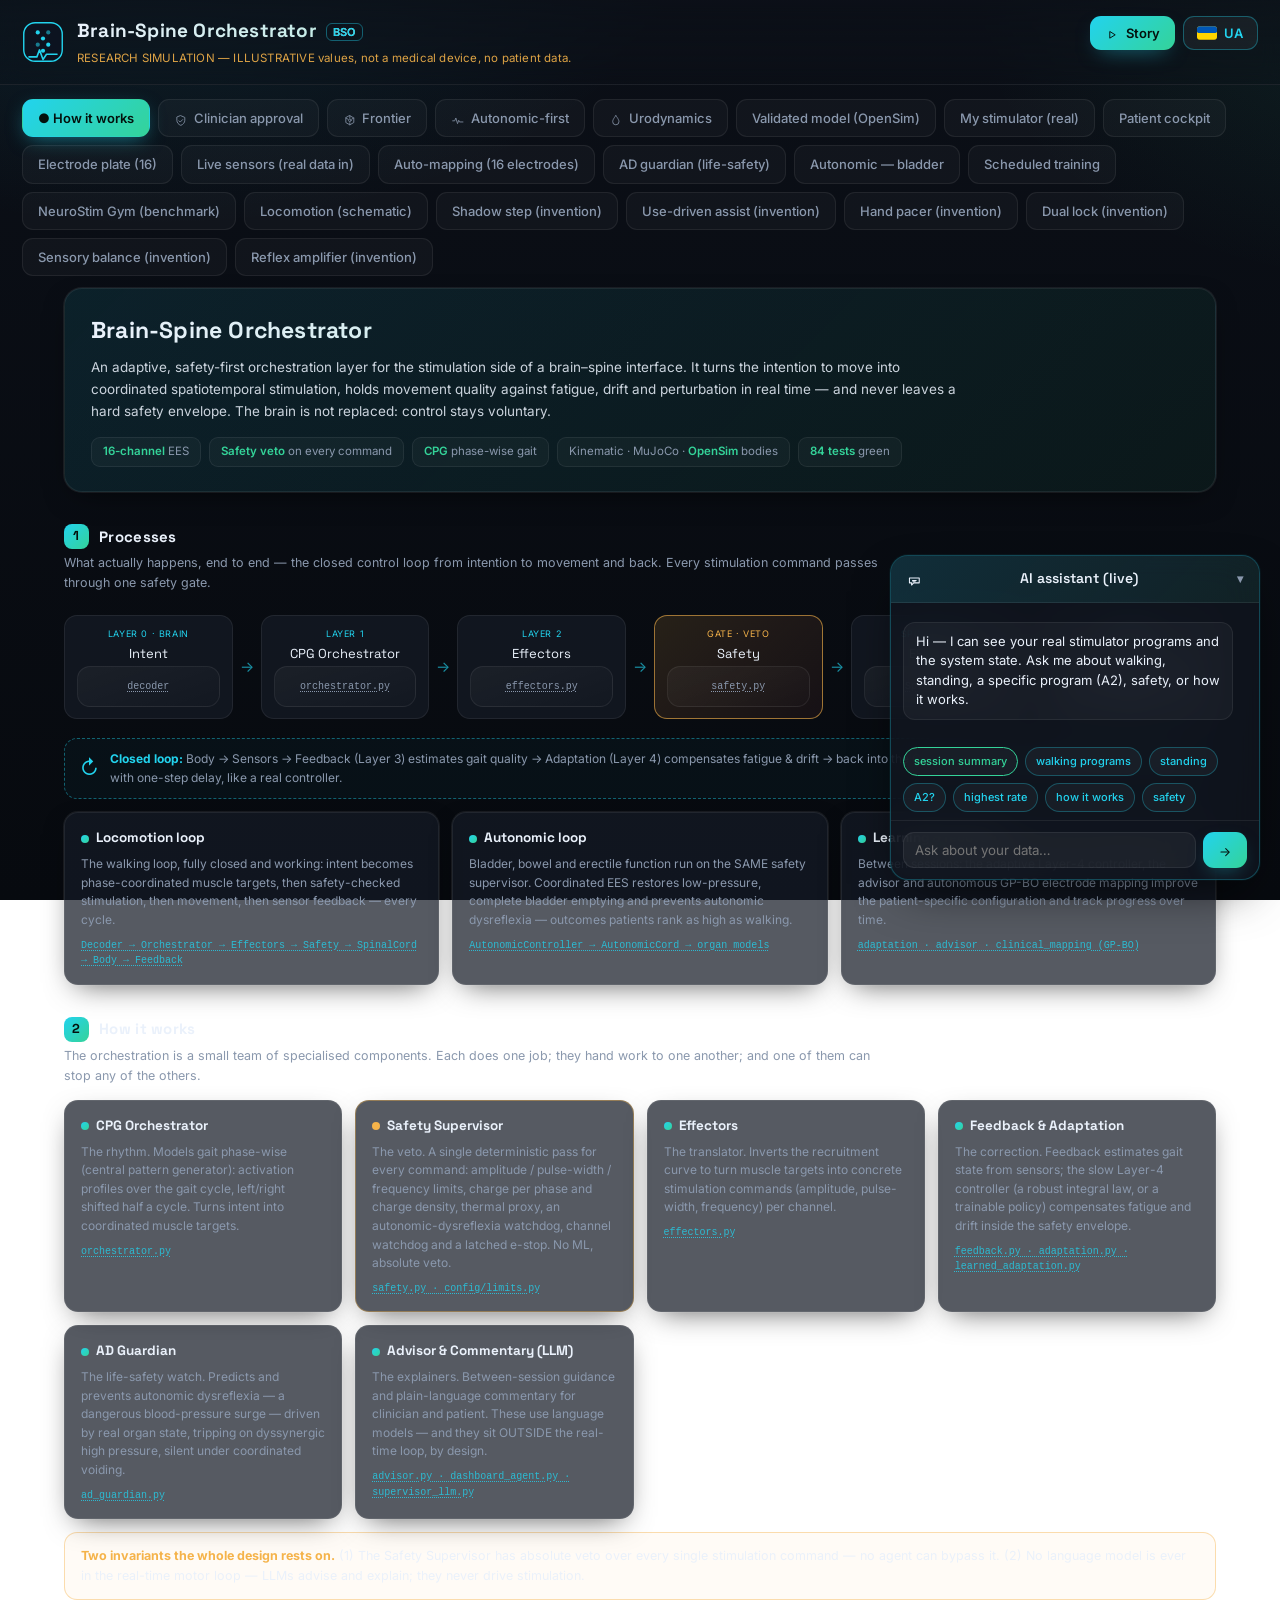
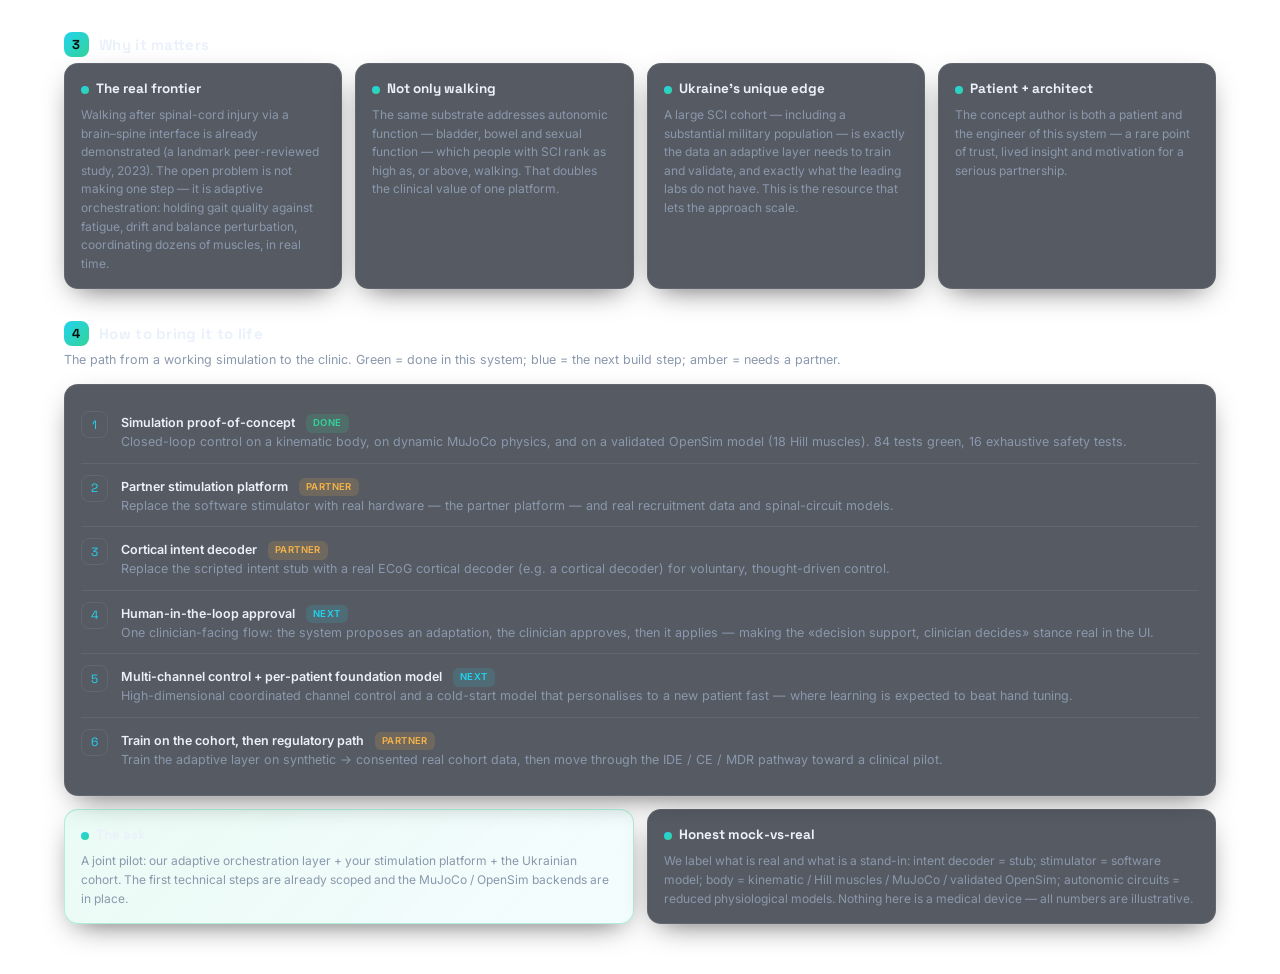
==== web/index.html @ 2fab8807 "Brain-Spine Orchestrator — adaptive stimulation-side orchestration layer (research simulator) Safety" ====
<!DOCTYPE html>
<html lang="uk">
<head>
<meta charset="utf-8">
<meta name="viewport" content="width=device-width, initial-scale=1">
<title>Brain-Spine Orchestrator</title>
<link rel="icon" type="image/svg+xml" href="data:image/svg+xml,%3Csvg%20xmlns%3D%22http%3A//www.w3.org/2000/svg%22%20viewBox%3D%220%200%2048%2048%22%3E%3Crect%20x%3D%222%22%20y%3D%222%22%20width%3D%2244%22%20height%3D%2244%22%20rx%3D%2213%22%20fill%3D%22%230c1320%22%20stroke%3D%22%2334d399%22%20stroke-width%3D%222%22/%3E%3Cg%20fill%3D%22%2334d399%22%3E%3Ccircle%20cx%3D%2218%22%20cy%3D%2213%22%20r%3D%222.6%22/%3E%3Ccircle%20cx%3D%2230%22%20cy%3D%2213%22%20r%3D%222.6%22/%3E%3Ccircle%20cx%3D%2224%22%20cy%3D%2220%22%20r%3D%222.6%22/%3E%3Ccircle%20cx%3D%2218%22%20cy%3D%2227%22%20r%3D%222.6%22/%3E%3Ccircle%20cx%3D%2230%22%20cy%3D%2227%22%20r%3D%222.6%22/%3E%3Ccircle%20cx%3D%2224%22%20cy%3D%2234%22%20r%3D%222.6%22/%3E%3C/g%3E%3Cpath%20d%3D%22M8%2041H17L20%2033L24%2044L28%2038H40%22%20stroke%3D%22%2334d399%22%20stroke-width%3D%222.2%22%20fill%3D%22none%22%20stroke-linejoin%3D%22round%22%20stroke-linecap%3D%22round%22/%3E%3C/svg%3E">
<script src="/vendor/three.min.js"></script>
<link rel="preconnect" href="https://fonts.googleapis.com">
<link rel="preconnect" href="https://fonts.gstatic.com" crossorigin>
<link href="https://fonts.googleapis.com/css2?family=Inter:wght@400;500;600;700&family=Space+Grotesk:wght@500;600;700&display=swap" rel="stylesheet">
<style>
  :root {
    --bg:#070a0f; --bg2:#0b0f17; --panel:rgba(22,27,38,.72); --panel-solid:#141925;
    --ink:#eaf1fb; --mut:#8a98ad; --line:rgba(255,255,255,.07);
    --acc:#34d399; --acc2:#22d3ee; --blue:#56b6ff; --red:#ff6b6b; --amber:#f5b34a; --violet:#b78cff;
    --grad:linear-gradient(135deg,#22d3ee,#34d399);
    --grad-b:linear-gradient(135deg,#56b6ff,#22d3ee);
    --glow:0 0 0 1px var(--line),0 10px 30px -12px rgba(0,0,0,.7);
  }
  * { box-sizing:border-box; }
  html,body { overflow-x:hidden; max-width:100%; }
  .wrap > *, .panel, .metrics, .pgrid { min-width:0; }  /* let grid columns shrink */
  .m, .pcard, .pgroup { min-width:0; }
  .m b, .m span, .legend, .pcard .pp, .pcard .pl, #planOut, #mapStatus { overflow-wrap:anywhere; }
  canvas { max-width:100%; }
  img,svg,video { max-width:100%; }
  body { margin:0; color:var(--ink); -webkit-font-smoothing:antialiased;
    font:14px/1.55 'Inter',-apple-system,Segoe UI,Roboto,sans-serif;
    background:
      radial-gradient(900px 500px at 12% -8%, rgba(34,211,238,.10), transparent 60%),
      radial-gradient(800px 520px at 110% 0%, rgba(52,211,153,.09), transparent 55%),
      linear-gradient(180deg,var(--bg2),var(--bg)); background-attachment:fixed; }
  h1 { font-family:'Space Grotesk',sans-serif; font-size:19px; margin:0; letter-spacing:.2px;
    background:linear-gradient(90deg,#eaf1fb,#9fe6d2); -webkit-background-clip:text;
    background-clip:text; -webkit-text-fill-color:transparent; }
  header { padding:16px 22px; display:flex; justify-content:space-between; align-items:flex-start;
    border-bottom:1px solid var(--line); backdrop-filter:blur(10px);
    background:linear-gradient(180deg,rgba(12,16,24,.7),rgba(12,16,24,.25)); position:sticky; top:0; z-index:40; }
  .banner { color:var(--amber); font-size:11.5px; margin-top:5px; letter-spacing:.2px; opacity:.9; }
  .tabs { display:flex; gap:8px; padding:14px 22px 0; flex-wrap:wrap; }
  .tab { padding:8px 15px; border-radius:11px; background:rgba(255,255,255,.03); color:var(--mut);
    cursor:pointer; border:1px solid var(--line); font-weight:500; font-size:13px;
    transition:all .18s ease; }
  .tab:hover { color:var(--ink); border-color:rgba(34,211,238,.35); transform:translateY(-1px); }
  .tab.active { color:#04110d; background:var(--grad); border-color:transparent; font-weight:600;
    box-shadow:0 6px 20px -6px rgba(34,211,238,.55); }
  .ic { width:1.05em; height:1.05em; display:inline-block; vertical-align:-.16em; flex:none; }
  .tab .ic { margin-right:6px; vertical-align:-.18em; opacity:.92; }
  button .ic, .fr-card .ic, .ap-card .ic { vertical-align:-.18em; }
  .wrap { display:grid; grid-template-columns:320px 1fr; gap:18px; padding:18px 22px; align-items:start; }
  .panel { background:var(--panel); border:1px solid var(--line); border-radius:16px; padding:18px;
    box-shadow:var(--glow); backdrop-filter:blur(14px); }
  label { display:block; margin:12px 0 5px; color:var(--mut); font-size:12px; font-weight:500; }
  input[type=range]{ width:100%; height:5px; border-radius:5px; -webkit-appearance:none; appearance:none;
    background:linear-gradient(90deg,var(--acc2),var(--acc)); outline:none; }
  input[type=range]::-webkit-slider-thumb{ -webkit-appearance:none; width:16px; height:16px;
    border-radius:50%; background:#fff; box-shadow:0 0 0 4px rgba(34,211,238,.25); cursor:pointer; }
  .row { display:flex; align-items:center; gap:8px; }
  .row label { margin:7px 0; }
  button { background:var(--grad); color:#04110d; border:none; padding:11px 16px; border-radius:11px;
    font-weight:600; cursor:pointer; width:100%; margin-top:14px; font-family:inherit; font-size:13.5px;
    transition:all .18s ease; box-shadow:0 8px 22px -10px rgba(34,211,238,.6); }
  button:hover { transform:translateY(-1px); box-shadow:0 12px 26px -10px rgba(34,211,238,.8); }
  button:active { transform:translateY(0); }
  button:disabled { opacity:.5; cursor:wait; transform:none; }
  select, input[type=checkbox]{ accent-color:var(--acc); }
  select { background:rgba(255,255,255,.04); color:var(--ink); border:1px solid var(--line);
    border-radius:10px; padding:9px; width:100%; font-family:inherit; }
  canvas { background:linear-gradient(180deg,#080b11,#0a0e15); border-radius:12px; display:block;
    width:100%; border:1px solid var(--line); }
  .metrics { display:grid; grid-template-columns:1fr 1fr; gap:10px; margin-top:14px; }
  .m { background:linear-gradient(160deg,rgba(255,255,255,.045),rgba(255,255,255,.01));
    border:1px solid var(--line); border-radius:13px; padding:12px; transition:transform .18s ease; }
  .m:hover { transform:translateY(-2px); border-color:rgba(34,211,238,.3); }
  .m b { display:block; font-size:22px; font-family:'Space Grotesk',sans-serif; font-weight:600;
    background:var(--grad-b); -webkit-background-clip:text; background-clip:text;
    -webkit-text-fill-color:transparent; line-height:1.2; }
  .m span { color:var(--mut); font-size:11px; }
  .hide { display:none; }
  .legend { font-size:12px; color:var(--mut); margin-top:8px; line-height:1.5; }
  /* program map */
  .pgrid { display:grid; grid-template-columns:repeat(3,1fr); gap:14px; }
  .pgroup h3 { margin:0 0 10px; font-family:'Space Grotesk',sans-serif; font-size:14px;
    background:var(--grad-b); -webkit-background-clip:text; background-clip:text;
    -webkit-text-fill-color:transparent; }
  .pcard { background:linear-gradient(160deg,rgba(255,255,255,.05),rgba(255,255,255,.015));
    border:1px solid var(--line); border-radius:12px; padding:10px 12px; margin-bottom:9px;
    border-left:3px solid var(--mut); transition:transform .15s ease; }
  .pcard:hover { transform:translateX(3px); }
  .pcard .pl { font-weight:600; font-size:13px; }
  .pcard .pp { color:var(--mut); font-size:11.5px; margin-top:3px; }
  .pcard .ps { color:#6e7e92; font-size:11px; margin-top:2px; }
  /* AI assistant dock */
  #asst { position:fixed; right:20px; bottom:20px; width:370px; max-width:92vw; z-index:50;
    background:rgba(16,21,31,.82); border:1px solid rgba(34,211,238,.28); border-radius:18px;
    box-shadow:0 20px 50px -16px rgba(0,0,0,.75),0 0 0 1px rgba(34,211,238,.06);
    backdrop-filter:blur(18px); display:flex; flex-direction:column; overflow:hidden; }
  #asstHead { padding:12px 16px; font-weight:600; cursor:pointer; display:flex;
    justify-content:space-between; align-items:center; border-bottom:1px solid var(--line);
    background:linear-gradient(135deg,rgba(34,211,238,.14),rgba(52,211,153,.07));
    font-family:'Space Grotesk',sans-serif; }
  #asstBody { display:flex; flex-direction:column; max-height:62vh; }
  #asstMsgs { padding:12px; overflow-y:auto; flex:1; font-size:13px; min-height:130px; }
  .amsg { margin:7px 0; padding:9px 12px; border-radius:12px; white-space:pre-wrap; line-height:1.5;
    animation:pop .2s ease; }
  @keyframes pop { from{opacity:0; transform:translateY(4px);} to{opacity:1; transform:none;} }
  .amsg.u { background:linear-gradient(135deg,rgba(86,182,255,.22),rgba(34,211,238,.12));
    border:1px solid rgba(86,182,255,.3); margin-left:24px; }
  .amsg.a { background:rgba(255,255,255,.04); border:1px solid var(--line); margin-right:14px; }
  .achips { display:flex; flex-wrap:wrap; gap:7px; padding:8px 12px; }
  .chip { background:rgba(255,255,255,.04); border:1px solid rgba(34,211,238,.3); color:var(--acc2);
    font-size:11px; padding:5px 10px; border-radius:16px; cursor:pointer; width:auto; margin:0;
    font-weight:500; transition:all .15s ease; }
  .chip:hover { background:rgba(34,211,238,.14); transform:translateY(-1px); }
  #asstInput { display:flex; gap:7px; padding:11px 12px; border-top:1px solid var(--line); }
  #asstQ { flex:1; background:rgba(255,255,255,.05); color:var(--ink); border:1px solid var(--line);
    border-radius:11px; padding:9px 11px; font-family:inherit; outline:none; }
  #asstQ:focus { border-color:rgba(34,211,238,.5); }
  #asstSend { width:auto; margin:0; padding:9px 15px; }
  #langBtn { width:auto; margin:0; }
  .collapsed #asstBody { display:none; }
  /* patient cockpit (remote mock) */
  #ckDevice { max-width:340px; margin:0 auto; background:linear-gradient(180deg,#0c1118,#0a0e15);
    border:1px solid var(--line); border-radius:26px; padding:16px; box-shadow:var(--glow); }
  .ckbar { display:flex; justify-content:space-between; font-size:12px; color:var(--mut); padding:0 4px 10px; }
  .cknow { background:linear-gradient(160deg,rgba(34,211,238,.14),rgba(52,211,153,.06));
    border:1px solid rgba(34,211,238,.3); border-radius:14px; padding:14px; text-align:center; }
  .cknow .g { font-family:'Space Grotesk',sans-serif; font-size:24px; font-weight:600;
    background:var(--grad-b); -webkit-background-clip:text; background-clip:text; -webkit-text-fill-color:transparent; }
  .ckbanks { display:flex; gap:6px; margin:12px 0 8px; }
  .ckbank { flex:1; text-align:center; padding:7px; border-radius:9px; cursor:pointer; font-weight:600;
    background:rgba(255,255,255,.04); border:1px solid var(--line); color:var(--mut); }
  .ckbank.on { background:var(--grad); color:#04110d; border-color:transparent; }
  .ckprog { display:flex; justify-content:space-between; align-items:center; padding:9px 11px; margin:5px 0;
    border-radius:10px; background:rgba(255,255,255,.03); border:1px solid var(--line); cursor:pointer; }
  .ckprog.on { border-color:rgba(34,211,238,.55); background:rgba(34,211,238,.10); }
  .ckprog small { color:var(--mut); }
  .ckamp { display:flex; align-items:center; gap:12px; justify-content:center; margin-top:8px; }
  .ckamp button { width:46px; height:46px; border-radius:50%; font-size:22px; margin:0; padding:0; }
  .ckoff { filter:grayscale(.8) brightness(.6); }
  #storyBar { display:flex; }
  #storyBar.hide { display:none; }   /* id+class beats inline-less flex; keeps it hidden until opened */
  p { line-height:1.6; }
  /* ---- responsive: tablet ---- */
  @media (max-width:980px){
    .wrap { grid-template-columns:1fr; gap:14px; padding:14px; }
    .tabs { flex-wrap:nowrap; overflow-x:auto; -webkit-overflow-scrolling:touch;
      padding:12px 14px 0; scrollbar-width:none; }
    .tabs::-webkit-scrollbar{ display:none; }
    .tab { white-space:nowrap; flex:0 0 auto; }
    #asst { width:340px; }
  }
  /* ---- responsive: phone ---- */
  @media (max-width:620px){
    header { padding:12px 14px; flex-wrap:wrap; gap:8px; }
    h1 { font-size:16px; }
    .banner { font-size:10.5px; }
    .pgrid { grid-template-columns:1fr; }
    .metrics { grid-template-columns:1fr 1fr; }
    .panel { padding:14px; border-radius:14px; }
    #asst { left:10px; right:10px; bottom:10px; width:auto; max-width:none; }
    #asstBody { max-height:48vh; }
    #asstMsgs { min-height:90px; }
    canvas, #plate3d, #osim3d { max-width:100% !important; }
    #langBtn { padding:6px 10px; font-size:12px; }
  }
  @media (max-width:620px){ #asst.start-collapsed #asstBody{ display:none; } }
</style>
</head>
<body>
<header style="display:flex;justify-content:space-between;align-items:flex-start">
  <div style="display:flex;gap:13px;align-items:center">
    <svg width="42" height="42" viewBox="0 0 48 48" fill="none" aria-label="BSO logo">
      <defs>
        <linearGradient id="lg" x1="0" y1="0" x2="48" y2="48">
          <stop offset="0" stop-color="#22d3ee"/><stop offset="1" stop-color="#34d399"/>
        </linearGradient>
      </defs>
      <rect x="2" y="2" width="44" height="44" rx="13" fill="#0c1320" stroke="url(#lg)" stroke-width="1.6"/>
      <!-- spine of contacts -->
      <circle cx="18" cy="13" r="2.4" fill="url(#lg)"/><circle cx="30" cy="13" r="2.4" fill="url(#lg)" opacity=".55"/>
      <circle cx="24" cy="20" r="2.4" fill="url(#lg)"/>
      <circle cx="18" cy="27" r="2.4" fill="url(#lg)" opacity=".55"/><circle cx="30" cy="27" r="2.4" fill="url(#lg)"/>
      <circle cx="24" cy="34" r="2.4" fill="url(#lg)"/>
      <!-- signal pulse -->
      <path d="M8 41 H17 L20 33 L24 44 L28 38 H40" stroke="url(#lg)" stroke-width="1.8"
        fill="none" stroke-linejoin="round" stroke-linecap="round"/>
    </svg>
    <div>
      <h1>Brain-Spine Orchestrator <span style="font-family:Inter;font-weight:600;font-size:11px;
        color:var(--acc2);border:1px solid rgba(34,211,238,.4);border-radius:6px;padding:1px 6px;
        -webkit-text-fill-color:var(--acc2);vertical-align:middle;margin-left:4px">BSO</span></h1>
      <div class="banner">RESEARCH SIMULATION — ILLUSTRATIVE values, not a medical device, no patient data.</div>
    </div>
  </div>
  <div style="display:flex;gap:8px">
    <button id="storyBtn" style="background:var(--grad);color:#04110d;padding:8px 15px;
      font-size:13px;width:auto;margin:0;display:inline-flex;align-items:center;justify-content:center;gap:7px"><span class="ic" data-ic="play"></span><span data-en="Story" data-ua="Історія">Story</span></button>
    <button id="langBtn" style="background:rgba(255,255,255,.05);color:var(--acc2);
      border:1px solid rgba(34,211,238,.35);padding:8px 13px;font-size:13px;box-shadow:none;width:auto;margin:0;display:inline-flex;align-items:center;justify-content:center;gap:7px;letter-spacing:.04em"><span id="langFlag" style="display:inline-flex"></span><span id="langCode">UA</span></button>
  </div>
</header>
<!-- STORY MODE bar -->
<div id="storyBar" class="hide" style="position:sticky;top:64px;z-index:39;margin:0 20px;
  background:rgba(16,21,31,.92);border:1px solid rgba(34,211,238,.4);border-radius:14px;
  padding:12px 16px;backdrop-filter:blur(12px);align-items:center;gap:14px;
  box-shadow:0 12px 30px -12px rgba(0,0,0,.7)">
  <div id="storyStep" style="font-family:'Space Grotesk';font-weight:600;color:var(--acc2);
    white-space:nowrap">1 / 6</div>
  <div id="storyText" style="flex:1;font-size:13.5px;line-height:1.5"></div>
  <button id="storyPrev" style="width:auto;margin:0;padding:7px 12px;background:rgba(255,255,255,.06);color:var(--ink);box-shadow:none">‹</button>
  <button id="storyNext" style="width:auto;margin:0;padding:7px 14px">Next ›</button>
  <button id="storyExit" style="width:auto;margin:0;padding:7px 12px;background:rgba(255,255,255,.06);color:var(--mut);box-shadow:none">✕</button>
</div>
<div class="tabs">
  <div class="tab active" data-tab="flow" data-en="● How it works" data-ua="● Як це працює">● How it works</div>
  <div class="tab" data-tab="approve"><span class="ic" data-ic="approval"></span><span data-en="Clinician approval" data-ua="Схвалення лікарем">Clinician approval</span></div>
  <div class="tab" data-tab="frontier"><span class="ic" data-ic="frontier"></span><span data-en="Frontier" data-ua="Фронтир">Frontier</span></div>
  <div class="tab" data-tab="autoclin"><span class="ic" data-ic="autonomic"></span><span data-en="Autonomic-first" data-ua="Автономіка-перший">Autonomic-first</span></div>
  <div class="tab" data-tab="urodyn"><span class="ic" data-ic="bladder"></span><span data-en="Urodynamics" data-ua="Уродинаміка">Urodynamics</span></div>
  <div class="tab" data-tab="osim">Validated model (OpenSim)</div>
  <div class="tab" data-tab="programs">My stimulator (real)</div>
  <div class="tab" data-tab="cockpit">Patient cockpit</div>
  <div class="tab" data-tab="plate">Electrode plate (16)</div>
  <div class="tab" data-tab="sensors">Live sensors (real data in)</div>
  <div class="tab" data-tab="map">Auto-mapping (16 electrodes)</div>
  <div class="tab" data-tab="guard">AD guardian (life-safety)</div>
  <div class="tab" data-tab="auto">Autonomic — bladder</div>
  <div class="tab" data-tab="autotrain">Scheduled training</div>
  <div class="tab" data-tab="gym">NeuroStim Gym (benchmark)</div>
  <div class="tab" data-tab="loco">Locomotion (schematic)</div>
  <div class="tab" data-tab="shadow"><span data-en="Shadow step (invention)" data-ua="Тіньовий крок (винахід)">Shadow step (invention)</span></div>
  <div class="tab" data-tab="usedriven"><span data-en="Use-driven assist (invention)" data-ua="Доза-від-зусилля (винахід)">Use-driven assist (invention)</span></div>
  <div class="tab" data-tab="handpacer"><span data-en="Hand pacer (invention)" data-ua="Hand-pacer (винахід)">Hand pacer (invention)</span></div>
  <div class="tab" data-tab="duallock"><span data-en="Dual lock (invention)" data-ua="Подвійний замок (винахід)">Dual lock (invention)</span></div>
  <div class="tab" data-tab="balance"><span data-en="Sensory balance (invention)" data-ua="Сенсорний баланс (винахід)">Sensory balance (invention)</span></div>
  <div class="tab" data-tab="reflex"><span data-en="Reflex amplifier (invention)" data-ua="Рефлекс-підсилювач (винахід)">Reflex amplifier (invention)</span></div>
</div>

<!-- HOW IT WORKS / ПРОЦЕСИ -->
<style>
#flow{padding:12px 24px 50px;max-width:1200px;margin:0 auto;animation:flIn .4s ease}
@keyframes flIn{from{opacity:0;transform:translateY(6px)}to{opacity:1;transform:none}}
#flow h2{font-family:'Space Grotesk',sans-serif;font-size:15px;letter-spacing:.3px;margin:32px 0 4px;color:var(--ink);display:flex;align-items:center;gap:10px}
#flow h2 .n{width:25px;height:25px;border-radius:8px;background:var(--grad);color:#04110d;font-size:13px;font-weight:700;display:grid;place-items:center;flex:none}
#flow .sub{color:var(--mut);font-size:12.5px;margin:0 0 14px;max-width:820px}
.fl-hero{background:linear-gradient(135deg,rgba(34,211,238,.10),rgba(52,211,153,.06));border:1px solid var(--line);border-radius:18px;padding:24px 26px;box-shadow:var(--glow)}
.fl-hero h1{font-family:'Space Grotesk',sans-serif;font-size:23px;margin:0 0 9px;background:linear-gradient(90deg,#eaf1fb,#9fe6d2);-webkit-background-clip:text;background-clip:text;-webkit-text-fill-color:transparent}
.fl-hero p{color:var(--ink);opacity:.86;font-size:13.5px;line-height:1.6;margin:0;max-width:880px}
.fl-badges{display:flex;flex-wrap:wrap;gap:8px;margin-top:15px}
.fl-badge{font-size:11.5px;padding:5px 11px;border-radius:9px;border:1px solid var(--line);background:rgba(255,255,255,.03);color:var(--mut)}
.fl-badge b{color:var(--acc);font-weight:600}
.fl-pipe{display:flex;flex-wrap:wrap;align-items:center;gap:7px;margin:6px 0 2px}
.fl-node{flex:1 1 128px;min-width:118px;background:var(--panel);border:1px solid var(--line);border-radius:13px;padding:11px 12px;text-align:center}
.fl-node .k{font-size:9px;letter-spacing:.6px;text-transform:uppercase;color:var(--acc2)}
.fl-node .t{font-family:'Space Grotesk',sans-serif;font-size:13px;color:var(--ink);margin:3px 0 2px}
.fl-node .m{font-size:10px;color:var(--mut);font-family:ui-monospace,monospace;word-break:break-all}
.fl-node.safety{border-color:rgba(245,179,74,.6);background:linear-gradient(135deg,rgba(245,179,74,.13),rgba(255,107,107,.06))}
.fl-node.safety .k{color:var(--amber)}
.fl-ar{flex:0 0 auto;color:var(--acc2);font-size:15px;opacity:.65}
.fl-loop{margin-top:11px;border:1px dashed rgba(34,211,238,.42);border-radius:13px;padding:11px 15px;display:flex;align-items:center;gap:11px;color:var(--mut);font-size:12px;line-height:1.55;background:rgba(34,211,238,.03)}
.fl-loop .ro{font-size:20px;color:var(--acc2);flex:none}
.fl-loop b{color:var(--acc2)}
.fl-grid{display:grid;grid-template-columns:repeat(auto-fit,minmax(252px,1fr));gap:13px;margin-top:6px}
.fl-card{background:var(--panel);border:1px solid var(--line);border-radius:14px;padding:15px 16px;box-shadow:var(--glow)}
.fl-card h3{font-family:'Space Grotesk',sans-serif;font-size:13.5px;margin:0 0 6px;color:var(--ink);display:flex;align-items:center;gap:7px}
.fl-card h3 .d{width:8px;height:8px;border-radius:50%;background:var(--grad);flex:none}
.fl-card p{color:var(--mut);font-size:12px;line-height:1.55;margin:0}
.fl-card .mod{font-family:ui-monospace,monospace;font-size:10px;color:var(--acc2);margin-top:8px;display:block;opacity:.8;word-break:break-word}
.fl-invariant{margin-top:13px;border:1px solid rgba(245,179,74,.42);border-radius:13px;padding:13px 16px;background:rgba(245,179,74,.05);color:var(--ink);font-size:12.5px;line-height:1.6}
.fl-invariant b{color:var(--amber)}
.fl-step{display:flex;gap:13px;align-items:flex-start;padding:11px 0;border-top:1px solid var(--line)}
.fl-step:first-child{border-top:none}
.fl-step .s{flex:none;width:27px;height:27px;border-radius:8px;border:1px solid var(--line);display:grid;place-items:center;font-family:'Space Grotesk',sans-serif;font-size:12px;color:var(--acc2)}
.fl-step .b{color:var(--mut);font-size:12.5px;line-height:1.5;padding-top:3px}
.fl-step .b b{color:var(--ink);font-weight:600}
.fl-tag{display:inline-block;font-size:9.5px;font-weight:600;padding:2px 7px;border-radius:6px;margin-left:7px;vertical-align:1px;letter-spacing:.4px}
.fl-tag.have{background:rgba(52,211,153,.15);color:var(--acc)}
.fl-tag.next{background:rgba(34,211,238,.14);color:var(--acc2)}
.fl-tag.need{background:rgba(245,179,74,.15);color:var(--amber)}
</style>
<section id="flow">
  <div class="fl-hero">
    <h1>Brain-Spine Orchestrator</h1>
    <p data-en="An adaptive, safety-first orchestration layer for the stimulation side of a brain–spine interface. It turns the intention to move into coordinated spatiotemporal stimulation, holds movement quality against fatigue, drift and perturbation in real time — and never leaves a hard safety envelope. The brain is not replaced: control stays voluntary."
       data-ua="Адаптивний, безпеко-орієнтований оркестраційний шар для стимуляційної сторони нейроінтерфейсу «мозок–спинний мозок». Перетворює намір руху на скоординовану просторово-часову стимуляцію, тримає якість руху проти втоми, дрейфу й збурень у реальному часі — і ніколи не виходить за жорсткі межі безпеки. Мозок не замінюється: контроль лишається волевим.">An adaptive, safety-first orchestration layer for the stimulation side of a brain–spine interface. It turns the intention to move into coordinated spatiotemporal stimulation, holds movement quality against fatigue, drift and perturbation in real time — and never leaves a hard safety envelope. The brain is not replaced: control stays voluntary.</p>
    <div class="fl-badges">
      <span class="fl-badge" data-en="<b>16-channel</b> EES" data-ua="<b>16-канальна</b> EES"><b>16-channel</b> EES</span>
      <span class="fl-badge" data-en="<b>Safety veto</b> on every command" data-ua="<b>Вето безпеки</b> на кожну команду"><b>Safety veto</b> on every command</span>
      <span class="fl-badge" data-en="<b>CPG</b> phase-wise gait" data-ua="<b>CPG</b> — фазова хода"><b>CPG</b> phase-wise gait</span>
      <span class="fl-badge" data-en="Kinematic · MuJoCo · <b>OpenSim</b> bodies" data-ua="Тіла: кінематика · MuJoCo · <b>OpenSim</b>">Kinematic · MuJoCo · <b>OpenSim</b> bodies</span>
      <span class="fl-badge" data-en="<b>84 tests</b> green" data-ua="<b>84 тести</b> зелені"><b>84 tests</b> green</span>
    </div>
  </div>

  <!-- 1. PROCESSES -->
  <h2><span class="n">1</span><span data-en="Processes" data-ua="Процеси">Processes</span></h2>
  <p class="sub" data-en="What actually happens, end to end — the closed control loop from intention to movement and back. Every stimulation command passes through one safety gate."
     data-ua="Що насправді відбувається, від початку до кінця — замкнутий контур керування від наміру до руху й назад. Кожна команда стимуляції проходить через одні ворота безпеки.">What actually happens, end to end — the closed control loop from intention to movement and back. Every stimulation command passes through one safety gate.</p>
  <div class="fl-pipe">
    <div class="fl-node"><div class="k" data-en="Layer 0 · brain" data-ua="Шар 0 · мозок">Layer 0 · brain</div><div class="t" data-en="Intent" data-ua="Намір">Intent</div><div class="m">decoder</div></div>
    <span class="fl-ar">→</span>
    <div class="fl-node"><div class="k" data-en="Layer 1" data-ua="Шар 1">Layer 1</div><div class="t" data-en="CPG Orchestrator" data-ua="CPG-оркестратор">CPG Orchestrator</div><div class="m">orchestrator.py</div></div>
    <span class="fl-ar">→</span>
    <div class="fl-node"><div class="k" data-en="Layer 2" data-ua="Шар 2">Layer 2</div><div class="t" data-en="Effectors" data-ua="Ефектори">Effectors</div><div class="m">effectors.py</div></div>
    <span class="fl-ar">→</span>
    <div class="fl-node safety"><div class="k" data-en="Gate · veto" data-ua="Ворота · вето">Gate · veto</div><div class="t" data-en="Safety" data-ua="Безпека">Safety</div><div class="m">safety.py</div></div>
    <span class="fl-ar">→</span>
    <div class="fl-node"><div class="k" data-en="Spinal cord" data-ua="Спинний мозок">Spinal cord</div><div class="t" data-en="EES stim" data-ua="EES-стим">EES stim</div><div class="m">SpinalCord</div></div>
    <span class="fl-ar">→</span>
    <div class="fl-node"><div class="k" data-en="Plant" data-ua="Об’єкт">Plant</div><div class="t" data-en="Body" data-ua="Тіло">Body</div><div class="m">kinematic·MuJoCo·OpenSim</div></div>
  </div>
  <div class="fl-loop"><span class="ro">↻</span>
    <span data-en="<b>Closed loop:</b> Body → Sensors → Feedback (Layer 3) estimates gait quality → Adaptation (Layer 4) compensates fatigue &amp; drift → back into the Orchestrator on the next tick. Feedback returns with one-step delay, like a real controller."
          data-ua="<b>Замкнутий контур:</b> Тіло → Сенсори → Зворотний зв’язок (Шар 3) оцінює якість ходи → Адаптація (Шар 4) компенсує втому й дрейф → назад в Оркестратор наступного тіку. Зворотний звʼязок приходить із затримкою в один крок, як у реального контролера."><b>Closed loop:</b> Body → Sensors → Feedback (Layer 3) estimates gait quality → Adaptation (Layer 4) compensates fatigue &amp; drift → back into the Orchestrator on the next tick. Feedback returns with one-step delay, like a real controller.</span>
  </div>
  <div class="fl-grid" style="margin-top:13px">
    <div class="fl-card"><h3><span class="d"></span><span data-en="Locomotion loop" data-ua="Контур локомоції">Locomotion loop</span></h3>
      <p data-en="The walking loop, fully closed and working: intent becomes phase-coordinated muscle targets, then safety-checked stimulation, then movement, then sensor feedback — every cycle." data-ua="Контур ходи — повністю замкнутий і робочий: намір стає фазово-скоординованими цілями мʼязів, далі — перевірена безпекою стимуляція, далі рух, далі сенсорний зворотний звʼязок — щоцикл.">The walking loop, fully closed and working: intent becomes phase-coordinated muscle targets, then safety-checked stimulation, then movement, then sensor feedback — every cycle.</p>
      <span class="mod">Decoder → Orchestrator → Effectors → Safety → SpinalCord → Body → Feedback</span></div>
    <div class="fl-card"><h3><span class="d"></span><span data-en="Autonomic loop" data-ua="Автономний контур">Autonomic loop</span></h3>
      <p data-en="Bladder, bowel and erectile function run on the SAME safety supervisor. Coordinated EES restores low-pressure, complete bladder emptying and prevents autonomic dysreflexia — outcomes patients rank as high as walking." data-ua="Сечовий міхур, кишківник і еректильна функція працюють на ТОМУ Ж safety-супервізорі. Скоординована EES відновлює спорожнення міхура за низького тиску й запобігає автономній дисрефлексії — результати, які пацієнти цінують не нижче за ходьбу.">Bladder, bowel and erectile function run on the SAME safety supervisor. Coordinated EES restores low-pressure, complete bladder emptying and prevents autonomic dysreflexia — outcomes patients rank as high as walking.</p>
      <span class="mod">AutonomicController → AutonomicCord → organ models</span></div>
    <div class="fl-card"><h3><span class="d"></span><span data-en="Learning &amp; recovery" data-ua="Навчання й відновлення">Learning &amp; recovery</span></h3>
      <p data-en="Between sessions: the adaptive Layer-4 controller, the advisor and autonomous GP-BO electrode mapping improve the patient-specific configuration and track progress over time." data-ua="Між сесіями: адаптивний контролер Шару 4, радник (advisor) і автономне GP-BO мапування електродів покращують індивідуальну конфігурацію й відстежують прогрес у часі.">Between sessions: the adaptive Layer-4 controller, the advisor and autonomous GP-BO electrode mapping improve the patient-specific configuration and track progress over time.</p>
      <span class="mod">adaptation · advisor · clinical_mapping (GP-BO)</span></div>
  </div>

  <div id="unifiedProof" data-src="src/bso/unified.py" style="margin-top:13px;border:1px solid rgba(52,211,153,.4);background:rgba(52,211,153,.06);border-radius:13px;padding:13px 16px;font-size:12.5px;color:var(--mut)">
    <span data-en="Verifying unified substrate…" data-ua="Перевіряю єдиний субстрат…">Verifying unified substrate…</span>
  </div>

  <!-- 2. HOW IT WORKS -->
  <h2><span class="n">2</span><span data-en="How it works" data-ua="Як це працює">How it works</span></h2>
  <p class="sub" data-en="The orchestration is a small team of specialised components. Each does one job; they hand work to one another; and one of them can stop any of the others."
     data-ua="Оркестрація — це невелика команда спеціалізованих компонентів. Кожен робить одну справу; вони передають роботу одне одному; і один з них може зупинити будь-кого з решти.">The orchestration is a small team of specialised components. Each does one job; they hand work to one another; and one of them can stop any of the others.</p>
  <div class="fl-grid">
    <div class="fl-card"><h3><span class="d"></span><span data-en="CPG Orchestrator" data-ua="CPG-оркестратор">CPG Orchestrator</span></h3>
      <p data-en="The rhythm. Models gait phase-wise (central pattern generator): activation profiles over the gait cycle, left/right shifted half a cycle. Turns intent into coordinated muscle targets." data-ua="Ритм. Моделює ходу фазово (генератор патернів, CPG): профілі активації над циклом ходи, ліво/право зсунуті на пів-цикла. Перетворює намір на скоординовані цілі мʼязів.">The rhythm. Models gait phase-wise (central pattern generator): activation profiles over the gait cycle, left/right shifted half a cycle. Turns intent into coordinated muscle targets.</p>
      <span class="mod">orchestrator.py</span></div>
    <div class="fl-card" style="border-color:rgba(245,179,74,.4)"><h3><span class="d" style="background:var(--amber)"></span><span data-en="Safety Supervisor" data-ua="Супервізор безпеки">Safety Supervisor</span></h3>
      <p data-en="The veto. A single deterministic pass for every command: amplitude / pulse-width / frequency limits, charge per phase and charge density, thermal proxy, an autonomic-dysreflexia watchdog, channel watchdog and a latched e-stop. No ML, absolute veto." data-ua="Вето. Єдиний детермінований прохід для кожної команди: межі амплітуди / ширини імпульсу / частоти, заряд на фазу і щільність заряду, тепловий проксі, вартовий автономної дисрефлексії, вартовий каналу і аварійна зупинка (e-stop) із засувкою. Без машинного навчання, абсолютне вето.">The veto. A single deterministic pass for every command: amplitude / pulse-width / frequency limits, charge per phase and charge density, thermal proxy, an autonomic-dysreflexia watchdog, channel watchdog and a latched e-stop. No ML, absolute veto.</p>
      <span class="mod">safety.py · config/limits.py</span></div>
    <div class="fl-card"><h3><span class="d"></span><span data-en="Effectors" data-ua="Ефектори">Effectors</span></h3>
      <p data-en="The translator. Inverts the recruitment curve to turn muscle targets into concrete stimulation commands (amplitude, pulse-width, frequency) per channel." data-ua="Перекладач. Інвертує криву рекрутингу, щоб перетворити цілі мʼязів на конкретні команди стимуляції (амплітуда, ширина імпульсу, частота) на кожен канал.">The translator. Inverts the recruitment curve to turn muscle targets into concrete stimulation commands (amplitude, pulse-width, frequency) per channel.</p>
      <span class="mod">effectors.py</span></div>
    <div class="fl-card"><h3><span class="d"></span><span data-en="Feedback &amp; Adaptation" data-ua="Зворотний зв’язок і адаптація">Feedback &amp; Adaptation</span></h3>
      <p data-en="The correction. Feedback estimates gait state from sensors; the slow Layer-4 controller (a robust integral law, or a trainable policy) compensates fatigue and drift inside the safety envelope." data-ua="Корекція. Зворотний зв’язок оцінює стан ходи із сенсорів; повільний контролер Шару 4 (надійний інтегральний закон або научувана політика) компенсує втому й дрейф у межах безпеки.">The correction. Feedback estimates gait state from sensors; the slow Layer-4 controller (a robust integral law, or a trainable policy) compensates fatigue and drift inside the safety envelope.</p>
      <span class="mod">feedback.py · adaptation.py · learned_adaptation.py</span></div>
    <div class="fl-card"><h3><span class="d"></span><span data-en="AD Guardian" data-ua="Вартовий АД">AD Guardian</span></h3>
      <p data-en="The life-safety watch. Predicts and prevents autonomic dysreflexia — a dangerous blood-pressure surge — driven by real organ state, tripping on dyssynergic high pressure, silent under coordinated voiding." data-ua="Сторож життєвої безпеки. Передбачає й запобігає автономній дисрефлексії — небезпечному стрибку тиску — на основі реального стану органів: спрацьовує на дисинергічному високому тиску, мовчить за скоординованого спорожнення.">The life-safety watch. Predicts and prevents autonomic dysreflexia — a dangerous blood-pressure surge — driven by real organ state, tripping on dyssynergic high pressure, silent under coordinated voiding.</p>
      <span class="mod">ad_guardian.py</span></div>
    <div class="fl-card"><h3><span class="d"></span><span data-en="Advisor &amp; Commentary (LLM)" data-ua="Радник і пояснення (LLM)">Advisor &amp; Commentary (LLM)</span></h3>
      <p data-en="The explainers. Between-session guidance and plain-language commentary for clinician and patient. These use language models — and they sit OUTSIDE the real-time loop, by design." data-ua="Пояснювачі. Поради між сесіями і коментар простою мовою для клініциста й пацієнта. Вони використовують мовні моделі — і стоять ПОЗА контуром реального часу, за задумом.">The explainers. Between-session guidance and plain-language commentary for clinician and patient. These use language models — and they sit OUTSIDE the real-time loop, by design.</p>
      <span class="mod">advisor.py · dashboard_agent.py · supervisor_llm.py</span></div>
  </div>
  <div class="fl-invariant" data-en="<b>Two invariants the whole design rests on.</b>  (1) The Safety Supervisor has absolute veto over every single stimulation command — no agent can bypass it.  (2) No language model is ever in the real-time motor loop — LLMs advise and explain; they never drive stimulation."
       data-ua="<b>Два інваріанти, на яких тримається вся конструкція.</b>  (1) Супервізор безпеки має абсолютне право вето на КОЖНУ команду стимуляції — жоден агент не може його обійти.  (2) Жодна мовна модель ніколи не стоїть у контурі реального часу — LLM радять і пояснюють; вони ніколи не керують стимуляцією."><b>Two invariants the whole design rests on.</b>  (1) The Safety Supervisor has absolute veto over every single stimulation command — no agent can bypass it.  (2) No language model is ever in the real-time motor loop — LLMs advise and explain; they never drive stimulation.</div>

  <!-- 3. WHY -->
  <h2><span class="n">3</span><span data-en="Why it matters" data-ua="Для чого це потрібно">Why it matters</span></h2>
  <div class="fl-grid">
    <div class="fl-card"><h3><span class="d"></span><span data-en="The real frontier" data-ua="Справжній фронтир">The real frontier</span></h3>
      <p data-en="Walking after spinal-cord injury via a brain–spine interface is already demonstrated (a landmark peer-reviewed study, 2023). The open problem is not making one step — it is adaptive orchestration: holding gait quality against fatigue, drift and balance perturbation, coordinating dozens of muscles, in real time." data-ua="Ходьба після травми спинного мозку через нейроінтерфейс уже доведена (знакове рецензоване дослідження, 2023). Відкрита проблема — не «зробити крок», а адаптивна оркестрація: тримати якість ходи проти втоми, дрейфу й збурень балансу, координуючи десятки мʼязів, у реальному часі.">Walking after spinal-cord injury via a brain–spine interface is already demonstrated (a landmark peer-reviewed study, 2023). The open problem is not making one step — it is adaptive orchestration: holding gait quality against fatigue, drift and balance perturbation, coordinating dozens of muscles, in real time.</p></div>
    <div class="fl-card"><h3><span class="d"></span><span data-en="Not only walking" data-ua="Не лише ходьба">Not only walking</span></h3>
      <p data-en="The same substrate addresses autonomic function — bladder, bowel and sexual function — which people with SCI rank as high as, or above, walking. That doubles the clinical value of one platform." data-ua="Той самий субстрат охоплює автономні функції — сечовий міхур, кишківник, статеву функцію — які люди зі спінальною травмою цінують не нижче за ходьбу, а часто вище. Це подвоює клінічну цінність однієї платформи.">The same substrate addresses autonomic function — bladder, bowel and sexual function — which people with SCI rank as high as, or above, walking. That doubles the clinical value of one platform.</p></div>
    <div class="fl-card"><h3><span class="d"></span><span data-en="Ukraine's unique edge" data-ua="Унікальна перевага України">Ukraine's unique edge</span></h3>
      <p data-en="A large SCI cohort — including a substantial military population — is exactly the data an adaptive layer needs to train and validate, and exactly what the leading labs do not have. This is the resource that lets the approach scale." data-ua="Велика когорта зі спінальними травмами — зокрема значна військова популяція — це саме ті дані, яких адаптивний шар потребує для навчання й валідації, і саме те, чого немає у провідних лабораторій. Це ресурс, що дає підходу масштаб.">A large SCI cohort — including a substantial military population — is exactly the data an adaptive layer needs to train and validate, and exactly what the leading labs do not have. This is the resource that lets the approach scale.</p></div>
    <div class="fl-card"><h3><span class="d"></span><span data-en="Patient + architect" data-ua="Пацієнт + архітектор">Patient + architect</span></h3>
      <p data-en="The concept author is both a patient and the engineer of this system — a rare point of trust, lived insight and motivation for a serious partnership." data-ua="Автор концепції — водночас пацієнт і інженер цієї системи — рідкісна точка довіри, пережитого розуміння й мотивації для серйозного партнерства.">The concept author is both a patient and the engineer of this system — a rare point of trust, lived insight and motivation for a serious partnership.</p></div>
  </div>

  <!-- 4. HOW TO BRING IT TO LIFE -->
  <h2><span class="n">4</span><span data-en="How to bring it to life" data-ua="Як втілити в життя">How to bring it to life</span></h2>
  <p class="sub" data-en="The path from a working simulation to the clinic. Green = done in this system; blue = the next build step; amber = needs a partner."
     data-ua="Шлях від робочої симуляції до клініки. Зелене — вже зроблено в цій системі; синє — наступний крок розробки; бурштинове — потребує партнера.">The path from a working simulation to the clinic. Green = done in this system; blue = the next build step; amber = needs a partner.</p>
  <div class="fl-card">
    <div class="fl-step"><div class="s">1</div><div class="b"><b data-en="Simulation proof-of-concept" data-ua="Доказ концепції (симуляція)">Simulation proof-of-concept</b> <span class="fl-tag have" data-en="DONE" data-ua="ЗРОБЛЕНО">DONE</span><br><span data-en="Closed-loop control on a kinematic body, on dynamic MuJoCo physics, and on a validated OpenSim model (18 Hill muscles). 84 tests green, 16 exhaustive safety tests." data-ua="Замкнутий контур на кінематичному тілі, на динамічній фізиці MuJoCo і на валідованій моделі OpenSim (18 мʼязів Хілла). 84 тести зелені, 16 вичерпних safety-тестів.">Closed-loop control on a kinematic body, on dynamic MuJoCo physics, and on a validated OpenSim model (18 Hill muscles). 84 tests green, 16 exhaustive safety tests.</span></div></div>
    <div class="fl-step"><div class="s">2</div><div class="b"><b data-en="Partner stimulation platform" data-ua="Стимуляційна платформа партнера">Partner stimulation platform</b> <span class="fl-tag need" data-en="PARTNER" data-ua="ПАРТНЕР">PARTNER</span><br><span data-en="Replace the software stimulator with real hardware — the partner platform — and real recruitment data and spinal-circuit models." data-ua="Замінити програмний стимулятор реальним залізом — платформою партнера — і реальними даними рекрутингу та моделями спінальних контурів.">Replace the software stimulator with real hardware — the partner platform — and real recruitment data and spinal-circuit models.</span></div></div>
    <div class="fl-step"><div class="s">3</div><div class="b"><b data-en="Cortical intent decoder" data-ua="Кортикальний декодер наміру">Cortical intent decoder</b> <span class="fl-tag need" data-en="PARTNER" data-ua="ПАРТНЕР">PARTNER</span><br><span data-en="Replace the scripted intent stub with a real ECoG cortical decoder (e.g. a cortical decoder) for voluntary, thought-driven control." data-ua="Замінити скриптовану заглушку наміру реальним кортикальним ECoG-декодером (напр. кортикальний декодер) для волевого, керованого думкою контролю.">Replace the scripted intent stub with a real ECoG cortical decoder (e.g. a cortical decoder) for voluntary, thought-driven control.</span></div></div>
    <div class="fl-step"><div class="s">4</div><div class="b"><b data-en="Human-in-the-loop approval" data-ua="Підтвердження людиною (лікарем)">Human-in-the-loop approval</b> <span class="fl-tag next" data-en="NEXT" data-ua="ДАЛІ">NEXT</span><br><span data-en="One clinician-facing flow: the system proposes an adaptation, the clinician approves, then it applies — making the «decision support, clinician decides» stance real in the UI." data-ua="Один клініцистський потік: система пропонує адаптацію, клініцист підтверджує, тоді вона застосовується — щоб позиція «підтримка рішень, вирішує клініцист» стала реальною в інтерфейсі.">One clinician-facing flow: the system proposes an adaptation, the clinician approves, then it applies — making the «decision support, clinician decides» stance real in the UI.</span></div></div>
    <div class="fl-step"><div class="s">5</div><div class="b"><b data-en="Multi-channel control + per-patient foundation model" data-ua="Багатоканальне керування + foundation-модель під пацієнта">Multi-channel control + per-patient foundation model</b> <span class="fl-tag next" data-en="NEXT" data-ua="ДАЛІ">NEXT</span><br><span data-en="High-dimensional coordinated channel control and a cold-start model that personalises to a new patient fast — where learning is expected to beat hand tuning." data-ua="Високовимірне скоординоване керування каналами і модель «холодного старту», що швидко персоналізується під нового пацієнта — там, де навчання має випереджати ручне налаштування.">High-dimensional coordinated channel control and a cold-start model that personalises to a new patient fast — where learning is expected to beat hand tuning.</span></div></div>
    <div class="fl-step"><div class="s">6</div><div class="b"><b data-en="Train on the cohort, then regulatory path" data-ua="Навчання на когорті, тоді регуляторний шлях">Train on the cohort, then regulatory path</b> <span class="fl-tag need" data-en="PARTNER" data-ua="ПАРТНЕР">PARTNER</span><br><span data-en="Train the adaptive layer on synthetic → consented real cohort data, then move through the IDE / CE / MDR pathway toward a clinical pilot." data-ua="Навчити адаптивний шар на синтетичних → погоджених реальних даних когорти, тоді пройти шлях IDE / CE / MDR до клінічного пілота.">Train the adaptive layer on synthetic → consented real cohort data, then move through the IDE / CE / MDR pathway toward a clinical pilot.</span></div></div>
  </div>
  <div class="fl-grid" style="margin-top:13px">
    <div class="fl-card" style="background:linear-gradient(135deg,rgba(52,211,153,.10),rgba(34,211,238,.05));border-color:rgba(52,211,153,.35)">
      <h3><span class="d"></span><span data-en="The ask" data-ua="Що пропонуємо">The ask</span></h3>
      <p data-en="A joint pilot: our adaptive orchestration layer + your stimulation platform + the Ukrainian cohort. The first technical steps are already scoped and the MuJoCo / OpenSim backends are in place." data-ua="Спільний пілот: наш адаптивний оркестраційний шар + ваша стимуляційна платформа + українська когорта. Перші технічні кроки вже окреслені, бекенди MuJoCo / OpenSim на місці.">A joint pilot: our adaptive orchestration layer + your stimulation platform + the Ukrainian cohort. The first technical steps are already scoped and the MuJoCo / OpenSim backends are in place.</p></div>
    <div class="fl-card"><h3><span class="d"></span><span data-en="Honest mock-vs-real" data-ua="Чесно: реальне проти заглушки">Honest mock-vs-real</span></h3>
      <p data-en="We label what is real and what is a stand-in: intent decoder = stub; stimulator = software model; body = kinematic / Hill muscles / MuJoCo / validated OpenSim; autonomic circuits = reduced physiological models. Nothing here is a medical device — all numbers are illustrative." data-ua="Ми чесно позначаємо, що реальне, а що — заглушка: декодер наміру = стаб; стимулятор = програмна модель; тіло = кінематика / мʼязи Хілла / MuJoCo / валідований OpenSim; автономні контури = спрощені фізіологічні моделі. Це не медичний виріб — усі числа ілюстративні.">We label what is real and what is a stand-in: intent decoder = stub; stimulator = software model; body = kinematic / Hill muscles / MuJoCo / validated OpenSim; autonomic circuits = reduced physiological models. Nothing here is a medical device — all numbers are illustrative.</p></div>
  </div>
</section>

<!-- CLINICIAN APPROVAL / СХВАЛЕННЯ ЛІКАРЕМ -->
<style>
#approve{max-width:1000px;margin:0 auto;padding:14px 24px 46px;animation:flIn .4s ease}
#approve h2{font-family:'Space Grotesk',sans-serif;font-size:17px;margin:6px 0 4px;color:var(--ink)}
#approve .sub{color:var(--mut);font-size:12.5px;margin:0 0 16px;max-width:760px;line-height:1.55}
.ap-card{background:var(--panel);border:1px solid var(--line);border-radius:16px;padding:20px 22px;box-shadow:var(--glow)}
.ap-kind{display:inline-block;font-size:10px;font-weight:600;letter-spacing:.5px;text-transform:uppercase;padding:3px 9px;border-radius:7px;background:rgba(34,211,238,.13);color:var(--acc2)}
.ap-target{font-family:'Space Grotesk',sans-serif;font-size:16px;color:var(--ink);margin:10px 0 3px}
.ap-summary{font-size:14px;color:var(--acc);font-weight:600;margin-bottom:14px}
.ap-params{display:flex;flex-wrap:wrap;gap:8px;margin:12px 0}
.ap-p{background:rgba(255,255,255,.03);border:1px solid var(--line);border-radius:10px;padding:8px 12px;font-size:12px}
.ap-p .pl{color:var(--mut);font-size:10px;text-transform:uppercase;letter-spacing:.4px}
.ap-p .pv{font-family:ui-monospace,monospace;color:var(--ink)}
.ap-p .pv .old{color:var(--mut);text-decoration:line-through;margin-right:6px}
.ap-p .pv .new{color:var(--acc2);font-weight:600}
.ap-safe{display:inline-flex;align-items:center;gap:7px;border:1px solid rgba(52,211,153,.4);background:rgba(52,211,153,.08);color:var(--acc);border-radius:10px;padding:7px 13px;font-size:12px;margin:6px 0}
.ap-rat{color:var(--mut);font-size:12.5px;line-height:1.55;margin:12px 0 4px;border-left:3px solid var(--line);padding-left:13px}
.ap-acts{display:flex;gap:10px;flex-wrap:wrap;margin-top:18px}
.ap-acts button{width:auto;margin:0;padding:11px 20px}
.ap-btn-rej{background:rgba(255,107,107,.14)!important;color:var(--red)!important;box-shadow:none!important}
.ap-btn-mod{background:rgba(255,255,255,.06)!important;color:var(--ink)!important;box-shadow:none!important}
.ap-note{width:100%;margin-top:12px;background:#0a0f17;border:1px solid var(--line);border-radius:10px;padding:10px 12px;color:var(--ink);font:13px Inter,sans-serif;resize:vertical;min-height:42px}
.ap-empty{text-align:center;color:var(--mut);padding:34px 20px;font-size:13.5px}
.ap-empty .big{font-size:30px;color:var(--acc);margin-bottom:8px}
.ap-log{margin-top:22px}
.ap-log h3{font-family:'Space Grotesk',sans-serif;font-size:12px;color:var(--mut);letter-spacing:.4px;text-transform:uppercase;margin:0 0 8px}
.ap-log table{width:100%;border-collapse:collapse;font-size:12px}
.ap-log th{text-align:left;color:var(--mut);font-weight:500;font-size:10.5px;text-transform:uppercase;letter-spacing:.4px;padding:6px 8px;border-bottom:1px solid var(--line)}
.ap-log td{padding:8px;border-bottom:1px solid var(--line);color:var(--ink)}
.ap-dec{font-weight:600;font-size:11px;padding:2px 8px;border-radius:6px}
.ap-dec.approve{background:rgba(52,211,153,.15);color:var(--acc)}
.ap-dec.reject{background:rgba(255,107,107,.15);color:var(--red)}
.ap-dec.modify{background:rgba(245,179,74,.15);color:var(--amber)}
</style>
<section id="approve" class="hide">
  <h2><span data-en="Clinician approval" data-ua="Схвалення лікарем">Clinician approval</span></h2>
  <p class="sub" data-en="The system never changes stimulation on its own. It PROPOSES a change, proves it is inside the safety envelope, and waits for the clinician to approve, reject or modify it. Every decision is logged — a complete audit trail. This is the «decision support, the clinician decides» principle, made real."
     data-ua="Система ніколи не змінює стимуляцію сама. Вона ПРОПОНУЄ зміну, доводить, що та в межах безпеки, і чекає, поки лікар підтвердить, відхилить або змінить. Кожне рішення записується — повний журнал. Це принцип «підтримка рішень, вирішує лікар», втілений насправді.">The system never changes stimulation on its own. It PROPOSES a change, proves it is inside the safety envelope, and waits for the clinician to approve, reject or modify it. Every decision is logged — a complete audit trail. This is the «decision support, the clinician decides» principle, made real.</p>
  <div id="approveBox"></div>
</section>

<!-- FRONTIER MODULES / ФРОНТИР -->
<style>
#frontier{max-width:1140px;margin:0 auto;padding:14px 24px 48px;animation:flIn .4s ease}
#frontier h2{font-family:'Space Grotesk',sans-serif;font-size:17px;margin:6px 0 4px;color:var(--ink)}
#frontier .sub{color:var(--mut);font-size:12.5px;margin:0 0 16px;max-width:780px;line-height:1.55}
.fr-card{background:var(--panel);border:1px solid var(--line);border-radius:15px;padding:17px 18px;box-shadow:var(--glow)}
.fr-card h3{font-family:'Space Grotesk',sans-serif;font-size:14px;margin:0 0 3px;color:var(--ink);display:flex;align-items:center;gap:8px}
.fr-tag{font-size:9px;font-weight:700;letter-spacing:.5px;padding:2px 8px;border-radius:6px;margin-left:auto}
.fr-tag.live{background:rgba(52,211,153,.15);color:var(--acc)}
.fr-tag.ready{background:rgba(34,211,238,.14);color:var(--acc2)}
.fr-big{font-family:'Space Grotesk',sans-serif;font-size:25px;font-weight:700;margin:8px 0 2px;background:linear-gradient(90deg,#eaf1fb,#9fe6d2);-webkit-background-clip:text;background-clip:text;-webkit-text-fill-color:transparent}
.fr-card p{color:var(--mut);font-size:12px;line-height:1.5;margin:4px 0 0}
.fr-card .mod{font-family:ui-monospace,monospace;font-size:10px;color:var(--acc2);opacity:.8;margin-top:8px;display:block}
</style>
<section id="frontier" class="hide">
  <h2><span data-en="Frontier modules" data-ua="Фронтир-модулі">Frontier modules</span></h2>
  <p class="sub" data-en="What we add next, drawn from a live scan of the 2026 world frontier (digital brain–spine bridges, autonomic stimulation, closed-loop plasticity). Each capability below is live and tested in this build — honestly labelled by maturity."
     data-ua="Що ми додаємо далі — за живим сканом світового фронтиру 2026 (цифрові мости «мозок–спинний мозок», автономна стимуляція, замкнута пластичність). Кожна можливість нижче — жива й протестована в цій збірці, чесно позначена за зрілістю.">What we add next, drawn from a live scan of the 2026 world frontier (digital brain–spine bridges, autonomic stimulation, closed-loop plasticity). Each capability below is live and tested in this build — honestly labelled by maturity.</p>
  <div class="fl-grid" id="frontierGrid">
    <div class="fr-card"><p style="color:var(--mut)"><span data-en="Loading frontier modules…" data-ua="Завантаження модулів…">Loading frontier modules…</span></p></div>
  </div>
</section>

<!-- AUTONOMIC-FIRST CLINICAL MODULE -->
<style>
#autoclin{max-width:1140px;margin:0 auto;padding:14px 24px 48px;animation:flIn .4s ease}
#autoclin h2{font-family:'Space Grotesk',sans-serif;font-size:17px;margin:6px 0 4px;color:var(--ink)}
#autoclin .sub{color:var(--mut);font-size:12.5px;margin:0 0 14px;max-width:820px;line-height:1.55}
.ac-safety{border:1px solid rgba(255,92,92,.4);background:rgba(255,92,92,.07);border-radius:14px;padding:14px 18px;margin-bottom:16px;display:flex;align-items:center;gap:16px;flex-wrap:wrap}
.ac-safety .big{font-family:'Space Grotesk',sans-serif;font-size:24px;font-weight:700;color:var(--acc)}
.ac-safety .lbl{color:var(--ink);font-size:13px}.ac-safety .sub2{color:var(--mut);font-size:11.5px}
.ac-row{display:flex;gap:10px;margin:10px 0 4px;flex-wrap:wrap}
.ac-col{flex:1;min-width:120px;border:1px solid var(--line);border-radius:10px;padding:9px 11px;background:rgba(255,255,255,.02)}
.ac-col.base{opacity:.85}.ac-col.man{border-color:rgba(52,211,153,.4);background:rgba(52,211,153,.06)}
.ac-col .h{font-size:10px;letter-spacing:.4px;text-transform:uppercase;color:var(--mut);margin-bottom:5px}
.ac-col.man .h{color:var(--acc)}
.ac-col .kv{font-size:12px;color:var(--ink);display:flex;justify-content:space-between;gap:8px;padding:2px 0}
.ac-col .kv span:last-child{font-family:ui-monospace,monospace;color:var(--acc2)}
.ac-proto{font-size:11px;color:var(--mut);margin-top:8px}.ac-proto b{color:var(--acc2)}
</style>
<section id="autoclin" class="hide">
  <h2><span data-en="Autonomic-first" data-ua="Автономіка-перший">Autonomic-first</span></h2>
  <p class="sub" data-en="Bladder, bowel, sexual function and blood-pressure control — ranked by people with SCI as high as, or above, walking, and already clinically validated (a peer-reviewed implanted-stimulation study, 2025). One clinician workflow per function: baseline → coordinated-EES protocol → expected outcome → scheduled training. Decision-support — the clinician decides; numbers are illustrative."
     data-ua="Сечовий міхур, кишківник, статева функція та контроль тиску — люди зі спінальною травмою цінують це не нижче за ходьбу, а часто вище; напрям клінічно валідований (рецензоване дослідження, 2025). Один клінічний воркфлоу на функцію: початковий стан → протокол координованої EES → очікуваний результат → планове тренування. Підтримка рішень — вирішує лікар; числа ілюстративні.">Bladder, bowel, sexual function and blood-pressure control — ranked by people with SCI as high as, or above, walking, and already clinically validated (a peer-reviewed implanted-stimulation study, 2025). One clinician workflow per function: baseline → coordinated-EES protocol → expected outcome → scheduled training. Decision-support — the clinician decides; numbers are illustrative.</p>
  <div id="adSafetyBanner"></div>
  <div class="fl-grid" id="autoclinGrid"><div class="fr-card"><p style="color:var(--mut)"><span data-en="Loading clinical program…" data-ua="Завантаження клінічної програми…">Loading clinical program…</span></p></div></div>
</section>

<!-- URODYNAMICS (bladder deep-dive) -->
<style>
#urodyn{max-width:1140px;margin:0 auto;padding:14px 24px 48px;animation:flIn .4s ease}
#urodyn h2{font-family:'Space Grotesk',sans-serif;font-size:17px;margin:6px 0 4px;color:var(--ink)}
#urodyn .sub{color:var(--mut);font-size:12.5px;margin:0 0 16px;max-width:820px;line-height:1.55}
.ud-grid{display:grid;grid-template-columns:1.2fr 1fr;gap:16px;align-items:start}
@media(max-width:820px){.ud-grid{grid-template-columns:1fr}}
.ud-card{background:var(--panel);border:1px solid var(--line);border-radius:14px;padding:16px;box-shadow:var(--glow)}
.ud-card h3{font-family:'Space Grotesk',sans-serif;font-size:13px;margin:0 0 10px;color:var(--ink)}
#cmgCanvas{width:100%;height:auto;display:block}
.ud-leg{display:flex;gap:16px;margin-top:8px;font-size:11.5px;color:var(--mut);flex-wrap:wrap}
.ud-leg i{width:14px;height:3px;border-radius:2px;display:inline-block;vertical-align:middle;margin-right:5px}
table.ud{width:100%;border-collapse:collapse;font-size:12px}
table.ud th{text-align:left;color:var(--mut);font-weight:500;font-size:10px;text-transform:uppercase;letter-spacing:.4px;padding:6px 6px;border-bottom:1px solid var(--line)}
table.ud td{padding:6px 6px;border-bottom:1px solid var(--line);color:var(--ink)}
table.ud td:nth-child(3){color:var(--acc);font-family:ui-monospace,monospace}
table.ud td:nth-child(2){color:var(--mut);font-family:ui-monospace,monospace}
.ud-btn{width:auto;margin:16px 0 0;padding:10px 18px}
.ud-report{margin-top:16px;background:var(--panel);border:1px solid var(--line);border-radius:14px;padding:20px 24px;box-shadow:var(--glow);display:none}
.ud-report h1{font-size:18px}.ud-report h2{font-size:14px;margin-top:16px}
.ud-report table{width:100%;border-collapse:collapse;font-size:12px;margin:8px 0}
.ud-report th,.ud-report td{border:1px solid var(--line);padding:5px 8px;text-align:left}
.ud-report blockquote{border-left:3px solid var(--amber);padding:6px 12px;color:var(--mut);background:rgba(245,179,74,.05);margin:8px 0}
.ud-report li{color:var(--mut);font-size:12.5px}
</style>
<section id="urodyn" class="hide">
  <h2><span class="ic" data-ic="bladder"></span> <span data-en="Urodynamics — cystometric study" data-ua="Уродинаміка — цистометричне дослідження">Urodynamics — cystometric study</span></h2>
  <p class="sub" data-en="Clinician-grade cystometrogram: detrusor pressure, flow and the full urodynamic panel — neurogenic baseline (DSD) vs coordinated EES. The single safety line is the upper-tract criterion <40 cmH₂O (upper-tract protection). Generate the partner-facing clinical report below."
     data-ua="Цистометрограма клінічного рівня: тиск детрузора, потік і повна уродинамічна панель — нейрогенний початковий стан (DSD) проти координованої EES. Ключова лінія безпеки — критерій верхніх шляхів <40 cmH₂O (захист нирок). Згенеруй клінічний звіт під партнера нижче.">Clinician-grade cystometrogram: detrusor pressure, flow and the full urodynamic panel — neurogenic baseline (DSD) vs coordinated EES. The single safety line is the upper-tract criterion &lt;40 cmH₂O. Generate the partner-facing clinical report below.</p>
  <div class="ud-grid">
    <div class="ud-card"><h3 data-en="Cystometrogram — detrusor pressure" data-ua="Цистометрограма — тиск детрузора">Cystometrogram — detrusor pressure</h3>
      <canvas id="cmgCanvas" width="660" height="340"></canvas>
      <div class="ud-leg"><span><i style="background:#FF5C5C"></i><span data-en="baseline (DSD)" data-ua="початковий (DSD)">baseline (DSD)</span></span><span><i style="background:var(--acc)"></i><span data-en="coordinated EES" data-ua="координована EES">coordinated EES</span></span><span><i style="background:var(--amber)"></i><span data-en="&lt;40 cmH₂O criterion" data-ua="критерій &lt;40 cmH₂O">&lt;40 cmH₂O criterion</span></span></div>
    </div>
    <div class="ud-card"><h3 data-en="Urodynamic panel" data-ua="Уродинамічна панель">Urodynamic panel</h3>
      <table class="ud" id="udTable"></table>
    </div>
  </div>
  <button class="btn ud-btn" id="udReportBtn"><span class="ic" data-ic="report"></span> <span data-en="Generate clinical report" data-ua="Згенерувати клінічний звіт">Generate clinical report</span></button>
  <div class="ud-report" id="udReport"></div>
</section>

<!-- LOCOMOTION (schematic) -->
<div class="wrap hide" id="loco">
  <div class="panel">
    <p style="color:var(--mut);font-size:12px"
       data-en="Schematic (stick-figure) view of the CPG logic — fast and simplified. For real anatomy see the «Validated model (OpenSim)» tab."
       data-ua="Схематичний (паличковий) перегляд логіки CPG — швидкий і спрощений. Для реальної анатомії дивись вкладку «Validated model (OpenSim)».">Schematic (stick-figure) view of the CPG logic — fast and simplified. For real anatomy see the «Validated model (OpenSim)» tab.</p>
    <label>Body model</label>
    <select id="body"><option value="kinematic">Kinematic (fast)</option>
      <option value="mujoco">MuJoCo physics</option></select>
    <label>Walking speed: <span id="speedV">0.5</span></label>
    <input type="range" id="speed" min="0.1" max="0.9" step="0.1" value="0.5">
    <label>Channel coupling (current spread): <span id="coupV">0.0</span></label>
    <input type="range" id="coupling" min="0" max="0.4" step="0.05" value="0">
    <div class="row"><input type="checkbox" id="fatigue"><label>Muscle fatigue + drift</label></div>
    <div class="row"><input type="checkbox" id="adapt"><label>Layer-4 adaptation</label></div>
    <button id="runLoco">Run simulation</button>
    <div class="metrics" id="locoMetrics"></div>
  </div>
  <div class="panel">
    <canvas id="gait" width="560" height="360"></canvas>
    <div class="legend"
      data-en='Sagittal human figure — <span style="color:var(--blue)">left</span> / <span style="color:var(--red)">right</span>. Bars: ground reaction force.'
      data-ua='Сагітальна фігура людини — <span style="color:var(--blue)">ліва</span> / <span style="color:var(--red)">права</span>. Стовпці: опорна реакція.'>Sagittal human figure — <span style="color:var(--blue)">left</span> /
      <span style="color:var(--red)">right</span>. Bars: ground reaction force.</div>
    <canvas id="grf" width="560" height="120" style="margin-top:10px"></canvas>
  </div>
</div>

<!-- SHADOW STEP (INVENTION) -->
<div class="wrap hide" id="shadow">
  <div class="panel">
    <h2 style="font-family:'Space Grotesk',sans-serif;font-size:17px;margin:2px 0 6px;color:var(--ink)"
        data-en="Shadow step — feed-forward dorsiflexion" data-ua="Тіньовий крок — випереджальна дорсифлексія">Shadow step — feed-forward dorsiflexion</h2>
    <p style="color:var(--mut);font-size:12.5px;line-height:1.55"
       data-en="An IZAR invention, built and tested on the twin. Instead of correcting foot-drop AFTER a sensor sees it (reactive), the controller reads the CPG phase clock, lifts the foot BEFORE swing by the electromechanical delay, and eases the dorsiflexion tail once the foot has cleared. It routes the command around the lesion in TIME and redistributes effort rather than just adding stimulation."
       data-ua="Винахід ІЗАР, збудований і перевірений на двійнику. Замість виправляти провал стопи ПІСЛЯ того, як його побачив датчик (реактивно), контролер читає фазовий годинник CPG, піднімає стопу ДО переносу на електромеханічну затримку, а пізній «хвіст» дорсифлексії прибирає, коли стопа вже піднялась. Він обходить ушкодження в ЧАСІ й перерозподіляє зусилля, а не просто додає стимуляцію.">An IZAR invention, built and tested on the twin.</p>
    <div class="row"><button id="runShadow">Run comparison</button></div>
    <div id="shadowMetrics" style="margin-top:8px"></div>
    <p style="color:var(--mut);font-size:11px;margin-top:10px"
       data-en="Two twins: an instant body (no delay → nothing to anticipate) and a Hill-muscle body whose own activation dynamics create a physiological delay — the one the shadow step is built to beat. All numbers ILLUSTRATIVE. Code: src/bso/feedback.py · scenarios/predictive_step.py."
       data-ua="Два двійники: миттєве тіло (нема затримки → нема чого випереджати) і Hill-мʼязове тіло, чия власна активаційна динаміка створює фізіологічну затримку — саме її обходить тіньовий крок. Усі числа ІЛЮСТРАТИВНІ.">Two twins: instant vs Hill-muscle. ILLUSTRATIVE.</p>
    <div style="margin-top:8px;padding:8px 11px;border:1px solid rgba(52,211,153,.35);background:rgba(52,211,153,.06);border-radius:9px;font-size:11.5px;color:var(--mut)"
         data-en="Validated on the OpenSim model (18 Hill muscles, real bone): the same shadow-step activations lift the foot higher on real anatomy too — mean toe clearance 4.56 → 4.82 cm. The mechanism holds beyond the simplified twin."
         data-ua="Перевірено на моделі OpenSim (18 мʼязів Хілла, справжня кістка): ті самі активації тіньового кроку піднімають стопу вище й на реальній анатомії — середній кліренс носка 4.56 → 4.82 см. Механізм тримається не лише на спрощеному двійнику.">Validated on the OpenSim model.</div>
    <div style="margin-top:6px;font-size:11px;color:var(--mut)"><span data-en="Source:" data-ua="Джерело:">Source:</span>
      <span class="srclink" data-src="src/bso/feedback.py">feedback.py</span> ·
      <span class="srclink" data-src="src/bso/runtime.py">runtime.py</span> ·
      <span class="srclink" data-src="scenarios/predictive_step.py">predictive_step.py</span> ·
      <span class="srclink" data-src="scenarios/predictive_opensim.py">predictive_opensim.py</span> ·
      <span class="srclink" data-src="tests/test_predictive_step.py">test_predictive_step.py</span></div>
  </div>
</div>

<!-- USE-DRIVEN ASSIST (INVENTION) -->
<div class="wrap hide" id="usedriven">
  <div class="panel">
    <h2 style="font-family:'Space Grotesk',sans-serif;font-size:17px;margin:2px 0 6px;color:var(--ink)"
        data-en="Use-driven assist — help less, recover more" data-ua="Доза-від-зусилля — менше допомоги, більше відновлення">Use-driven assist</h2>
    <p style="color:var(--mut);font-size:12.5px;line-height:1.55"
       data-en="An IZAR invention. The goal is not movement with stimulation ON — it is lasting recovery: voluntary function with stimulation OFF. Nerves recover on a use-it-or-lose-it rule, so the assist level is a knob: if the machine does everything, the patient's circuits never engage and recovery collapses; with no help the limb barely moves. The best is partial — and better still, assist that fades as recovery grows (assist-as-needed)."
       data-ua="Винахід ІЗАР. Ціль — не рух зі стимуляцією ON, а стійке відновлення: волева функція зі стимуляцією OFF. Нерви відновлюються за принципом «використовуй або втратиш», тож рівень допомоги — це регулятор: якщо машина робить усе, контури пацієнта не вмикаються й відновлення падає; без допомоги кінцівка ледь рухається. Найкраще — часткова допомога, а ще краще — та, що згасає в міру відновлення (assist-as-needed).">An IZAR invention.</p>
    <div class="row"><button id="runUsed">Run comparison</button></div>
    <div id="usedMetrics" style="margin-top:8px"></div>
    <div style="margin-top:6px;font-size:11px;color:var(--mut)"><span data-en="Source:" data-ua="Джерело:">Source:</span>
      <span class="srclink" data-src="src/bso/plasticity.py">plasticity.py</span> ·
      <span class="srclink" data-src="scenarios/use_driven_assist.py">use_driven_assist.py</span> ·
      <span class="srclink" data-src="tests/test_use_driven_assist.py">test_use_driven_assist.py</span></div>
  </div>
  <div class="panel">
    <canvas id="usedTrace" width="560" height="380"></canvas>
    <div class="legend"
      data-en='Lasting recovery R (stim OFF) vs fixed assist level. <span style="color:var(--acc)">●</span> best fixed · dashed = the adaptive (fading) protocol. Full assist (right) collapses recovery.'
      data-ua='Стійке відновлення R (стимуляція OFF) vs фіксований рівень допомоги. <span style="color:var(--acc)">●</span> найкращий фіксований · пунктир = згасаючий протокол. Повна допомога (праворуч) руйнує відновлення.'>recovery vs assist</div>
  </div>
</div>

<!-- HAND PACER (INVENTION) -->
<div class="wrap hide" id="handpacer">
  <div class="panel">
    <h2 style="font-family:'Space Grotesk',sans-serif;font-size:17px;margin:2px 0 6px;color:var(--ink)"
        data-en="Hand pacer — the arms carry the rhythm" data-ua="Hand-pacer — руки несуть ритм">Hand pacer</h2>
    <p style="color:var(--mut);font-size:12.5px;line-height:1.55"
       data-en="An IZAR invention. After SCI the leg-intent decoder is unreliable; the arms are spared and give a clean rhythm. We phase-lock the gait clock to the arm rhythm. Here the leg decoder is stuck at 60 steps/min while the patient speeds up to 84: the hand pacer follows, the free-running clock does not."
       data-ua="Винахід ІЗАР. Після травми декодер ніг ненадійний; руки збережені й дають чистий ритм. Ми синхронізуємо годинник ходи з ритмом рук. Тут декодер ніг застряг на 60 кроків/хв, а пацієнт пришвидшується до 84: hand-pacer іде за ним, вільний годинник — ні.">An IZAR invention.</p>
    <div class="row"><button id="runHp">Run comparison</button></div>
    <div id="hpMetrics" style="margin-top:8px"></div>
    <div style="margin-top:6px;font-size:11px;color:var(--mut)"><span data-en="Source:" data-ua="Джерело:">Source:</span>
      <span class="srclink" data-src="src/bso/orchestrator.py">orchestrator.py</span> ·
      <span class="srclink" data-src="src/bso/runtime.py">runtime.py</span> ·
      <span class="srclink" data-src="scenarios/hand_pacer.py">hand_pacer.py</span> ·
      <span class="srclink" data-src="tests/test_hand_pacer.py">test_hand_pacer.py</span></div>
  </div>
  <div class="panel">
    <canvas id="hpTrace" width="560" height="380"></canvas>
    <div class="legend"
      data-en='Achieved cadence over time — <span style="color:var(--mut)">free-running</span> vs <span style="color:var(--acc)">hand-paced</span>. At the dashed line the patient speeds up to 84; only the hand pacer follows.'
      data-ua='Досягнутий каданс у часі — <span style="color:var(--mut)">вільний</span> vs <span style="color:var(--acc)">hand-paced</span>. На пунктирі пацієнт пришвидшується до 84; іде лише hand-pacer.'>cadence over time</div>
  </div>
</div>

<!-- DUAL LOCK (INVENTION) -->
<div class="wrap hide" id="duallock">
  <div class="panel">
    <h2 style="font-family:'Space Grotesk',sans-serif;font-size:17px;margin:2px 0 6px;color:var(--ink)"
        data-en="Dual lock — same force, less charge" data-ua="Подвійний замок — та сама сила, менше заряду">Dual lock</h2>
    <p style="color:var(--mut);font-size:12.5px;line-height:1.55"
       data-en="An IZAR invention. One EES channel must both prime the network and execute the move, over-driving and bleeding current onto the antagonist. We split the roles: subthreshold EES priming + a selective peripheral pulse with no spillover. Same net force for less charge — and the worse the current spread, the more it saves."
       data-ua="Винахід ІЗАР. Один канал EES мусить і збудити мережу, і виконати рух, женучи амплітуду й переливаючи струм на антагоніст. Ми розділяємо ролі: підпороговий EES-праймінг + селективний периферійний імпульс без переливу. Та сама сила за менший заряд — і що гірший перелив, то більше економія.">An IZAR invention.</p>
    <div class="row"><button id="runDl">Run comparison</button></div>
    <div id="dlMetrics" style="margin-top:8px"></div>
    <div style="margin-top:6px;font-size:11px;color:var(--mut)"><span data-en="Source:" data-ua="Джерело:">Source:</span>
      <span class="srclink" data-src="src/bso/dual_lock.py">dual_lock.py</span> ·
      <span class="srclink" data-src="src/bso/config/muscles.py">muscles.py</span> ·
      <span class="srclink" data-src="scenarios/dual_lock.py">dual_lock.py (scenario)</span> ·
      <span class="srclink" data-src="tests/test_dual_lock.py">test_dual_lock.py</span></div>
  </div>
  <div class="panel">
    <canvas id="dlTrace" width="560" height="380"></canvas>
    <div class="legend"
      data-en='Charge to reach the same net force vs current spread — <span style="color:var(--mut)">single EES</span> climbs, <span style="color:var(--acc)">dual lock</span> stays flat with zero spillover.'
      data-ua='Заряд для тієї ж сили vs струмовий перелив — <span style="color:var(--mut)">один EES</span> росте, <span style="color:var(--acc)">подвійний замок</span> рівний і без переливу.'>charge vs coupling</div>
  </div>
</div>

<!-- SENSORY BALANCE (INVENTION) -->
<div class="wrap hide" id="balance">
  <div class="panel">
    <h2 style="font-family:'Space Grotesk',sans-serif;font-size:17px;margin:2px 0 6px;color:var(--ink)"
        data-en="Sensory balance — why sensation keeps you standing" data-ua="Сенсорний баланс — чому відчуття тримає на ногах">Sensory balance</h2>
    <p style="color:var(--mut);font-size:12.5px;line-height:1.55"
       data-en="An IZAR invention. Standing is an inverted pendulum. To hold it you must sense not just the tilt POSITION but the RATE of sway (proprioception) to catch the fall early. Restoring that sensory channel turns falling into standing. Loss of it is sensory ataxia (Romberg)."
       data-ua="Винахід ІЗАР. Стояння — це обернений маятник. Щоб втримати, треба відчувати не лише ПОЗИЦІЮ нахилу, а ШВИДКІСТЬ хитання (пропріоцепцію), щоб зловити падіння завчасно. Повернути цей сенсорний канал = перетворити падіння на стояння. Втрата = сенсорна атаксія (Ромберг).">An IZAR invention.</p>
    <div class="row"><button id="runBal">Run comparison</button></div>
    <div id="balMetrics" style="margin-top:8px"></div>
    <div style="margin-top:6px;font-size:11px;color:var(--mut)"><span data-en="Source:" data-ua="Джерело:">Source:</span>
      <span class="srclink" data-src="src/bso/balance_sensory.py">balance_sensory.py</span> ·
      <span class="srclink" data-src="scenarios/balance_sensory.py">balance_sensory.py (scenario)</span> ·
      <span class="srclink" data-src="tests/test_balance_sensory.py">test_balance_sensory.py</span></div>
  </div>
  <div class="panel">
    <canvas id="balTrace" width="560" height="380"></canvas>
    <div class="legend"
      data-en='Trunk tilt over time under equal pushes — <span style="color:#B54745">no sensation</span> topples, <span style="color:var(--mut)">position-only</span> oscillates and falls, <span style="color:var(--acc)">proprioception</span> stays upright.'
      data-ua='Нахил тулуба у часі під однаковими поштовхами — <span style="color:#B54745">без відчуття</span> перекидається, <span style="color:var(--mut)">лише позиція</span> хитається й падає, <span style="color:var(--acc)">пропріоцепція</span> стоїть.'>tilt over time</div>
  </div>
</div>

<!-- REFLEX AMPLIFIER (INVENTION) -->
<div class="wrap hide" id="reflex">
  <div class="panel">
    <h2 style="font-family:'Space Grotesk',sans-serif;font-size:17px;margin:2px 0 6px;color:var(--ink)"
        data-en="Reflex amplifier — let the living loop stand" data-ua="Рефлекс-підсилювач — нехай жива петля стоїть">Reflex amplifier</h2>
    <p style="color:var(--mut);font-size:12.5px;line-height:1.55"
       data-en="An IZAR invention. Below the lesion the reflex arc is alive. Rather than draw support with current, EES raises the GAIN of the load→extension loop so a small intent yields full support. But the loop has delay: too much gain gives clonus. There is a window — enough to bear weight, below clonus."
       data-ua="Винахід ІЗАР. Нижче травми рефлекторна дуга жива. Замість малювати опору струмом, EES піднімає ПІДСИЛЕННЯ петлі навантаження→розгинання, щоб малий намір давав повну опору. Але петля має затримку: забагато підсилення → клонус. Є вікно — досить, щоб тримати вагу, нижче клонусу.">An IZAR invention.</p>
    <div class="row"><button id="runRf">Run comparison</button></div>
    <div id="rfMetrics" style="margin-top:8px"></div>
    <div style="margin-top:6px;font-size:11px;color:var(--mut)"><span data-en="Source:" data-ua="Джерело:">Source:</span>
      <span class="srclink" data-src="src/bso/reflex_amp.py">reflex_amp.py</span> ·
      <span class="srclink" data-src="scenarios/reflex_amp.py">reflex_amp.py (scenario)</span> ·
      <span class="srclink" data-src="tests/test_reflex_amp.py">test_reflex_amp.py</span></div>
  </div>
  <div class="panel">
    <canvas id="rfTrace" width="560" height="380"></canvas>
    <div class="legend"
      data-en='Support vs reflex loop gain. Below the window: insufficient. <span style="color:var(--acc)">Green band</span>: weight-bearing from a small drive. Above: <span style="color:#B54745">clonus</span>.'
      data-ua='Опора vs підсилення петлі. Нижче вікна: недостатньо. <span style="color:var(--acc)">Зелена смуга</span>: тримає вагу малим наміром. Вище: <span style="color:#B54745">клонус</span>.'>support vs gain</div>
  </div>
  <div class="panel">
    <canvas id="shadowTrace" width="560" height="380"></canvas>
    <div class="legend"
      data-en='Left-ankle angle over two gait cycles on the Hill twin — <span style="color:var(--mut)">reactive</span> vs <span style="color:var(--acc)">predictive</span>. Below the dashed line = foot drag. Predictive lifts earlier and dips less.'
      data-ua='Кут лівого гомілковостопу за два цикли ходи на Hill-двійнику — <span style="color:var(--mut)">реактивний</span> проти <span style="color:var(--acc)">предиктивного</span>. Нижче пунктиру = волочіння стопи. Предиктивний піднімає раніше й провалюється менше.'>ankle angle: reactive vs predictive</div>
  </div>
</div>

<!-- AUTONOMIC -->
<div class="wrap hide" id="auto">
  <div class="panel">
    <p style="color:var(--mut)"
       data-en="Neurogenic bladder: dyssynergia (the SCI pathology) vs coordinated EES neuromodulation. Watch detrusor pressure and autonomic-dysreflexia risk."
       data-ua="Нейрогенний сечовий міхур: дисинергія (патологія SCI) проти координованої EES-нейромодуляції. Стеж за тиском детрузора і ризиком автономної дисрефлексії.">Neurogenic bladder: dyssynergia (the SCI pathology) vs coordinated EES neuromodulation. Watch detrusor pressure and autonomic-dysreflexia risk.</p>
    <div class="row"><input type="checkbox" id="modulation"><label>Coordinated EES (synergy)</label></div>
    <button id="runAuto">Run bladder simulation</button>
    <div class="metrics" id="autoMetrics"></div>
  </div>
  <div class="panel">
    <canvas id="bladder" width="1120" height="780"></canvas>
    <div class="legend"
       data-en="Volume (blue), detrusor pressure (red, danger >60 cmH₂O), AD risk (orange)."
       data-ua="Об'єм (синій), тиск детрузора (червоний, небезпека >60 cmH₂O), ризик АД (помаранчевий).">Volume (blue), detrusor pressure (red, danger >60 cmH₂O), AD risk (orange).</div>
  </div>
</div>

<!-- AUTO-MAPPING -->
<div class="wrap hide" id="map">
  <div class="panel">
    <p style="color:var(--mut)"
       data-en="The clinic maps 16 electrodes <b>by hand, for hours</b>. The agent probes each contact and builds a «contact → muscle» map <b>itself in ~30 s</b>, then picks the optimal contacts for each motor goal."
       data-ua="Клініка мапить 16 електродів <b>вручну годинами</b>. Агент пробує кожен контакт і будує мапу «контакт → м'яз» <b>сам за ~30 с</b>, тоді обирає оптимальні контакти під кожну рухову ціль.">The clinic maps 16 electrodes <b>by hand, for hours</b>. The agent probes each contact and builds a «contact → muscle» map <b>itself in ~30 s</b>, then picks the optimal contacts for each motor goal.</p>
    <button id="runMap">Run auto-mapping</button>
    <div id="mapStatus" class="legend"></div>
    <div class="metrics" id="mapMetrics"></div>
  </div>
  <div class="panel">
    <div style="display:flex; gap:12px; flex-wrap:wrap">
      <div><div class="legend" data-en="Ground truth (hidden)" data-ua="Істинна мапа (прихована)">Ground truth (hidden)</div>
        <canvas id="mapTrue" width="500" height="800" style="max-width:250px"></canvas></div>
      <div><div class="legend" data-en="Recovered automatically" data-ua="Відновлено автоматично">Recovered automatically</div>
        <canvas id="mapHat" width="500" height="800" style="max-width:250px"></canvas></div>
    </div>
    <div class="legend"
       data-en="Each circle = one of the 16 contacts (the 5-6-5 paddle array). Brighter = stronger recruitment. The agent recovers the map contact by contact."
       data-ua="Кожне коло = один із 16 контактів (паддл the 5-6-5 paddle array). Яскравіше = сильніший рекрутинг. Агент відновлює мапу контакт за контактом.">Each circle = one of the 16 contacts (the 5-6-5 paddle array). Brighter = stronger recruitment. The agent recovers the map contact by contact.</div>
  </div>
</div>

<!-- VALIDATED OPENSIM MODEL -->
<div class="wrap hide" id="osim">
  <div class="panel">
    <p style="color:var(--mut)"
       data-en="Not a stick figure — a <b>validated OpenSim musculoskeletal model</b> (gait10dof18musc, 18 Hill muscles). The legs move by <b>muscle forces</b> from our excitations (forward dynamics), with real segment anatomy."
       data-ua="Не паличка — <b>валідована м'язово-скелетна модель OpenSim</b> (gait10dof18musc, 18 м'язів Хілла). Ноги рухаються <b>силами м'язів</b> (forward dynamics), з реальною анатомією.">Not a stick figure — a <b>validated OpenSim musculoskeletal model</b> (gait10dof18musc, 18 Hill muscles). The legs move by <b>muscle forces</b> from our excitations (forward dynamics), with real segment anatomy.</p>
    <button id="runOsimMesh">Real skeleton (3D)</button>
    <button id="runMoco" style="background:#6b46c1;color:#fff">Moco muscle solution</button>
    <div id="osimStatus" class="legend"></div>
    <canvas id="mocoPlot" width="760" height="420" style="margin-top:10px;max-width:100%"></canvas>
    <div id="mocoCaption" class="legend"
      data-en="Muscle excitation = the on/off command the spinal stimulation sends each muscle through one step (0 = off, 1 = full). Calf muscles (soleus/gastroc) fire to bear weight; hip flexor (iliopsoas) fires to swing the leg. This is the optimal-control solution that keeps the body upright."
      data-ua="Збудження м'яза = команда «увімк/вимк», яку спинальна стимуляція подає кожному м'язу протягом одного кроку (0 = вимкнено, 1 = повністю). Литкові м'язи (soleus/gastroc) вмикаються, щоб тримати вагу; згинач стегна (iliopsoas) — щоб винести ногу. Це розв'язок оптимального керування, що тримає тіло вертикально."></div>
    <div class="metrics" id="osimMetrics"></div>
  </div>
  <div class="panel">
    <div id="osim3d" style="width:100%;height:440px;border-radius:8px;overflow:hidden;background:#05070a"></div>
    <div class="legend"
      data-en='3D: real anatomy (femur/tibia/calcn/toes), motion generated by 18 Hill muscles. <span style="color:var(--blue)">left</span> / <span style="color:var(--red)">right</span>. Camera rotates.'
      data-ua='3D: реальна анатомія (femur/tibia/calcn/toes), рух породжений 18 м’язами Хілла. <span style="color:var(--blue)">ліва</span> / <span style="color:var(--red)">права</span>. Камера обертається.'>3D: real anatomy (femur/tibia/calcn/toes), motion generated by 18 Hill muscles.
      <span style="color:var(--blue)">left</span> / <span style="color:var(--red)">right</span>. Camera rotates.</div>
  </div>
</div>

<!-- AD GUARDIAN -->
<div class="wrap hide" id="guard">
  <div class="panel">
    <p style="color:var(--mut)"
       data-en="UNIQUE (life-safety): <b>autonomic dysreflexia</b> — a sudden, deadly BP surge. The clinic treats it reactively. Our guardian <b>predicts</b> the attack by trend and <b>prevents</b> it early, 24/7."
       data-ua="УНІКАЛЬНЕ (життя-безпека): <b>автономна дисрефлексія</b> — раптовий смертельний стрибок тиску. У клініці її лікують реактивно. Наш вартовий <b>прогнозує</b> напад і <b>запобігає</b> завчасно, 24/7.">UNIQUE (life-safety): <b>autonomic dysreflexia</b> — a sudden, deadly BP surge. The clinic treats it reactively. Our guardian <b>predicts</b> the attack by trend and <b>prevents</b> it early, 24/7.</p>
    <button id="runGuard">Run AD guardian</button>
    <div id="guardStatus" class="legend"></div>
    <div class="metrics" id="guardMetrics"></div>
  </div>
  <div class="panel">
    <canvas id="guardPlot" width="1120" height="560"></canvas>
    <div class="legend"
      data-en='<span style="color:var(--red)">uncontrolled</span> / <span style="color:#d29922">reactive</span> / <span style="color:var(--acc)">predictive guardian</span>. Dashed = AD danger.'
      data-ua='<span style="color:var(--red)">без керування</span> / <span style="color:#d29922">реактивно</span> / <span style="color:var(--acc)">предиктивний вартовий</span>. Пунктир = небезпека АД.'><span style="color:var(--red)">uncontrolled</span> /
      <span style="color:#d29922">reactive</span> /
      <span style="color:var(--acc)">predictive guardian</span>. Dashed = AD danger.</div>
  </div>
</div>

<!-- NEUROSTIM GYM (open benchmark) -->
<div class="wrap hide" id="gym">
  <div class="panel">
    <p style="color:var(--mut)"
       data-en="<b>NeuroStim Gym</b> — an open, reproducible benchmark for SCI neurostimulation algorithms. The field has no standard testbed to <b>compare</b> autonomous mapping / closed-loop control before touching a patient. Tasks encode the real problems (contact selectivity, SAFE amplitude titration, closed-loop adaptation); metrics = <b>clinician time</b> (steps-to-target) and <b>safety violations</b>. A research-grade tool, not a toy."
       data-ua="<b>NeuroStim Gym</b> — відкритий відтворюваний бенчмарк для алгоритмів нейростимуляції SCI. У полі нема стандартного середовища, щоб <b>порівнювати</b> автономний мапінг / closed-loop до пацієнта. Задачі кодують реальні проблеми; метрики = <b>час лікаря</b> (кроки до цілі) і <b>порушення безпеки</b>. Дослідницький інструмент, не іграшка."><b>NeuroStim Gym</b> — an open, reproducible benchmark for SCI neurostimulation algorithms.</p>
    <button id="runGym">Run benchmark + digital twin</button>
    <div id="gymStatus" class="legend"></div>
    <div class="metrics" id="gymMetrics"></div>
    <div id="gymTwin" class="legend" style="margin-top:10px"></div>
  </div>
  <div class="panel">
    <div class="legend" style="color:var(--ink)"
      data-en="Mean steps-to-target (clinician time, lower = better) per agent across seeded in-silico patients."
      data-ua="Середні кроки до цілі (час лікаря, менше = краще) по агентах на seeded in-silico пацієнтах.">Mean steps-to-target (clinician time, lower = better) per agent.</div>
    <canvas id="gymSteps" width="1120" height="300"></canvas>
    <div class="legend" style="color:var(--ink);margin-top:14px"
      data-en="Mean SAFETY violations per agent (lower = safer)."
      data-ua="Середні ПОРУШЕННЯ БЕЗПЕКИ по агентах (менше = безпечніше).">Mean safety violations per agent (lower = safer).</div>
    <canvas id="gymViol" width="1120" height="240"></canvas>
  </div>
</div>

<!-- SCHEDULED AUTONOMIC TRAINING -->
<div class="wrap hide" id="autotrain">
  <div class="panel">
    <p style="color:var(--mut)"
       data-en="<b>Scheduled autonomic training.</b> Instead of blind catheterization every 4 h, the stimulator runs a timed protocol: every ~4 h it triggers a coordinated low-pressure void (S2 sacral), and over weeks it <b>trains the reflex</b> — capacity rises, residual falls, dysreflexia risk drops. Same idea for bowel (daily) and erectile (on demand). <span style='color:#d29922'>R&D hypothesis grounded in sacral neuromodulation (Brindley/InterStim) + activity-dependent plasticity.</span>"
       data-ua="<b>Планове автономне тренування.</b> Замість сліпої катетеризації кожні 4 год стимулятор веде розклад: кожні ~4 год вмикає координоване низькотискове спорожнення (S2), і за тижні <b>тренує рефлекс</b> — ємність росте, залишок падає, ризик дисрефлексії знижується. Так само кишківник (щодня) та ерекція (за запитом). <span style='color:#d29922'>R&D-гіпотеза на основі сакральної нейромодуляції (Brindley/InterStim) + activity-dependent plasticity.</span>"><b>Scheduled autonomic training.</b> Instead of blind catheterization every 4 h, the stimulator runs a timed protocol: every ~4 h it triggers a coordinated low-pressure void (S2 sacral), and over weeks it <b>trains the reflex</b> — capacity rises, residual falls, dysreflexia risk drops. Same idea for bowel (daily) and erectile (on demand). <span style="color:#d29922">R&D hypothesis grounded in sacral neuromodulation (Brindley/InterStim) + activity-dependent plasticity.</span></p>
    <label>Void interval (hours): <span id="atIntV">4</span></label>
    <input type="range" id="atInt" min="2" max="8" step="1" value="4">
    <button id="runAutotrain">Run scheduled training</button>
    <div id="atStatus" class="legend"></div>
    <div class="metrics" id="atMetrics"></div>
    <div id="atProtocols" class="legend" style="margin-top:10px"></div>
  </div>
  <div class="panel">
    <div class="legend" style="color:var(--ink)"
      data-en='24-hour bladder schedule — <span style="color:var(--blue)">volume</span> / <span style="color:var(--red)">pressure</span>; vertical marks = automatic coordinated voids.'
      data-ua='Добовий розклад міхура — <span style="color:var(--blue)">об’єм</span> / <span style="color:var(--red)">тиск</span>; вертикальні мітки = автоматичні координовані спорожнення.'>24-hour bladder schedule — <span style="color:var(--blue)">volume</span> /
      <span style="color:var(--red)">pressure</span>; vertical marks = automatic coordinated voids.</div>
    <canvas id="atDay" width="1120" height="320" style="max-width:100%"></canvas>
    <div class="legend" style="color:var(--ink);margin-top:14px"
      data-en='8-week training trend (R&D hypothesis): <span style="color:var(--acc)">post-void residual ↓</span> / <span style="color:var(--amber)">AD risk ↓</span> / capacity ↑.'
      data-ua='8-тижневий тренд тренування (R&D-гіпотеза): <span style="color:var(--acc)">залишок після спорожнення ↓</span> / <span style="color:var(--amber)">ризик АД ↓</span> / ємність ↑.'>8-week training trend (R&D hypothesis):
      <span style="color:var(--acc)">post-void residual ↓</span> /
      <span style="color:var(--amber)">AD risk ↓</span> / capacity ↑.</div>
    <canvas id="atTrain" width="1120" height="240" style="max-width:100%"></canvas>
  </div>
</div>

<!-- MY STIMULATOR (REAL PROGRAMS) -->
<div class="wrap hide" id="programs">
  <div class="panel">
    <p style="color:var(--mut)"
       data-en="<b>Your real stimulator programs</b> (the partner stimulator, tuned by the clinical partner). Columns: ↔ pulse width (µs), rate (Hz), amplitude (mA/V). <span style='color:#d29922'>confirm units with the clinical partner.</span>"
       data-ua="<b>Реальні програми твого стимулятора</b> (the partner stimulator, the clinical partner). Колонки: ↔ тривалість імпульсу (µs), частота (Hz), амплітуда (mA/V). <span style='color:#d29922'>одиниці підтвердити у the clinical partner.</span>"><b>Your real stimulator programs</b> (the partner stimulator, tuned by the clinical partner). Columns: ↔ pulse width (µs), rate (Hz), amplitude (mA/V). <span style="color:#d29922">confirm units with the clinical partner.</span></p>
    <button id="runProg">Load my programs</button>
    <button id="runProgMap" style="background:#2b6cb0;color:#fff">Auto-map my programs (GP-BO)</button>
    <div class="metrics" id="progMetrics"></div>
    <div class="legend" style="margin-top:12px"
      data-en='Card left-edge colour = functional goal: <span style="color:var(--acc)">walking</span>, <span style="color:var(--blue)">standing</span>, <span style="color:#d29922">seated (pull/push)</span>, <span style="color:#bc8cff">other</span>.'
      data-ua='Колір лівого краю картки = функціональна ціль: <span style="color:var(--acc)">ходьба</span>, <span style="color:var(--blue)">стояння</span>, <span style="color:#d29922">сидячи (тяга/поштовх)</span>, <span style="color:#bc8cff">інше</span>.'>Card left-edge colour = functional goal:
      <span style="color:var(--acc)">walking</span>,
      <span style="color:var(--blue)">standing</span>,
      <span style="color:#d29922">seated (pull/push)</span>,
      <span style="color:#bc8cff">other</span>.</div>
  </div>
  <div class="panel">
    <div id="progMapBox" class="hide">
      <div id="progMapTitle" class="legend" style="color:var(--ink)"></div>
      <canvas id="progMapCanvas" width="680" height="840" style="max-width:340px;margin:0 auto"></canvas>
      <div class="legend"
        data-en='16 stimulator contacts. Grey = not yet probed, blue = probed, <span style="color:var(--acc)">green</span> = best found, ● = true best. The agent (GP-BO) narrows the search — it doesn&#39;t try them all.'
        data-ua='16 контактів стимулятора. Сірий = ще не пробувався, синій = пробувався, <span style="color:var(--acc)">зелений</span> = знайдений найкращий, ● = справжній найкращий. Агент (GP-BO) звужує пошук — не пробує всі.'>16 stimulator contacts. Grey = not yet probed, blue = probed,
        <span style="color:var(--acc)">green</span> = best found, ● = true best.
        The agent (GP-BO) narrows the search — it doesn't try them all.</div>
      <canvas id="progMapCurve" width="680" height="240" style="margin-top:8px"></canvas>
      <div class="legend"
        data-en='<span style="color:var(--acc)">GP-BO</span> vs <span style="color:var(--mut)">random search</span> — best selectivity per probe.'
        data-ua='<span style="color:var(--acc)">GP-BO</span> проти <span style="color:var(--mut)">випадкового пошуку</span> — найкраща селективність за пробою.'><span style="color:var(--acc)">GP-BO</span> vs
        <span style="color:var(--mut)">random search</span> — best selectivity per probe.</div>
    </div>
    <div id="progGrid" class="pgrid"></div>
  </div>
</div>

<!-- PATIENT COCKPIT (remote mock) -->
<div class="wrap hide" id="cockpit">
  <div class="panel">
    <p style="color:var(--mut)"
       data-en="<b>Patient cockpit.</b> Control your stimulator the way you use the handheld remote today — choose a program, set the level, on/off — but from one app. <span style='color:#d29922'>SIMULATION ONLY: it does NOT connect to or control any real device. It is built ready to plug into an official manufacturer API.</span> Why it matters: no separate remote to forget, no special charger — one convenient interface."
       data-ua="<b>Кокпіт пацієнта.</b> Керуй стимулятором так, як зараз пультом — обери програму, виставь рівень, увімк/вимк — але з однієї програми. <span style='color:#d29922'>ЛИШЕ СИМУЛЯЦІЯ: не під'єднується і не керує реальним приладом. Зроблено готовим під офіційний API виробника.</span> Навіщо: не треба окремого пульта (можна забути) і спец-зарядки — один зручний інтерфейс."><b>Patient cockpit.</b> Control your stimulator the way you use the remote today — from one app. <span style="color:#d29922">SIMULATION ONLY — does not control any real device; ready for an official manufacturer API.</span></p>
    <button id="ckPower"><span class="ic" data-ic="power"></span> <span id="ckPowerLbl">Stimulation: ON</span></button>
    <div class="ckamp">
      <button id="ckMinus" style="background:rgba(255,255,255,.06);color:var(--ink);box-shadow:none">−</button>
      <div style="text-align:center"><div id="ckAmpV" style="font-family:'Space Grotesk';font-size:22px;font-weight:600">—</div>
        <div class="legend" style="margin:0" data-en="amplitude" data-ua="амплітуда">amplitude</div></div>
      <button id="ckPlus">+</button>
    </div>
    <div class="metrics" id="ckMetrics"></div>
    <div id="ckLog" class="legend" style="margin-top:10px;white-space:pre-line"></div>
  </div>
  <div class="panel">
    <div id="ckDevice">
      <div class="ckbar"><span id="ckConn"><span class="ic" data-ic="signal"></span> connected · simulated</span><span id="ckBatt"><span class="ic" data-ic="battery"></span> 92%</span></div>
      <div class="cknow"><div class="legend" style="margin:0" id="ckNowLbl"
        data-en="current program" data-ua="поточна програма">current program</div>
        <div class="g" id="ckNowSlot">—</div>
        <div id="ckNowParams" style="font-size:12px;color:var(--mut);margin-top:4px"></div></div>
      <div class="ckbanks" id="ckBanks"></div>
      <div id="ckList"></div>
    </div>
    <div class="legend" style="text-align:center;margin-top:8px"
      data-en="Tap a program, adjust the level — exactly like the remote. Nothing here touches a real device."
      data-ua="Тапни програму, виставь рівень — як на пульті. Нічого тут не чіпає реальний прилад.">Tap a program, adjust the level — like the remote. Nothing touches a real device.</div>
  </div>
</div>

<!-- ELECTRODE PLATE (16 contacts, labeled) -->
<div class="wrap hide" id="plate">
  <div class="panel">
    <p style="color:var(--mut)"
       data-en="<b>the 5-6-5 paddle array</b> (16 contacts) over the lumbosacral cord — the same lead used in a published clinical trial (2018). Every cell is labeled: what each contact drives (EES anatomy). <span style='color:#d29922'>typical map — confirm exact placement via X-ray/the clinical partner.</span>"
       data-ua="<b>Пластина the 5-6-5 paddle array</b> (16 контактів) над попереково-крижовим відділом — та сама, що у a published clinical trial (2018). Кожна комірка підписана (анатомія EES). <span style='color:#d29922'>типова мапа — підтвердити рентгеном/the clinical partner.</span>"><b>the 5-6-5 paddle array</b> (16 contacts) over the lumbosacral cord — the same lead used in a published clinical trial (2018). Every cell is labeled: what each contact drives (EES anatomy). <span style="color:#d29922">typical map — confirm exact placement via X-ray/the clinical partner.</span></p>
    <label>Pick a motor goal — the agent selects contacts &amp; parameters:</label>
    <select id="planGoal">
      <option value="walking">Walking</option>
      <option value="standing">Standing</option>
      <option value="trunk">Trunk</option>
      <option value="pulling_up">Pull up (seated)</option>
      <option value="pushing">Push (seated)</option>
      <option value="bladder">Bladder</option>
      <option value="bowel">Bowel</option>
      <option value="erectile">Erectile</option>
      <option value="decrease_spasticity">Decrease spasticity</option>
    </select>
    <button id="runPlan">Agent: select for goal</button>
    <div id="planOut" class="legend"></div>
    <div class="metrics" id="planMetrics"></div>
  </div>
  <div class="panel">
    <div style="display:flex;gap:8px;margin-bottom:8px">
      <button id="view2d" class="vbtn" style="width:auto;margin:0;padding:7px 14px">2D map</button>
      <button id="view3d" class="vbtn" style="width:auto;margin:0;padding:7px 14px;background:rgba(255,255,255,.05);color:var(--acc2);border:1px solid rgba(34,211,238,.35);box-shadow:none"><span class="ic" data-ic="spine"></span> <span data-en="In spine (3D)" data-ua="У хребті (3D)">In spine (3D)</span></button>
    </div>
    <div class="legend" style="color:var(--ink)"
      data-en='Paddle (rostral top → caudal bottom). Colour: <span style="color:#3fb950">flexor</span>, <span style="color:#58a6ff">extensor</span>, <span style="color:#d29922">dorsiflexor</span>, <span style="color:#bc8cff">autonomic</span>, <span style="color:#8b949e">axial</span>.'
      data-ua='Паддл (рострально вгорі → каудально внизу). Колір: <span style="color:#3fb950">згинач</span>, <span style="color:#58a6ff">розгинач</span>, <span style="color:#d29922">тильний згинач</span>, <span style="color:#bc8cff">автономне</span>, <span style="color:#8b949e">вісь</span>.'>Paddle (rostral top → caudal bottom).
      Colour: <span style="color:#3fb950">flexor</span>,
      <span style="color:#58a6ff">extensor</span>,
      <span style="color:#d29922">dorsiflexor</span>,
      <span style="color:#bc8cff">autonomic</span>,
      <span style="color:#8b949e">axial</span>.</div>
    <canvas id="plateCanvas" width="720" height="880" style="margin:8px auto;max-width:360px"></canvas>
    <div id="plate3d" class="hide" style="width:100%;height:460px;border-radius:12px;overflow:hidden;background:#05070a;border:1px solid var(--line)"></div>
    <div id="contactInfo" class="legend" data-en="Click a contact to see what it drives." data-ua="Клікни контакт, щоб побачити, за що він відповідає.">Click a contact to see what it drives.</div>
    <div id="plate3dLegend" class="legend hide"
      data-en="the 5-6-5 paddle array epidural over the lumbosacral cord (L1→S2). Camera auto-rotates · highlighted contacts pulse for the selected goal."
      data-ua="Паддл the 5-6-5 paddle array епідурально над попереково-крижовим відділом (L1→S2). Камера авто-обертається · підсвічені контакти пульсують під обрану ціль.">the 5-6-5 paddle array epidural over the lumbosacral cord (L1→S2). Camera auto-rotates · highlighted contacts pulse for the selected goal.</div>
  </div>
</div>

<!-- LIVE SENSORS -->
<div class="wrap hide" id="sensors">
  <div class="panel">
    <p style="color:var(--mut)"
       data-en="<b>The bridge to reality.</b> REAL signals from you go in here — sEMG (residual muscles), trunk lean, breathing. The decoder turns them into <b>intent</b> (idle/stand/walk), and the live advisor gives the clinician/therapist recommendations. The same code runs on synthetic data now and on your sensors once they are wired."
       data-ua="<b>Міст у реальність.</b> Сюди заводяться РЕАЛЬНІ сигнали з тебе — sEMG, нахил тулуба, дихання. Декодер перекладає їх у <b>намір</b> (idle/stand/walk), а живий порадник дає рекомендації лікарю. Той самий код працює на синтетиці зараз і на твоїх сенсорах згодом."><b>The bridge to reality.</b> REAL signals from you go in here — sEMG (residual muscles), trunk lean, breathing. The decoder turns them into <b>intent</b> (idle/stand/walk), and the live advisor gives the clinician/therapist recommendations. The same code runs on synthetic data now and on your sensors once they are wired.</p>
    <label>Signal sparing: <span id="sparV">0.6</span></label>
    <input type="range" id="spar" min="0.2" max="0.95" step="0.05" value="0.6">
    <label>Bladder pressure (cmH₂O): <span id="bpV">22</span></label>
    <input type="range" id="bladbp" min="5" max="70" step="1" value="22">
    <label>BP trend — systolic rise (mmHg): <span id="adV">0</span></label>
    <input type="range" id="adbp" min="0" max="45" step="1" value="0">
    <button id="runSens">Decode live stream</button>
    <button id="upSens" style="background:#2b6cb0;color:#fff">Upload sensor CSV…</button>
    <input type="file" id="csvFile" accept=".csv,.txt" style="display:none">
    <div id="sensStatus" class="legend"></div>
    <div class="metrics" id="sensMetrics"></div>
  </div>
  <div class="panel">
    <canvas id="sensPlot" width="1120" height="380"></canvas>
    <div class="legend"
      data-en='<span style="color:#8b949e">true intent</span> / <span style="color:var(--acc)">decoded (sensors)</span> — levels: idle / stand / walk.'
      data-ua='<span style="color:#8b949e">істинний намір</span> / <span style="color:var(--acc)">декодований (сенсори)</span> — рівні: спокій / стояти / йти.'><span style="color:#8b949e">true intent</span> /
      <span style="color:var(--acc)">decoded (sensors)</span> — levels: idle / stand / walk.</div>
    <div style="margin-top:14px"><b style="color:var(--ink)" data-en="Advisor (live)" data-ua="Порадник (наживо)">Advisor (live)</b>
      <div id="advice"></div></div>
  </div>
</div>

<!-- AI ASSISTANT DOCK (always available) -->
<div id="asst">
  <div id="asstHead"><span class="ic" data-ic="assistant"></span> AI assistant (live) <span style="color:var(--mut);font-size:12px">▾</span></div>
  <div id="asstBody">
    <div id="asstMsgs"></div>
    <div class="achips">
      <span class="chip" data-q="Give me the big picture" style="border-color:var(--acc);color:var(--acc)">session summary</span>
      <span class="chip" data-q="What are my walking programs?">walking programs</span>
      <span class="chip" data-q="What are the standing programs?">standing</span>
      <span class="chip" data-q="What is program A2?">A2?</span>
      <span class="chip" data-q="Which has the highest frequency?">highest rate</span>
      <span class="chip" data-q="How does the dashboard work?">how it works</span>
      <span class="chip" data-q="What about safety and dysreflexia?">safety</span>
    </div>
    <div id="asstInput">
      <input id="asstQ" placeholder="Ask about your data…">
      <button id="asstSend"><span class="ic" data-ic="send"></span></button>
    </div>
  </div>
</div>

<script>
const $ = s => document.querySelector(s);
// ---- futuristic icon system (no emoji — thin-stroke SVG, currentColor) ----
const ICON_PATHS = {
  approval:  '<path d="M12 3l7 3v5c0 4.2-3 7.5-7 9-4-1.5-7-4.8-7-9V6z"/><path d="M8.7 12l2.2 2.2 4.4-4.4"/>',
  frontier:  '<path d="M12 3l7 4v8l-7 4-7-4V7z"/><circle cx="12" cy="11" r="2.3"/><path d="M12 3v3.7M12 15.3V19M5 7l3.5 2M19 7l-3.5 2"/>',
  cohort:    '<circle cx="6" cy="8" r="2"/><circle cx="18" cy="8" r="2"/><circle cx="12" cy="17" r="2"/><path d="M7.6 9.4l3 6M16.4 9.4l-3 6M8 8h8"/>',
  recovery:  '<path d="M4 17l5-5 4 3 7-8"/><path d="M17 4h4v4"/>',
  fusion:    '<path d="M4 5l7 7M4 19l7-7"/><path d="M10.5 12H20"/><path d="M16 8l4 4-4 4"/>',
  twin:      '<circle cx="9.5" cy="12" r="5.5"/><circle cx="14.5" cy="12" r="5.5"/>',
  autonomic: '<path d="M3 12h3.5l2-5 3 10 2-6 1.5 3H21"/>',
  telemetry: '<path d="M5.5 11.5a7 7 0 0113 0"/><path d="M8.5 12a4 4 0 017 0"/><circle cx="12" cy="13" r="1.4"/>',
  play:      '<path d="M9 6.5l9 5.5-9 5.5z"/>',
  spine:     '<path d="M12 3.5v17"/><path d="M8.5 6.5h7M8 11h8M8.5 15.5h7M9 20h6"/>',
  power:     '<path d="M12 4v8"/><path d="M7.6 7.2a7 7 0 108.8 0"/>',
  battery:   '<rect x="3" y="9" width="15" height="8" rx="1.6"/><path d="M21 12v2"/><path d="M6 12v2"/>',
  signal:    '<path d="M5 18v-3M10 18v-6M15 18v-9M20 18V6"/>',
  assistant: '<path d="M4 6.5h16v8H11l-3.5 3.5V14.5H4z"/><path d="M9 10.5h6M9.5 12.5h4"/>',
  pulse:     '<path d="M3 12h4l2-5 3 10 2-5h7"/>',
  send:      '<path d="M5 12h13"/><path d="M13 6l6 6-6 6"/>',
  bladder:   '<path d="M12 3s5.5 6 5.5 10.5a5.5 5.5 0 01-11 0C6.5 9 12 3 12 3z"/>',
  report:    '<path d="M7 3h7l4 4v14H7z"/><path d="M14 3v4h4M9.5 12h6M9.5 15.5h6"/>',
};
function ico(name, cls){
  const p = ICON_PATHS[name] || '';
  return '<svg class="ic'+(cls?' '+cls:'')+'" viewBox="0 0 24 24" fill="none" stroke="currentColor" '+
    'stroke-width="1.7" stroke-linecap="round" stroke-linejoin="round" aria-hidden="true">'+p+'</svg>';
}
function fillIcons(root){ (root||document).querySelectorAll('[data-ic]').forEach(e=>{ e.innerHTML=ico(e.dataset.ic); }); }
// futuristic mini country flags (SVG, rounded) for the language toggle
function flagSVG(code){
  const s='width="20" height="14" viewBox="0 0 24 16" style="border-radius:3px;display:block"';
  if(code==='ua') return '<svg '+s+'><rect width="24" height="16" rx="2" fill="#FFD500"/><rect width="24" height="8" rx="2" fill="#0057B7"/></svg>';
  return '<svg '+s+'><rect width="24" height="16" rx="2" fill="#012169"/><path d="M0 0l24 16M24 0L0 16" stroke="#fff" stroke-width="3.2"/><path d="M0 0l24 16M24 0L0 16" stroke="#C8102E" stroke-width="1.6"/><path d="M12 0v16M0 8h24" stroke="#fff" stroke-width="4.2"/><path d="M12 0v16M0 8h24" stroke="#C8102E" stroke-width="2.2"/></svg>';
}
// ---- language (English default, Ukrainian additional) — full i18n ----
let LANG = /[?&]lang=ua/.test(location.search) ? 'ua' : 'en';
// English → Ukrainian dictionary for all chrome + metric labels.
const T = {
  // tabs
  "Validated model (OpenSim)":"Валідована модель (OpenSim)","My stimulator (real)":"Мій стимулятор (реальний)",
  "Patient cockpit":"Кокпіт пацієнта",
  "Electrode plate (16)":"Пластина електродів (16)","Live sensors (real data in)":"Живі сенсори (реальні дані)",
  "Auto-mapping (16 electrodes)":"Авто-мапінг (16 електродів)","AD guardian (life-safety)":"Вартовий АД (життя-безпека)",
  "Autonomic — bladder":"Автономіка — міхур","Scheduled training":"Планове тренування","Locomotion (schematic)":"Локомоція (схема)",
  "NeuroStim Gym (benchmark)":"NeuroStim Gym (бенчмарк)","Run benchmark + digital twin":"Запустити бенчмарк + дигітал-твін",
  // buttons
  "Real skeleton (3D)":"Реальний скелет (3D)","X-ray — body over bones (3D)":"Рентген — тіло поверх кісток (3D)","Realistic human walking (3D)":"Реалістична людина, що йде (3D)",
  "Moco muscle solution":"Moco м'язовий розв'язок","Run simulation":"Запустити симуляцію","Run bladder simulation":"Симуляція міхура",
  "Run auto-mapping":"Запустити авто-мапінг","Run AD guardian":"Запустити вартового АД","Load my programs":"Завантажити мої програми",
  "Auto-map my programs (GP-BO)":"Авто-мапінг програм (GP-BO)","Decode live stream":"Декодувати потік","Upload sensor CSV…":"Завантажити CSV сенсора…",
  "Run scheduled training":"Запустити планове тренування","2D map":"2D мапа","In spine (3D)":"У хребті (3D)",
  "Agent: select for goal":"Агент: підібрати під ціль","Next ›":"Далі ›",
  // labels
  "Body model":"Модель тіла","Muscle fatigue + drift":"Втома м'язів + дрейф","Layer-4 adaptation":"Адаптація шару 4",
  "Coordinated EES (synergy)":"Координована EES (синергія)","Walking speed:":"Швидкість ходи:",
  "Channel coupling (current spread):":"Перетин каналів (розтікання струму):","Signal sparing:":"Збереженість сигналу:",
  "Bladder pressure (cmH₂O):":"Тиск міхура (cmH₂O):","BP trend — systolic rise (mmHg):":"Тренд АТ — приріст систоли (mmHg):",
  "Void interval (hours):":"Інтервал спорожнення (год):",
  "Pick a motor goal — the agent selects contacts & parameters:":"Обери рухову ціль — агент підбере контакти й параметри:",
  // chips + assistant
  "session summary":"підсумок сесії","walking programs":"програми ходьби","standing":"стояння",
  "highest rate":"найвища частота","how it works":"як це працює","safety":"безпека",
  "AI assistant (live)":"AI-асистент (наживо)","Ask about your data…":"Запитай про твої дані…",
  // select options
  "Walking":"Ходьба","Standing":"Стояння","Trunk":"Тулуб","Pull up (seated)":"Підтягтись (сидячи)",
  "Push (seated)":"Поштовх (сидячи)","Bladder":"Сечовий міхур","Bowel":"Кишківник","Erectile":"Ерекція",
  "Decrease spasticity":"Зниження спастики","Kinematic (fast)":"Кінематика (швидко)","MuJoCo physics":"Фізика MuJoCo",
  // metric labels
  "cadence (steps/min)":"каденс (кроків/хв)","balance ok":"баланс ок","foot clearance (m)":"кліренс стопи (м)",
  "safety events":"події безпеки","body":"тіло","peak pressure (cmH₂O)":"піковий тиск (cmH₂O)","residual (mL)":"залишок (мл)",
  "autonomic dysreflexia events":"епізоди дисрефлексії","auto best-contact accuracy":"точність авто-контакту",
  "naive manual guess":"наївний ручний","probe trials":"проби","mean selectivity":"середня селективність",
  "model":"модель","muscles":"м'язи","drive":"привід","L/R hip corr (alternating)":"кореляція L/R стегна",
  "programs total":"усього програм","banks":"групи","manual tuning (the clinical partner)":"ручний підбір (the clinical partner)",
  "agent auto-mapping":"авто-мапінг агентом","programs mapped":"програм маповано","GP-BO probes/prog.":"GP-BO проб/прогр.",
  "random probes/prog.":"навмання проб/прогр.","more efficient":"ефективніше","contacts for goal":"контактів під ціль",
  "GP-BO probes (amplitude)":"GP-BO проб (амплітуда)","random sweep":"перебір навмання","intent":"намір",
  "samples":"зразків","decode confidence":"впевненість декоду","decode consistency":"стабільність декоду","live intent":"поточний намір","source":"джерело",
  "voids / day":"спорожнень/добу","peak void pressure":"піковий тиск спорожнення","capacity gain":"приріст ємності",
  "AD events — none":"епізоди АД — без керування","AD events — reactive":"епізоди АД — реактивно",
  "AD events — predictive":"епізоди АД — предиктивно",
};
const TR = Object.fromEntries(Object.entries(T).map(([k,v])=>[v,k]));
function tr(s){ if(s==null) return s; const k=(''+s).trim();
  return LANG==='ua' ? (T[k]??s) : (TR[k]??s); }
const I18N_SEL = '.tab,.panel button,.panel label,.chip,#asstHead,select option,#storyNext,#storyBtn,#langBtn';
function applyLang(){
  // big descriptive paragraphs carry both languages inline
  document.querySelectorAll('[data-en]').forEach(el=>{ const v=el.dataset[LANG]; if(v!==undefined) el.innerHTML=v; });
  // chrome: translate leading text node (preserves dynamic <span> children)
  document.querySelectorAll(I18N_SEL).forEach(el=>{ try{
    if(el.id==='langBtn' || el.hasAttribute('data-en')) return;  // data-en handled above
    let node=null; for(const n of el.childNodes){ if(n.nodeType===3 && n.nodeValue.trim()){ node=n; break; } }
    if(!node) return;
    if(el.dataset.t0===undefined) el.dataset.t0 = node.nodeValue;           // store original English
    const base = el.dataset.t0;
    const trail = base.endsWith(' ') ? ' ' : '';
    node.nodeValue = (LANG==='ua' ? (T[base.trim()]??base.trim()) : base.trim()) + trail;
  }catch(e){} });
  // input placeholder
  const q=$('#asstQ'); if(q){ if(q.dataset.t0===undefined) q.dataset.t0=q.placeholder;
    q.placeholder = LANG==='ua' ? (T[q.dataset.t0]??q.dataset.t0) : q.dataset.t0; }
  // re-render the story caption in the new language if active
  if(typeof storyI!=='undefined' && !$('#storyBar').classList.contains('hide')){
    const s=STORY[storyI]; $('#storyText').innerHTML = LANG==='ua'? s.ua : s.en; }
  { const tgt = LANG==='en' ? 'ua' : 'gb'; const code = LANG==='en' ? 'UA' : 'EN';
    const lf=$('#langFlag'), lc=$('#langCode'); if(lf) lf.innerHTML=flagSVG(tgt); if(lc) lc.textContent=code; }
}
$('#langBtn') && ($('#langBtn').onclick = ()=>{ LANG = LANG==='en'?'ua':'en'; applyLang(); });
document.querySelectorAll('.tab').forEach(t => t.onclick = () => {
  document.querySelectorAll('.tab').forEach(x => x.classList.remove('active'));
  t.classList.add('active');
  ['flow','approve','frontier','autoclin','urodyn','loco','shadow','usedriven','handpacer','duallock','balance','reflex','auto','map','osim','guard','sensors','programs','plate','autotrain','gym','cockpit'].forEach(id => $('#'+id).classList.toggle('hide', t.dataset.tab !== id));
  if(t.dataset.tab==='approve' && typeof loadProposal==='function') loadProposal();
  if(t.dataset.tab==='flow' && typeof loadUnified==='function') loadUnified();
  if(t.dataset.tab==='frontier' && typeof loadFrontier==='function') loadFrontier();
  if(t.dataset.tab==='autoclin' && typeof loadAutoClinical==='function') loadAutoClinical();
  if(t.dataset.tab==='urodyn' && typeof loadUrodynamics==='function') loadUrodynamics();
});

// ---- clinician approval (human-in-the-loop) ----
function apEsc(t){return (''+(t==null?'':t)).replace(/&/g,'&amp;').replace(/</g,'&lt;').replace(/>/g,'&gt;');}
function apParam(label,cur,prop,unit){
  const same=(''+cur)===(''+prop);
  return '<div class="ap-p"><div class="pl">'+label+'</div><div class="pv">'+
    (same?(cur+unit):('<span class="old">'+cur+unit+'</span><span class="new">'+prop+unit+'</span>'))+'</div></div>';
}
async function loadProposal(){
  try{ const r=await fetch('/api/proposal?lang='+LANG); renderApprove(await r.json()); }
  catch(e){ const b=$('#approveBox'); if(b)b.innerHTML=''; }
}
function renderApprove(d){
  const L=LANG==='ua', box=$('#approveBox'); if(!box)return; const p=d.proposal; let html='';
  if(p){ const c=p.current, n=p.proposed;
    html+='<div class="ap-card">'+
      '<span class="ap-kind">'+(p.kind==='mapping'?(L?'GP-BO мапування':'GP-BO mapping'):(L?'адаптація':'adaptation'))+'</span>'+
      '<div class="ap-target">'+apEsc(p.target)+'</div>'+
      '<div class="ap-summary">'+apEsc(p.summary)+'</div>'+
      '<div class="ap-params">'+
        apParam(L?'струм':'amplitude',c.amplitude_mA,n.amplitude_mA,' mA')+
        apParam(L?'імпульс':'pulse width',c.pulse_width_us,n.pulse_width_us,' µs')+
        apParam(L?'частота':'frequency',c.frequency_Hz,n.frequency_Hz,' Hz')+
        apParam(L?'контакт':'contact',c.channel,n.channel,'')+
      '</div>'+
      '<div class="ap-safe">✓ '+apEsc(p.safety_note)+' · '+(L?'заряд':'charge')+' '+p.charge_uC+' µC</div>'+
      '<div class="ap-rat">'+apEsc(p.rationale)+'</div>'+
      '<textarea class="ap-note" id="apNote" placeholder="'+(L?'Коментар лікаря (необовʼязково)…':'Clinician note (optional)…')+'"></textarea>'+
      '<div class="ap-acts">'+
        '<button onclick="decide(\'approve\')">✓ '+(L?'Підтвердити й записати':'Approve & record')+'</button>'+
        '<button class="ap-btn-mod" onclick="decide(\'modify\')">✎ '+(L?'Змінити':'Modify')+'</button>'+
        '<button class="ap-btn-rej" onclick="decide(\'reject\')">✕ '+(L?'Відхилити':'Reject')+'</button>'+
      '</div></div>';
  } else {
    html+='<div class="ap-card ap-empty"><div class="big">✓</div>'+
      (L?('Усі пропозиції розглянуто ('+d.reviewed+'/'+d.total+'). Нічого не очікує.')
        :('All proposals reviewed ('+d.reviewed+'/'+d.total+'). Nothing pending.'))+'</div>';
  }
  const log=d.log||[];
  const rows=log.map(r=>'<tr><td>'+apEsc(r.ts)+'</td><td>'+apEsc(r.target)+'</td><td><span class="ap-dec '+apEsc(r.decision)+'">'+apEsc(r.decision)+'</span></td><td>'+apEsc(r.note)+'</td></tr>').join('');
  html+='<div class="ap-log"><h3>'+(L?'Журнал рішень (audit trail)':'Decision log (audit trail)')+'</h3>'+
    (rows?('<table><tr><th>'+(L?'час':'time')+'</th><th>'+(L?'ціль':'target')+'</th><th>'+(L?'рішення':'decision')+'</th><th>'+(L?'коментар':'note')+'</th></tr>'+rows+'</table>')
        :('<div style="color:var(--mut);font-size:12px">'+(L?'Поки рішень немає — жодна зміна не застосована.':'No decisions yet — no change has been applied.')+'</div>'))+'</div>';
  box.innerHTML=html;
}
async function decide(dec){
  const el=$('#apNote'); const note=el?el.value:'';
  try{ await fetch('/api/proposal/decide',{method:'POST',headers:{'Content-Type':'application/json'},body:JSON.stringify({decision:dec,note:note,lang:LANG})}); }catch(e){}
  loadProposal();
}
// ---- live proof of the unified substrate (one bus / loop / safety gate) ----
async function loadUnified(){
  const el=$('#unifiedProof'); if(!el)return; const L=LANG==='ua', ok=v=>v?'✓':'✗';
  try{
    const r=await fetch('/api/unified'); const d=await r.json(); const e=d.evidence||{};
    const all=e.one_bus&&e.one_tick_loop&&e.one_safety_gate;
    el.style.borderColor=all?'rgba(52,211,153,.45)':'rgba(245,179,74,.45)';
    el.innerHTML='<b style="color:var(--acc)">'+(L?'Єдиний субстрат — перевірено наживо':'Unified substrate — verified live')+'</b>&nbsp;&nbsp; '+
      ok(e.one_bus)+' '+(L?'один Bus':'one bus')+' &nbsp; '+ok(e.one_tick_loop)+' '+(L?'один tick-loop':'one tick loop')+' &nbsp; '+ok(e.one_safety_gate)+' '+(L?'одні ворота безпеки':'one safety gate')+
      '<br><span style="font-size:11.5px;color:var(--mut)">'+(L?'локомоція + автономіка тікають разом через один SafetySupervisor':'locomotion + autonomic tick together through one SafetySupervisor')+' · '+(d.gait_frames||0)+' '+(L?'кадрів ходи':'gait frames')+' · '+(d.ticks||0)+' '+(L?'тіків':'ticks')+'</span>';
  }catch(err){ el.style.display='none'; }
}
loadUnified();

// ---- frontier modules (six capabilities from the world-frontier scan) ----
async function loadFrontier(){
  const g=$('#frontierGrid'); if(!g)return; const L=LANG==='ua';
  const get=async u=>{try{return await (await fetch(u)).json();}catch(e){return null;}};
  const [co,re,fu,tw,tl,gu]=await Promise.all([
    get('/api/cohort'),get('/api/recovery'),get('/api/fusion'),get('/api/twin'),get('/api/telemetry'),get('/api/guardian')]);
  const card=(title,tag,cls,big,desc,mod)=>'<div class="fr-card"><h3>'+title+'<span class="fr-tag '+cls+'">'+tag+'</span></h3>'+
    (big?'<div class="fr-big">'+big+'</div>':'')+'<p>'+desc+'</p>'+(mod?'<span class="mod">'+mod+'</span>':'')+'</div>';
  let h='';
  if(co) h+=card(ico('cohort')+' '+(L?'Когортна базова модель':'Cohort foundation model'),(L?'АКТИВНО':'LIVE'),'live',
    co.cold_zero_pct+'% → '+co.warm_zero_pct+'%',
    L?('Точність холодного старту (0 проб) з пріору когорти — персоналізація з першого дня · '+co.suggested.length+' груп'):('Cold-start accuracy (0 probes) from the cohort prior — personalised from day one · '+co.suggested.length+' groups'),'cohort_model.py');
  if(re) h+=card(ico('recovery')+' '+(L?'Оптимізатор відновлення':'Recovery optimizer'),(L?'АКТИВНО':'LIVE'),'live',
    re.final_recovery_first+' vs '+re.final_function_first,
    L?('Пластичність як ціль: довгострокове відновлення (стим OFF) проти миттєвого руху — +'+re.recovery_gain_pct+'%'):('Plasticity as objective: lasting recovery (stim OFF) vs immediate movement — +'+re.recovery_gain_pct+'%'),'recovery_optimizer.py');
  if(fu) h+=card(ico('fusion')+' '+(L?'Мультимодальна фузія':'Multimodal fusion'),(L?'АКТИВНО':'LIVE'),'live',
    Math.round(fu.fused*100)+'%',
    L?('Зливає EMG+кортекс+спінальний (краща одиночна '+Math.round(fu.best_single*100)+'%); виживає при випадінні каналу '+Math.round(fu.fused_with_dropout*100)+'%'):('Fuses EMG+cortical+spinal (best single '+Math.round(fu.best_single*100)+'%); survives a dropped channel '+Math.round(fu.fused_with_dropout*100)+'%'),'fusion.py');
  if(tw) h+=card(ico('twin')+' '+(L?'Цифровий двійник':'Digital twin'),(L?'АКТИВНО':'LIVE'),'live',
    tw.total_insilico_probes+(L?' проб':' probes'),
    L?('Перед-налаштування програм in-silico ДО клініки — '+tw.programs.length+' цілей, лікар доточнює'):('In-silico pre-optimisation BEFORE the clinic — '+tw.programs.length+' goals, clinician refines'),'neurostim_gym.py');
  if(gu&&gu.none&&gu.predictive) h+=card(ico('autonomic')+' '+(L?'Автономіка-перший':'Autonomic-first'),(L?'АКТИВНО':'LIVE'),'live',
    (gu.none.metrics.ad_events)+' → '+(gu.predictive.metrics.ad_events),
    L?('Предиктивний вартовий автономної дисрефлексії (загроза життю): епізоди без керування → з керуванням. Нарівні з ходьбою'):('Predictive autonomic-dysreflexia guardian (life-threatening): episodes without → with control. On par with walking'),'ad_guardian.py · autonomic.py');
  if(tl) h+=card(ico('telemetry')+' '+(L?'Адаптер телеметрії':'Telemetry adapter'),(L?'ГОТОВО':'READY'),'ready',
    L?'тільки читання':'read-only',
    L?('Шов для реального заліза (платформа партнера): BSO ЧИТАЄ телеметрію, приладом не керує. Готово підключити'):('The seam for real hardware (the partner platform): BSO READS telemetry, never commands the implant. Ready to connect'),'telemetry.py');
  g.innerHTML=h||'<div class="fr-card"><p>—</p></div>';
}

// ---- autonomic-first clinical module ----
async function loadAutoClinical(){
  const g=$('#autoclinGrid'); if(!g)return; const L=LANG==='ua';
  let d; try{ d=await (await fetch('/api/autonomic_clinical?weeks=8')).json(); }catch(e){ return; }
  const ad=d.ad_safety||{}; const sb=$('#adSafetyBanner');
  if(sb) sb.innerHTML='<div class="ac-safety">'+ico('autonomic')+
    '<div style="flex:1;min-width:160px"><div class="lbl"><b style="color:var(--acc)">'+(L?'Життєва безпека — автономна дисрефлексія':'Life-safety — autonomic dysreflexia')+'</b></div>'+
    '<div class="sub2">'+(L?'епізоди без керування → з предиктивним вартовим':'episodes without control → with the predictive guardian')+'</div></div>'+
    '<div class="big">'+ad.unmanaged_events+' → '+ad.predictive_events+'</div>'+
    '<div class="sub2">'+(L?'пік тиску':'peak BP rise')+' '+ad.unmanaged_peak_bp_rise+' → '+ad.predictive_peak_bp_rise+' mmHg</div></div>';
  const KEYS={peak_pressure_cmH2O:(L?'пік тиску, cmH₂O':'peak pressure, cmH₂O'),residual_ml:(L?'залишок, мл':'residual, mL'),ad_rise_mmHg:'AD, mmHg',evacuated_index:(L?'індекс евакуації':'evacuation index'),rigidity:(L?'ригідність':'rigidity'),functional:(L?'функціонально':'functional')};
  const col=(cls,title,obj)=>{ let kv=''; for(const k in obj){ let v=obj[k]; if(typeof v==='boolean') v=v?(L?'так':'yes'):(L?'ні':'no'); kv+='<div class="kv"><span>'+(KEYS[k]||k)+'</span><span>'+v+'</span></div>'; } return '<div class="ac-col '+cls+'"><div class="h">'+title+'</div>'+kv+'</div>'; };
  let h='';
  const FT={bladder:(L?'Сечовий міхур (нейрогенний)':'Bladder (neurogenic)'),bowel:(L?'Кишківник (нейрогенний)':'Bowel (neurogenic)'),erectile:(L?'Еректильна функція':'Erectile function')};
  const TG={bladder:(L?'<40 cmH₂O, повне спорожнення, без АД':'<40 cmH₂O, complete emptying, no AD'),bowel:(L?'повна, передбачувана евакуація':'complete, predictable evacuation'),erectile:(L?'функціональна ригідність за потреби':'functional rigidity on demand')};
  const reg=r=> L?(r||'').replace('(sacral)','(крижовий відділ)').replace('(parasympathetic)','(парасимпатичний)'):r;
  (d.functions||[]).forEach(f=>{
    const pr=f.protocol||{};
    h+='<div class="fr-card"><h3>'+ico('autonomic')+' '+(FT[f.key]||f.title)+'</h3>'+
      '<div class="ac-row">'+col('base',(L?'Без керування':'Baseline'),f.baseline)+col('man',(L?'Координована EES':'Coordinated EES'),f.managed)+'</div>'+
      '<div class="ac-proto">'+(L?'Ціль':'Target')+': '+(TG[f.key]||f.target)+' · <b>'+reg(pr.region||'')+'</b> '+(pr.freq_hz?pr.freq_hz+' Hz':'')+'</div></div>';
  });
  g.innerHTML=h||'<div class="fr-card"><p>—</p></div>';
}
// ---- urodynamics (bladder deep-dive) ----
function drawCMG(study){
  const cv=$('#cmgCanvas'); if(!cv)return; const x=cv.getContext('2d');
  const W=cv.width,H=cv.height; x.clearRect(0,0,W,H);
  const padL=46,padB=30,padT=12,padR=12;
  const tb=study.baseline.trace, tc=study.coordinated.trace;
  const allP=tb.concat(tc).map(p=>p.p); const allT=tb.concat(tc).map(p=>p.t);
  const pMax=Math.max(40, Math.ceil(Math.max(...allP)/10)*10), tMax=Math.max(...allT)||180;
  const sx=t=>padL+(t/tMax)*(W-padL-padR), sy=p=>H-padB-(p/pMax)*(H-padT-padB);
  // grid + axes
  x.strokeStyle='rgba(255,255,255,.07)'; x.lineWidth=1; x.fillStyle='#8a98ad'; x.font='10px Inter,sans-serif';
  for(let p=0;p<=pMax;p+=20){ x.beginPath();x.moveTo(padL,sy(p));x.lineTo(W-padR,sy(p));x.stroke(); x.fillText(p,6,sy(p)+3); }
  for(let t=0;t<=tMax;t+=30){ x.fillText(t+'s',sx(t)-6,H-padB+14); }
  x.fillText('cmH₂O',6,sy(pMax)-2);
  // fill/void boundary (void command at ~120s)
  const vb=120; if(vb<tMax){ x.strokeStyle='rgba(34,211,238,.3)';x.setLineDash([4,4]);x.beginPath();x.moveTo(sx(vb),padT);x.lineTo(sx(vb),H-padB);x.stroke();x.setLineDash([]); x.fillStyle='#5C636E'; x.fillText('void',sx(vb)+4,padT+10); }
  // the upper-tract criterion 40 line
  x.strokeStyle='#F2B33D'; x.setLineDash([5,4]); x.beginPath(); x.moveTo(padL,sy(40)); x.lineTo(W-padR,sy(40)); x.stroke(); x.setLineDash([]);
  // trace helper
  const line=(tr,col)=>{ x.strokeStyle=col;x.lineWidth=2.2;x.beginPath(); tr.forEach((pt,i)=>{ const X=sx(pt.t),Y=sy(pt.p); i?x.lineTo(X,Y):x.moveTo(X,Y); }); x.stroke(); };
  line(tb,'#FF5C5C'); line(tc,getCSS('--acc')||'#34d399');
}
function getCSS(v){try{return getComputedStyle(document.documentElement).getPropertyValue(v).trim();}catch(e){return '';}}
const UD_ROWS=[["mcc_ml","Max capacity","Макс. ємність","mL"],["p_max_void_cmH2O","Max voiding pressure","Макс. тиск спорожнення","cmH₂O"],
 ["qmax_ml_s","Qmax","Qmax","mL/s"],["pvr_ml","Post-void residual","Залишок","mL"],["bve_pct","Voiding efficiency","Ефективність","%"],
 ["p_max_storage_cmH2O","Max storage pressure","Макс. тиск зберігання","cmH₂O"],["compliance_ml_cmH2O","Compliance","Комплаєнс","mL/cmH₂O"],
 ["ad_rise_mmHg","AD blood-pressure rise","Приріст АТ (AD)","mmHg"],["dsd","Detrusor-sphincter dyssynergia","Дисинергія (DSD)",""],
 ["safe_storage","Safe storage (<40)","Безпечне зберігання",""]];
async function loadUrodynamics(){
  let d; try{ d=await (await fetch('/api/urodynamics')).json(); }catch(e){ return; }
  if(!d.baseline)return; drawCMG(d); const L=LANG==='ua';
  const b=d.baseline.metrics, c=d.coordinated.metrics;
  const fmt=v=> (typeof v==='boolean')?(v?(L?'так':'yes'):(L?'ні':'no')) : (v==null?'—':v);
  let rows='<tr><th>'+(L?'параметр':'parameter')+'</th><th>'+(L?'початковий':'baseline')+'</th><th>'+(L?'EES':'EES')+'</th></tr>';
  UD_ROWS.forEach(r=>{ rows+='<tr><td>'+(L?r[2]:r[1])+(r[3]?' , '+r[3]:'')+'</td><td>'+fmt(b[r[0]])+'</td><td>'+fmt(c[r[0]])+'</td></tr>'; });
  const tb=$('#udTable'); if(tb) tb.innerHTML=rows;
}
function mdToHtml(md){
  const lines=md.split('\n'); let h='',inTable=false,inList=false;
  const inl=s=>s.replace(/&/g,'&amp;').replace(/</g,'&lt;').replace(/>/g,'&gt;').replace(/\*\*(.+?)\*\*/g,'<b>$1</b>');
  for(let raw of lines){ const t=raw.trim();
    if(t.startsWith('|')){ const cells=t.split('|').slice(1,-1).map(c=>c.trim());
      if(/^[-: ]+$/.test(cells.join(''))) continue;
      if(!inTable){ h+='<table>'; inTable=true; }
      const tag=cells.every(c=>/^[-: ]*$/.test(c))?'td':'td';
      h+='<tr>'+cells.map(c=>'<'+tag+'>'+inl(c)+'</'+tag+'>').join('')+'</tr>'; continue;
    } else if(inTable){ h+='</table>'; inTable=false; }
    if(t.startsWith('- ')){ if(!inList){h+='<ul>';inList=true;} h+='<li>'+inl(t.slice(2))+'</li>'; continue; }
    else if(inList){ h+='</ul>'; inList=false; }
    if(t.startsWith('### ')) h+='<h3>'+inl(t.slice(4))+'</h3>';
    else if(t.startsWith('## ')) h+='<h2>'+inl(t.slice(3))+'</h2>';
    else if(t.startsWith('# ')) h+='<h1>'+inl(t.slice(2))+'</h1>';
    else if(t.startsWith('> ')) h+='<blockquote>'+inl(t.slice(2))+'</blockquote>';
    else if(t==='') h+='';
    else h+='<p>'+inl(t)+'</p>';
  }
  if(inTable)h+='</table>'; if(inList)h+='</ul>'; return h;
}
async function showBladderReport(){
  const btn=$('#udReportBtn'), box=$('#udReport'); if(!box)return;
  if(btn){ btn.disabled=true; }
  try{ const d=await (await fetch('/api/bladder_report?lang='+LANG)).json(); box.innerHTML=mdToHtml(d.markdown||''); box.style.display='block'; box.scrollIntoView({behavior:'smooth',block:'start'}); }
  catch(e){}
  if(btn){ btn.disabled=false; }
}
$('#udReportBtn') && ($('#udReportBtn').onclick=showBladderReport);
$('#speed').oninput = e => $('#speedV').textContent = e.target.value;
$('#coupling').oninput = e => $('#coupV').textContent = e.target.value;

// ---- locomotion ----
let anim = null;
function drawGait(frames) {
  const c = $('#gait'), x = c.getContext('2d');
  const W = c.width, H = c.height;
  const sx = v => W/2 + v*150, sy = v => H - 22 - v*200;  // world->canvas
  const lerp=(a,b,t)=>[a[0]+(b[0]-a[0])*t, a[1]+(b[1]-a[1])*t];
  // a tapered limb (filled capsule): wide at a, narrow at b
  function limb(a,b,wa,wb,col){
    const ax=sx(a[0]),ay=sy(a[1]),bx=sx(b[0]),by=sy(b[1]);
    const dx=bx-ax,dy=by-ay,L=Math.hypot(dx,dy)||1, nx=-dy/L, ny=dx/L;
    x.fillStyle=col; x.beginPath();
    x.moveTo(ax+nx*wa, ay+ny*wa); x.lineTo(bx+nx*wb, by+ny*wb);
    x.arc(bx,by,wb,Math.atan2(ny*wb,nx*wb),Math.atan2(-ny*wb,-nx*wb),true);
    x.lineTo(ax-nx*wa, ay-ny*wa);
    x.arc(ax,ay,wa,Math.atan2(-ny*wa,-nx*wa),Math.atan2(ny*wa,nx*wa),true);
    x.closePath(); x.fill();
  }
  let i = 0;
  cancelAnimationFrame(anim);
  function frame() {
    const f = frames[i % frames.length];
    x.clearRect(0,0,W,H);
    // ground + soft shadow under the feet
    const grd=x.createLinearGradient(0,sy(0)-4,0,sy(0)+4);
    grd.addColorStop(0,'#2b3342'); grd.addColorStop(1,'#161b24');
    x.fillStyle=grd; x.fillRect(0,sy(0),W,3);
    const hip=f.trunk[0], head=f.trunk[1];
    const sh=lerp(hip,head,0.60), chest=lerp(hip,head,0.42);
    x.save(); x.fillStyle='rgba(0,0,0,.28)';
    x.beginPath(); x.ellipse(sx(hip[0]),sy(0)+2,60,7,0,0,7); x.fill(); x.restore();
    const SKIN='#c7d2e0', SKIN_D='#aab8c9', BLUE='#5aa0e6', RED='#e0706e';
    // far arm (behind), swings opposite to same-side leg
    const swing = (toe)=> [sh[0]+(hip[0]-toe[0])*0.9, sh[1]-0.18];
    limb(sh, swing(f.R[3]), 7,5, SKIN_D);                 // left arm (far)
    // legs as filled tapered capsules + simple shoe
    const leg=(p,thigh,shank,col)=>{ limb(p[0],p[1],11,8,col); limb(p[1],p[2],8,5,col);
      limb(p[2],p[3],5,4,col); };
    leg(f.R,11,8,RED);                                     // right (far) leg
    leg(f.L,11,8,BLUE);                                    // left (near) leg
    // torso (pelvis -> shoulders), with a slightly wider chest
    limb(hip, chest, 15,17, SKIN); limb(chest, sh, 17,13, SKIN);
    // neck + head
    limb(sh, lerp(sh,head,0.45), 6,6, SKIN);
    x.fillStyle=SKIN; x.beginPath(); x.arc(sx(head[0]),sy(head[1]),13,0,7); x.fill();
    x.fillStyle=SKIN_D; x.beginPath(); x.arc(sx(head[0])+4,sy(head[1]),13,-0.9,0.9); x.fill();
    // near arm (front)
    limb(sh, swing(f.L[3]), 7,5, SKIN);
    x.fillStyle='#8a98ad'; x.font='12px Inter,sans-serif';
    x.fillText('t='+f.t.toFixed(2)+'s', 12, 20);
    i++;
    anim = requestAnimationFrame(()=>setTimeout(frame, 33));
  }
  frame();
  // GRF strip
  const g = $('#grf'), gx = g.getContext('2d'); const GW=g.width, GH=g.height;
  gx.clearRect(0,0,GW,GH);
  const maxG = Math.max(1,...frames.map(f=>Math.max(f.grfL,f.grfR)));
  frames.forEach((f,k)=>{ const xx=k/frames.length*GW;
    gx.fillStyle='#58a6ff'; gx.fillRect(xx,GH/2-f.grfL/maxG*GH/2, GW/frames.length+0.5, f.grfL/maxG*GH/2);
    gx.fillStyle='#f85149'; gx.fillRect(xx,GH/2, GW/frames.length+0.5, f.grfR/maxG*GH/2); });
  gx.fillStyle='#8b949e'; gx.font='11px sans-serif'; gx.fillText('GRF L (up) / R (down)',8,14);
}
function metricCards(el, items){ el.innerHTML = items.map(m=>
  `<div class="m"><b>${m.v}</b><span>${tr(m.k)}</span></div>`).join(''); }

$('#runLoco').onclick = async () => {
  const b = $('#runLoco'); b.disabled=true; b.textContent='Running…';
  const q = new URLSearchParams({ body:$('#body').value, speed:$('#speed').value,
    coupling:$('#coupling').value, fatigue:$('#fatigue').checked?1:0, adapt:$('#adapt').checked?1:0 });
  try {
    const r = await fetch('/api/locomotion?'+q); const d = await r.json();
    if (d.error) { alert(d.error); return; }
    drawGait(d.frames);
    metricCards($('#locoMetrics'), [
      {k:'cadence (steps/min)', v:d.metrics.cadence},
      {k:'balance ok', v:d.metrics.balance_ok_pct+'%'},
      {k:'foot clearance (m)', v:d.metrics.foot_clearance_m},
      {k:'safety events', v:d.metrics.safety_events},
      {k:'body', v:d.metrics.body} ]);
    agentTabComment('loco', d.metrics);
  } finally { b.disabled=false; b.textContent=tr('Run simulation'); }
};

// ---- autonomic ----
function drawBladder(pts){
  const c=$('#bladder'), x=c.getContext('2d'); const W=c.width,H=c.height;
  x.clearRect(0,0,W,H);
  const ua=(typeof LANG!=='undefined'&&LANG==='ua');
  const ML=70,MR=70,MT=54,MB=52, px0=ML,px1=W-MR,py0=MT,py1=H-MB;
  const n=pts.length, X=i=>px0+i/Math.max(1,n-1)*(px1-px0);
  const Pmax=120, Vmax=500, DANGER=60;
  const yP=p=>py1-(p/Pmax)*(py1-py0), yV=v=>py1-(v/Vmax)*(py1-py0);
  x.lineJoin='round'; x.lineCap='round';
  // danger zone (pressure above the upper-tract criterion/AD line)
  const gz=x.createLinearGradient(0,py0,0,yP(DANGER));
  gz.addColorStop(0,'rgba(255,90,90,.13)'); gz.addColorStop(1,'rgba(255,90,90,.02)');
  x.fillStyle=gz; x.fillRect(px0,py0,px1-px0,yP(DANGER)-py0);
  // gridlines + pressure (left, red) ticks
  x.font='12px Inter,sans-serif';
  for(let p=0;p<=Pmax;p+=20){ const yy=yP(p);
    x.strokeStyle='rgba(255,255,255,.05)'; x.lineWidth=1; x.beginPath(); x.moveTo(px0,yy); x.lineTo(px1,yy); x.stroke();
    x.fillStyle='rgba(255,120,120,.75)'; x.textAlign='right'; x.fillText(p,px0-8,yy+4); }
  // volume (right, blue) ticks
  for(let v=0;v<=Vmax;v+=100){ const yy=yV(v);
    x.fillStyle='rgba(110,180,255,.75)'; x.textAlign='left'; x.fillText(v,px1+8,yy+4); }
  // time axis
  x.strokeStyle='rgba(255,255,255,.12)'; x.lineWidth=1.2;
  x.beginPath(); x.moveTo(px0,py1); x.lineTo(px1,py1); x.stroke();
  x.fillStyle='var(--mut)'; x.fillStyle='#8a98ad'; x.textAlign='center';
  x.fillText('0 s',px0,py1+22); x.fillText('time',(px0+px1)/2,py1+22); x.fillText('180 s',px1,py1+22);
  // area + line helper (with gradient fill + glow)
  function series(acc,col,fillRGB){
    x.beginPath(); pts.forEach((p,i)=>{const yy=acc(p);i?x.lineTo(X(i),yy):x.moveTo(X(i),yy);});
    const grad=x.createLinearGradient(0,py0,0,py1);
    grad.addColorStop(0,`rgba(${fillRGB},.28)`); grad.addColorStop(1,`rgba(${fillRGB},0)`);
    x.lineTo(px1,py1); x.lineTo(px0,py1); x.closePath(); x.fillStyle=grad; x.fill();
    x.beginPath(); pts.forEach((p,i)=>{const yy=acc(p);i?x.lineTo(X(i),yy):x.moveTo(X(i),yy);});
    x.save(); x.shadowColor=col; x.shadowBlur=14; x.strokeStyle=col; x.lineWidth=3; x.stroke(); x.restore();
  }
  series(p=>yV(p.volume),'#56b6ff','86,182,255');
  series(p=>yP(p.pressure),'#ff6b6b','255,107,107');
  // danger dashed line + label
  x.strokeStyle='rgba(255,91,91,.9)'; x.lineWidth=1.6; x.setLineDash([8,6]);
  x.beginPath(); x.moveTo(px0,yP(DANGER)); x.lineTo(px1,yP(DANGER)); x.stroke(); x.setLineDash([]);
  x.fillStyle='rgba(255,140,140,.95)'; x.textAlign='right';
  x.fillText((ua?'AD небезпека':'AD danger')+' 60', px1-6, yP(DANGER)-7);
  // axis titles
  x.save(); x.translate(18,(py0+py1)/2); x.rotate(-Math.PI/2); x.textAlign='center';
  x.fillStyle='#ff8a8a'; x.fillText(ua?'тиск (cmH₂O)':'pressure (cmH₂O)',0,0); x.restore();
  x.save(); x.translate(W-16,(py0+py1)/2); x.rotate(Math.PI/2); x.textAlign='center';
  x.fillStyle='#7fbfff'; x.fillText(ua?'об’єм (мл)':'volume (mL)',0,0); x.restore();
  // legend
  x.textAlign='left'; x.font='600 13px Inter,sans-serif';
  x.fillStyle='#56b6ff'; x.fillText('● '+(ua?'об’єм':'volume'),px0,MT-22);
  x.fillStyle='#ff6b6b'; x.fillText('● '+(ua?'тиск детрузора':'detrusor pressure'),px0+120,MT-22);
}
$('#runAuto').onclick = async () => {
  const b=$('#runAuto'); b.disabled=true; b.textContent='Running…';
  try {
    const r=await fetch('/api/autonomic?modulation='+($('#modulation').checked?1:0));
    const d=await r.json(); if(d.error){alert(d.error);return;}
    drawBladder(d.points);
    metricCards($('#autoMetrics'), [
      {k:'peak pressure (cmH₂O)', v:d.metrics.peak_pressure},
      {k:'residual (mL)', v:d.metrics.residual_ml},
      {k:'autonomic dysreflexia events', v:d.metrics.ad_events} ]);
    agentTabComment('auto', d.metrics);
  } finally { b.disabled=false; b.textContent=tr('Run bladder simulation'); }
};
// ---- auto-mapping ----
function heatmap(canvasId, M, rowsShown){
  // each contact (row) shown on the SAME paddle; colour = its strongest recruitment
  const intensity = M.map(row=>Math.max(...row));
  drawPaddle($('#'+canvasId), {
    fill: id=>{ const i=id-1;
      if(rowsShown!==undefined && i>=rowsShown) return '#30363d';  // not yet probed
      const v=intensity[i];
      return `rgb(${Math.round(20+40*v)},${Math.round(30+150*v)},${Math.round(60+150*v)})`; },
    poles:true });
}
$('#runMap').onclick = async () => {
  const b=$('#runMap'); b.disabled=true; b.textContent='Mapping…';
  try{
    const d=await fetch('/api/mapping').then(r=>r.json());
    if(d.error){alert(d.error);return;}
    heatmap('mapTrue', d.true);
    // animate revealing recovered rows contact-by-contact
    let n=0; const R=d.recovered.length;
    await new Promise(res=>{
      const iv=setInterval(()=>{
        n++; heatmap('mapHat', d.recovered, n);
        $('#mapStatus').textContent = `probing contact ${Math.min(n,R)}/${R}…`;
        if(n>=R){clearInterval(iv); res();}
      }, 90);
    });
    $('#mapStatus').textContent = `done — map built automatically in ${d.metrics.trials} probes (~${Math.round(d.metrics.trials*0.5)} s)`;
    metricCards($('#mapMetrics'), [
      {k:'auto best-contact accuracy', v:d.metrics.accuracy+'%'},
      {k:'naive manual guess', v:d.metrics.manual+'%'},
      {k:'probe trials', v:d.metrics.trials},
      {k:'mean selectivity', v:d.metrics.selectivity} ]);
    agentTabComment('map', d.metrics);
  } finally { b.disabled=false; b.textContent=tr('Run auto-mapping'); }
};

// ---- validated OpenSim model: real-time 3D (three.js) ----
let osim3d=null;
function buildOsim3D(){
  // Fleshed humanoid MANNEQUIN driven by the real OpenSim joint trajectories —
  // smooth muscle-volume limbs, torso, head and swinging arms (not sticks).
  const el=$('#osim3d'); el.innerHTML='';
  const W=el.clientWidth||560, H=440;
  const scene=new THREE.Scene(); scene.background=new THREE.Color(0x070b12);
  scene.fog=new THREE.FogExp2(0x070b12,0.10);
  const cam=new THREE.PerspectiveCamera(46, W/H, 0.01, 100);
  const ren=new THREE.WebGLRenderer({antialias:true}); ren.setSize(W,H);
  ren.setPixelRatio(Math.min(2,window.devicePixelRatio||1)); el.appendChild(ren.domElement);
  scene.add(new THREE.AmbientLight(0x9fb6d0,0.6));
  const key=new THREE.DirectionalLight(0xffffff,1.0); key.position.set(2,3,2); scene.add(key);
  const rim=new THREE.DirectionalLight(0x5aa0ff,0.5); rim.position.set(-2,1.5,-2); scene.add(rim);
  scene.add(new THREE.GridHelper(2,20,0x21425f,0x16202c));
  const grp=new THREE.Group(); scene.add(grp);
  const SKIN=new THREE.MeshStandardMaterial({color:0xd9b39c,roughness:0.62,metalness:0.04});
  const LMAT=new THREE.MeshStandardMaterial({color:0x8fb7e6,roughness:0.55,metalness:0.05});
  const RMAT=new THREE.MeshStandardMaterial({color:0xe3939b,roughness:0.55,metalness:0.05});
  // a tapered muscle segment = cylinder(top/bot radii) capped by spheres at joints
  function muscle(ra,rb,m){ const g=new THREE.Group();
    const cyl=new THREE.Mesh(new THREE.CylinderGeometry(rb,ra,1,18,1),m); g.add(cyl);
    grp.add(g); return {g,cyl,ra,rb}; }
  function ball(r,m){ const s=new THREE.Mesh(new THREE.SphereGeometry(r,20,16),m); grp.add(s); return s; }
  const seg=(o,a,b)=>{ const A=new THREE.Vector3(...a),B=new THREE.Vector3(...b);
    const d=new THREE.Vector3().subVectors(B,A); const len=d.length()||1e-6;
    o.g.position.copy(A).add(B).multiplyScalar(0.5); o.cyl.scale.set(1,len,1);
    o.g.quaternion.setFromUnitVectors(new THREE.Vector3(0,1,0), d.clone().normalize()); };
  // body parts (radii in metres, tuned to gait10dof scale)
  const pelvis=ball(0.12,SKIN), chest=ball(0.10,SKIN), head=ball(0.105,SKIN);
  const torso=muscle(0.15,0.13,SKIN), neck=muscle(0.05,0.05,SKIN);
  const legR=[0.085,0.07,0.05,0.04];                 // thigh, shank, foot1, foot2 radii (top)
  const Lthigh=muscle(0.09,0.07,LMAT),Lshank=muscle(0.07,0.045,LMAT),Lf1=muscle(0.045,0.035,LMAT),Lf2=muscle(0.035,0.03,LMAT);
  const Rthigh=muscle(0.09,0.07,RMAT),Rshank=muscle(0.07,0.045,RMAT),Rf1=muscle(0.045,0.035,RMAT),Rf2=muscle(0.035,0.03,RMAT);
  const Lknee=ball(0.06,LMAT),Lankle=ball(0.045,LMAT),Rknee=ball(0.06,RMAT),Rankle=ball(0.045,RMAT);
  const Lhip=ball(0.07,LMAT),Rhip=ball(0.07,RMAT);
  // arms: upper + fore, swinging opposite to legs
  const LuA=muscle(0.05,0.04,SKIN),LfA=muscle(0.04,0.032,SKIN),Lhand=ball(0.04,SKIN);
  const RuA=muscle(0.05,0.04,SKIN),RfA=muscle(0.04,0.032,SKIN),Rhand=ball(0.04,SKIN);
  osim3d={scene,cam,ren,grp,seg,parts:{pelvis,chest,head,torso,neck,Lhip,Rhip,Lthigh,Lshank,Lf1,Lf2,
    Rthigh,Rshank,Rf1,Rf2,Lknee,Lankle,Rknee,Rankle,LuA,LfA,Lhand,RuA,RfA,Rhand},frames:null,i:0,W,H};
  const V=(a)=>new THREE.Vector3(...a), lerpA=(a,b,t)=>[a[0]+(b[0]-a[0])*t,a[1]+(b[1]-a[1])*t,a[2]+(b[2]-a[2])*t];
  let theta=0;
  function loop(){
    const o=osim3d; if(!o) return;
    if(o.frames){
      const f=o.frames[o.i%o.frames.length]; o.i++;
      const P=o.parts;
      const pel=f.pelvis, tor=f.torso;
      const shoulder=lerpA(pel,tor,0.92), chestP=lerpA(pel,tor,0.55), headP=lerpA(pel,tor,1.28);
      P.pelvis.position.set(...pel); P.chest.position.set(...chestP); P.head.position.set(...headP);
      o.seg(P.torso,pel,shoulder); o.seg(P.neck,shoulder,lerpA(shoulder,headP,0.5));
      // legs
      P.Lhip.position.set(...f.L[0]); P.Rhip.position.set(...f.R[0]);
      P.Lknee.position.set(...f.L[1]); P.Lankle.position.set(...f.L[2]);
      P.Rknee.position.set(...f.R[1]); P.Rankle.position.set(...f.R[2]);
      o.seg(P.Lthigh,f.L[0],f.L[1]); o.seg(P.Lshank,f.L[1],f.L[2]); o.seg(P.Lf1,f.L[2],f.L[3]); o.seg(P.Lf2,f.L[3],f.L[4]);
      o.seg(P.Rthigh,f.R[0],f.R[1]); o.seg(P.Rshank,f.R[1],f.R[2]); o.seg(P.Rf1,f.R[2],f.R[3]); o.seg(P.Rf2,f.R[3],f.R[4]);
      // arms: shoulder ± lateral(x), swing in z opposite to same-side leg
      const sw = (f.R[4][2]-pel[2]);  // right foot fwd -> left arm fwd
      const shL=[shoulder[0]-0.17,shoulder[1],shoulder[2]], shR=[shoulder[0]+0.17,shoulder[1],shoulder[2]];
      const elL=[shL[0],shL[1]-0.22,shL[2]+sw*0.7], elR=[shR[0],shR[1]-0.22,shR[2]-sw*0.7];
      const haL=[elL[0],elL[1]-0.20,elL[2]+sw*0.5], haR=[elR[0],elR[1]-0.20,elR[2]-sw*0.5];
      o.seg(P.LuA,shL,elL); o.seg(P.LfA,elL,haL); P.Lhand.position.set(...haL);
      o.seg(P.RuA,shR,elR); o.seg(P.RfA,elR,haR); P.Rhand.position.set(...haR);
    }
    theta+=0.012; const R=2.5;
    o.cam.position.set(Math.sin(theta)*R,1.05,Math.cos(theta)*R); o.cam.lookAt(0,0.6,0);
    o.ren.render(o.scene,o.cam);
    requestAnimationFrame(loop);
  }
  loop();
}
if($('#runOsim')) $('#runOsim').onclick=async()=>{
  const b=$('#runOsim'); b.disabled=true; b.textContent='…';
  $('#osimStatus').textContent='running OpenSim forward dynamics (~5 s)…';
  try{
    const d=await fetch('/api/opensim').then(r=>r.json());
    if(d.error){$('#osimStatus').textContent='OpenSim unavailable: '+d.error; return;}
    buildOsim3D();
    osim3d.frames = d.frames3d; osim3d.i = 0;
    $('#osimStatus').textContent='done — human body, muscle-driven (18 Hill muscles)';
    metricCards($('#osimMetrics'),[
      {k:'model', v:'gait10dof18musc'},
      {k:'muscles', v:d.metrics.muscles},
      {k:'drive', v:'muscle FD'},
      {k:'L/R hip corr (alternating)', v:d.metrics.lr_hip_corr} ]);
    agentTabComment('osim', d.metrics);
  } finally { b.disabled=false; b.textContent=tr('Human body (3D)'); }
};

// ---- real bone-mesh 3D (.vtp from the validated model) ----
let meshScene=null;
function buildMeshScene(data, withFlesh){
  const el=$('#osim3d'); el.innerHTML='';
  const W=el.clientWidth||560, H=440;
  const scene=new THREE.Scene(); scene.background=new THREE.Color(0x05070a);
  const cam=new THREE.PerspectiveCamera(42,W/H,0.01,100);
  const ren=new THREE.WebGLRenderer({antialias:true}); ren.setSize(W,H);
  ren.setPixelRatio(Math.min(2,window.devicePixelRatio||1)); el.appendChild(ren.domElement);
  scene.add(new THREE.AmbientLight(0xaecbe6,0.55));
  const key=new THREE.DirectionalLight(0xfff4e6,1.15); key.position.set(2,3.5,2.5); scene.add(key);
  const fill=new THREE.DirectionalLight(0x6fb0ff,0.55); fill.position.set(-2.5,1.5,-1.5); scene.add(fill);
  const rim=new THREE.DirectionalLight(0xffffff,0.5); rim.position.set(0,2,-3); scene.add(rim);
  const grid=new THREE.GridHelper(3,30,0x244a66,0x16242f); grid.position.y=0; scene.add(grid);
  // root group recentres the body so it WALKS IN PLACE (stays framed)
  const root=new THREE.Group(); scene.add(root);
  const bone=new THREE.MeshStandardMaterial({color:0xf2ece0,roughness:0.55,metalness:0.06});
  const bodies={};
  for(const b of data.bodies){
    const md=data.meshes[b]; if(!md) continue;
    const g=new THREE.BufferGeometry();
    g.setAttribute('position', new THREE.Float32BufferAttribute(md.verts,3));
    g.setIndex(md.faces); g.computeVertexNormals();
    const mesh=new THREE.Mesh(g, bone); mesh.matrixAutoUpdate=false; root.add(mesh); bodies[b]=mesh;
  }
  // translucent flesh/skin envelope OVER the bones (x-ray overdub)
  let flesh=null;
  if(withFlesh){
    const skin=new THREE.MeshStandardMaterial({color:0xe8ad8a,roughness:0.72,metalness:0.0,
      transparent:true,opacity:0.34,depthWrite:false});
    const grp=new THREE.Group(); grp.renderOrder=2; root.add(grp);
    const muscle=(ra,rb)=>{ const g=new THREE.Group();
      const cyl=new THREE.Mesh(new THREE.CylinderGeometry(rb,ra,1,16,1),skin); g.add(cyl);
      grp.add(g); return {g,cyl}; };
    const ball=(r)=>{ const s=new THREE.Mesh(new THREE.SphereGeometry(r,16,12),skin); grp.add(s); return s; };
    const seg=(o,A,B)=>{ const a=new THREE.Vector3(...A),b=new THREE.Vector3(...B);
      const d=new THREE.Vector3().subVectors(b,a),L=d.length()||1e-6;
      o.g.position.copy(a).add(b).multiplyScalar(0.5); o.cyl.scale.set(1,L,1);
      o.g.quaternion.setFromUnitVectors(new THREE.Vector3(0,1,0),d.normalize()); };
    flesh={skin,seg,
      torso:muscle(0.20,0.15), chest:ball(0.19), abdomen:ball(0.155), neck:muscle(0.055,0.05),
      head:ball(0.125), pelvisB:ball(0.165),
      shL:ball(0.085), shR:ball(0.085),
      Lh:ball(0.10),Lk:ball(0.075),La:ball(0.055),Rh:ball(0.10),Rk:ball(0.075),Ra:ball(0.055),
      Lthigh:muscle(0.125,0.09),Lshank:muscle(0.09,0.058),Lfoot:muscle(0.055,0.042),
      Rthigh:muscle(0.125,0.09),Rshank:muscle(0.09,0.058),Rfoot:muscle(0.055,0.042),
      LuA:muscle(0.058,0.045),LfA:muscle(0.045,0.035),Lhand:ball(0.045),
      RuA:muscle(0.058,0.045),RfA:muscle(0.045,0.035),Rhand:ball(0.045)};
  }
  meshScene={scene,cam,ren,root,bodies,frames:data.transforms,i:0,flesh}; let th=0.6;
  const ORG=(f,b)=> f[b]? [f[b][12],f[b][13],f[b][14]] : null;
  const up=(p,d)=> [p[0],p[1]+d,p[2]];
  const lat=(p,d)=> [p[0]+d,p[1],p[2]];
  function loop(){
    const o=meshScene; if(!o) return;
    const f=o.frames[o.i%o.frames.length]; o.i++;
    for(const b in o.bodies){ if(f[b]) o.bodies[b].matrix.fromArray(f[b]); }
    if(o.flesh){ const F=o.flesh, P=b=>ORG(f,b), LP=(a,b,t)=>[a[0]+(b[0]-a[0])*t,a[1]+(b[1]-a[1])*t,a[2]+(b[2]-a[2])*t];
      const pel=P('pelvis'),tor=P('torso');
      if(pel&&tor){
        const sh=[tor[0],tor[1]+0.06,tor[2]], head=up(tor,0.30);
        F.seg(F.torso,pel,sh); F.pelvisB.position.set(...pel);
        F.chest.position.set(...LP(pel,sh,0.74)); F.abdomen.position.set(...LP(pel,sh,0.42));
        F.seg(F.neck, sh, LP(sh,head,0.5)); F.head.position.set(...head);
        F.shL.position.set(sh[0]-0.17,sh[1],sh[2]); F.shR.position.set(sh[0]+0.17,sh[1],sh[2]);
        const Lf=P('femur_l'),Lt=P('tibia_l'),Lc=P('calcn_l'),Lo=P('toes_l');
        const Rf=P('femur_r'),Rt=P('tibia_r'),Rc=P('calcn_r'),Ro=P('toes_r');
        if(Lf&&Lt&&Lc&&Lo){ F.Lh.position.set(...Lf);F.Lk.position.set(...Lt);F.La.position.set(...Lc);
          F.seg(F.Lthigh,Lf,Lt);F.seg(F.Lshank,Lt,Lc);F.seg(F.Lfoot,Lc,Lo);}
        if(Rf&&Rt&&Rc&&Ro){ F.Rh.position.set(...Rf);F.Rk.position.set(...Rt);F.Ra.position.set(...Rc);
          F.seg(F.Rthigh,Rf,Rt);F.seg(F.Rshank,Rt,Rc);F.seg(F.Rfoot,Rc,Ro);}
        // synthesized arms (no arm bones in this model) swinging by leg phase
        const sw=(Ro?Ro[2]-pel[2]:0)*0.8;
        const shL=lat(sh,-0.17),shR=lat(sh,0.17);
        const elL=[shL[0],shL[1]-0.22,shL[2]+sw],elR=[shR[0],shR[1]-0.22,shR[2]-sw];
        const haL=[elL[0],elL[1]-0.20,elL[2]+sw*0.6],haR=[elR[0],elR[1]-0.20,elR[2]-sw*0.6];
        F.seg(F.LuA,shL,elL);F.seg(F.LfA,elL,haL);F.Lhand.position.set(...haL);
        F.seg(F.RuA,shR,elR);F.seg(F.RfA,elR,haR);F.Rhand.position.set(...haR);
      }
    }
    // recenter on the pelvis so the figure walks IN PLACE and stays framed
    const pc=ORG(f,'pelvis'); if(pc) o.root.position.set(-pc[0],0,-pc[2]);
    th+=0.006; const R=2.7; o.cam.position.set(Math.sin(th)*R,1.0,Math.cos(th)*R); o.cam.lookAt(0,0.92,0);
    o.ren.render(o.scene,o.cam); requestAnimationFrame(loop);
  }
  loop();
}
$('#runOsimMesh').onclick=async()=>{
  const b=$('#runOsimMesh'); b.disabled=true; b.textContent='Loading bones…';
  $('#osimStatus').textContent='running OpenSim + loading real bone meshes (~6 s)…';
  try{
    const d=await fetch('/api/opensim_mesh').then(r=>r.json());
    if(d.error){$('#osimStatus').textContent='error: '+d.error; return;}
    osim3d=null; buildMeshScene(d);
    $('#osimStatus').textContent='done — real bone meshes ('+d.metrics.vertices+' verts), muscle-driven';
    metricCards($('#osimMetrics'),[
      {k:'model', v:'gait10dof18musc'}, {k:'bone vertices', v:d.metrics.vertices},
      {k:'muscles', v:d.metrics.muscles}, {k:'render', v:'real .vtp mesh'} ]);
  } finally { b.disabled=false; b.textContent=tr('Real skeleton (3D)'); }
};
if($('#runOsimXray')) $('#runOsimXray').onclick=async()=>{
  const b=$('#runOsimXray'); b.disabled=true; b.textContent='…';
  $('#osimStatus').textContent='X-ray: bones + translucent skin (~6 s)…';
  try{
    const d=await fetch('/api/opensim_mesh').then(r=>r.json());
    if(d.error){$('#osimStatus').textContent='error: '+d.error; return;}
    osim3d=null; buildMeshScene(d, true);
    $('#osimStatus').textContent='done — X-ray: real bones seen through a translucent body';
    metricCards($('#osimMetrics'),[
      {k:'model', v:'gait10dof18musc'}, {k:'bone vertices', v:d.metrics.vertices},
      {k:'muscles', v:d.metrics.muscles}, {k:'render', v:'bones + skin'} ]);
  } finally { b.disabled=false; b.textContent=tr('X-ray — body over bones (3D)'); }
};

// ---- Realistic human (rigged GLB, illustrative walk) ----
if($('#runHuman')) $('#runHuman').onclick=()=>{
  meshScene=null; osim3d=null;                    // stop the other 3D loops
  const ua=(typeof LANG!=='undefined'&&LANG==='ua');
  const el=$('#osim3d'); el.innerHTML='';
  const W=el.clientWidth||560,H=440;
  const scene=new THREE.Scene(); scene.background=new THREE.Color(0x070b12);
  scene.fog=new THREE.FogExp2(0x070b12,0.09);
  const cam=new THREE.PerspectiveCamera(42,W/H,0.01,100);
  const ren=new THREE.WebGLRenderer({antialias:true}); ren.setSize(W,H);
  ren.setPixelRatio(Math.min(2,window.devicePixelRatio||1)); el.appendChild(ren.domElement);
  scene.add(new THREE.AmbientLight(0xaecbe6,0.75));
  const key=new THREE.DirectionalLight(0xfff4e6,1.15); key.position.set(2,3.5,2.5); scene.add(key);
  const fill=new THREE.DirectionalLight(0x6fb0ff,0.5); fill.position.set(-2.5,1.5,-1.5); scene.add(fill);
  scene.add(new THREE.GridHelper(3,30,0x244a66,0x16242f));
  $('#osimStatus').textContent = ua?'завантаження реалістичної людини…':'loading realistic human…';
  const useData = $('#humanData') ? $('#humanData').checked : false;
  new THREE.GLTFLoader().load('/vendor/CesiumMan.glb', async (gltf)=>{
    if(!ren.domElement.isConnected) return;
    const model=gltf.scene; scene.add(model);
    // PATH 1 — realistic skin: replace the model's «techy» texture with smooth skin material
    const skinMat=new THREE.MeshStandardMaterial({color:0xe7b08c,roughness:0.62,metalness:0.02});
    const bones={};
    model.traverse(o=>{ if(o.isMesh||o.isSkinnedMesh) o.material=skinMat;
      if(o.isBone) bones[o.name]=o; });
    const box=new THREE.Box3().setFromObject(model), size=new THREE.Vector3(); box.getSize(size);
    const s=1.75/(size.y||1); model.scale.setScalar(s);
    const b2=new THREE.Box3().setFromObject(model), c=new THREE.Vector3(); b2.getCenter(c);
    model.position.x-=c.x; model.position.z-=c.z; model.position.y-=b2.min.y;
    window._humanBones = Object.keys(bones);   // debug: bone names for retargeting
    // start the built-in walk immediately so it never shows a blank screen
    const mixer=new THREE.AnimationMixer(model);
    if(gltf.animations[0]) mixer.clipAction(gltf.animations[0]).play();
    // PATH 2 — drive by OUR OpenSim data (loaded in the background, then takes over)
    let traj=null, rest=null, legmap=null, haveLegs=false;
    const RAD=Math.PI/180;
    function enableData(t){
      traj=t;
      legmap={Lthigh:bones['leg_joint_L_1'],Lshank:bones['leg_joint_L_2'],
              Rthigh:bones['leg_joint_R_1'],Rshank:bones['leg_joint_R_2']};
      if(legmap.Lthigh&&legmap.Rthigh){ rest={}; for(const k in legmap) if(legmap[k]) rest[k]=legmap[k].rotation.clone();
        haveLegs=true;   // keep arms/torso anim natural; only LEGS follow our data
        $('#osimStatus').textContent= ua?'Реалістична людина — НОГИ керовані НАШОЮ симуляцією (OpenSim кути), руки/тулуб природні.'
          : 'Realistic human — LEGS driven by OUR simulation (OpenSim angles); arms/torso natural.'; }
    }
    if(useData){ fetch('/api/opensim').then(r=>r.json()).then(d=>{ if(d.traj) enableData(d.traj); }).catch(()=>{}); }
    const clock=new THREE.Clock(); let th=0.5, fi=0;
    // --- retarget calibration (sagittal flexion is about local X for this rig) ---
    const FLEX_AXIS='x', HIP_SIGN=1, KNEE_SIGN=-1, KNEE_GAIN=0.6;
    (function loop(){ if(!ren.domElement.isConnected) return;
      mixer.update(clock.getDelta());            // natural arms/torso (+legs in illustrative mode)
      if(haveLegs){                              // override ONLY the legs with our OpenSim angles
        const n=traj.t.length; fi=(fi+0.4)%n; const i=Math.floor(fi);
        const set=(bone,r0,ang)=>{ const e=r0.clone(); e[FLEX_AXIS]+=ang; bone.rotation.copy(e); };
        set(legmap.Lthigh, rest.Lthigh, HIP_SIGN*(traj.L_hip[i]||0)*RAD);
        set(legmap.Rthigh, rest.Rthigh, HIP_SIGN*(traj.R_hip[i]||0)*RAD);
        if(legmap.Lshank) set(legmap.Lshank, rest.Lshank, KNEE_SIGN*Math.abs(traj.R_knee[i]||0)*RAD*KNEE_GAIN);
        if(legmap.Rshank) set(legmap.Rshank, rest.Rshank, KNEE_SIGN*Math.abs(traj.R_knee[i]||0)*RAD*KNEE_GAIN);
      }
      th+=0.006; const R=3.1; cam.position.set(Math.sin(th)*R,1.0,Math.cos(th)*R); cam.lookAt(0,0.9,0);
      ren.render(scene,cam); requestAnimationFrame(loop); })();
    $('#osimStatus').textContent = useData
      ? (ua?'Реалістична людина — під’єдную НАШ рух (OpenSim)…':'Realistic human — connecting OUR motion (OpenSim)…')
      : (ua?'Реалістична людина — реалістична хода (увімкни «наш рух» для прив’язки до даних).'
          : 'Realistic human — realistic walk (tick «our motion» to drive by data).');
    metricCards($('#osimMetrics'),[{k:'render',v:ua?'GLB людина (шкіра)':'GLB human (skin)'},
      {k:'rig',v:'skinned'},{k:'source',v:'CesiumMan CC-BY'},
      {k:'motion',v: useData?(ua?'наші дані':'our data'):(ua?'ілюстр.':'illustrative')}]);
  }, undefined, ()=>{ $('#osimStatus').textContent= ua?'помилка завантаження GLB':'GLB load error'; });
};

// ---- Moco muscle solution (optimal control, weight-bearing) ----
$('#runMoco').onclick=async()=>{
  const d=await fetch('/api/moco').then(r=>r.json());
  if(d.error){$('#osimStatus').textContent='Moco: '+d.error; return;}
  const c=$('#mocoPlot'), x=c.getContext('2d'); const W=c.width,H=c.height;
  const ua=(typeof LANG!=='undefined'&&LANG==='ua');
  x.clearRect(0,0,W,H);
  const show=[['soleus_r','#ff6b6b',ua?'литка (soleus)':'calf (soleus)'],
              ['gastroc_r','#f5b34a',ua?'литка (gastroc)':'calf (gastroc)'],
              ['iliopsoas_r','#56b6ff',ua?'згинач стегна':'hip flexor'],
              ['tib_ant_r','#34d399',ua?'тильний згинач':'dorsiflexor'],
              ['vasti_r','#cdd6e0',ua?'квадрицепс':'quadriceps']];
  const ML=50,MR=18,MT=24,MB=34, px0=ML,px1=W-MR,py0=MT,py1=H-MB;
  const n=d.t.length, X=i=>px0+i/Math.max(1,n-1)*(px1-px0), Y=v=>py1-v*(py1-py0);
  x.lineJoin='round'; x.lineCap='round'; x.font='12px Inter,sans-serif';
  for(let v=0;v<=1.0001;v+=0.25){ const yy=Y(v);
    x.strokeStyle='rgba(255,255,255,.06)'; x.lineWidth=1; x.beginPath(); x.moveTo(px0,yy); x.lineTo(px1,yy); x.stroke();
    x.fillStyle='#7e8aa0'; x.textAlign='right'; x.fillText(v.toFixed(2),px0-6,yy+4); }
  show.forEach(([nm,col])=>{ const s=d.muscles[nm]; if(!s)return;
    x.save(); x.shadowColor=col; x.shadowBlur=8; x.strokeStyle=col; x.lineWidth=2.4; x.beginPath();
    s.forEach((v,i)=>i?x.lineTo(X(i),Y(v)):x.moveTo(X(i),Y(v))); x.stroke(); x.restore(); });
  x.fillStyle='#8a98ad'; x.textAlign='center'; x.fillText(ua?'один крок →':'one step →',(px0+px1)/2,py1+22);
  x.save(); x.translate(14,(py0+py1)/2); x.rotate(-Math.PI/2); x.textAlign='center';
  x.fillStyle='#8a98ad'; x.fillText(ua?'збудження 0–1':'excitation 0–1',0,0); x.restore();
  // legend (wrapped)
  x.textAlign='left'; x.font='600 12px Inter,sans-serif'; let lx=px0, ly=MT-8;
  show.forEach(([nm,col,lab])=>{ const w=x.measureText('● '+lab).width+14;
    if(lx+w>px1){ lx=px0; ly+=16; } x.fillStyle=col; x.fillText('● '+lab,lx,ly); lx+=w; });
  $('#osimStatus').textContent = ua
    ? 'Moco: литкові м'+String.fromCharCode(39)+'язи тримають вагу (вагоносна хода, оптимальне керування)'
    : 'Moco: calf muscles bear the load (weight-bearing gait, optimal control)';
};

// ---- AD guardian (life-safety) ----
$('#runGuard').onclick=async()=>{
  $('#guardStatus').textContent='simulating 10-min bladder session...';
  const d=await fetch('/api/guardian').then(r=>r.json());
  const c=$('#guardPlot'), x=c.getContext('2d'); const W=c.width,H=c.height;
  x.clearRect(0,0,W,H);
  const ua=(typeof LANG!=='undefined'&&LANG==='ua');
  const cols={none:'#ff6b6b',reactive:'#f5b34a',predictive:'#34d399'};
  const ML=64,MR=20,MT=48,MB=46, px0=ML,px1=W-MR,py0=MT,py1=H-MB;
  const lo=90, hi=210, DANGER=150;
  const n=d.none.t.length, X=i=>px0+i/Math.max(1,n-1)*(px1-px0), Y=v=>py1-(v-lo)/(hi-lo)*(py1-py0);
  x.lineJoin='round'; x.lineCap='round'; x.font='12px Inter,sans-serif';
  // danger zone above 150 mmHg
  const gz=x.createLinearGradient(0,py0,0,Y(DANGER));
  gz.addColorStop(0,'rgba(255,90,90,.16)'); gz.addColorStop(1,'rgba(255,90,90,.02)');
  x.fillStyle=gz; x.fillRect(px0,py0,px1-px0,Y(DANGER)-py0);
  // gridlines + BP ticks
  for(let v=100;v<=hi;v+=20){ const yy=Y(v);
    x.strokeStyle='rgba(255,255,255,.05)'; x.lineWidth=1; x.beginPath(); x.moveTo(px0,yy); x.lineTo(px1,yy); x.stroke();
    x.fillStyle='#7e8aa0'; x.textAlign='right'; x.fillText(v,px0-8,yy+4); }
  x.strokeStyle='rgba(255,255,255,.12)'; x.lineWidth=1.2; x.beginPath(); x.moveTo(px0,py1); x.lineTo(px1,py1); x.stroke();
  x.fillStyle='#8a98ad'; x.textAlign='center'; x.fillText('0 s',px0,py1+22);
  x.fillText(ua?'час':'time',(px0+px1)/2,py1+22); x.fillText('180 s',px1,py1+22);
  // lines with glow; predictive drawn last (on top)
  const clipLine=(o,col,w)=>{ x.save(); x.beginPath(); x.rect(px0,py0-6,px1-px0,py1-py0+6); x.clip();
    x.shadowColor=col; x.shadowBlur=12; x.strokeStyle=col; x.lineWidth=w; x.beginPath();
    o.bp.forEach((v,i)=>i?x.lineTo(X(i),Y(v)):x.moveTo(X(i),Y(v))); x.stroke(); x.restore(); };
  clipLine(d.none,cols.none,1.8); clipLine(d.reactive,cols.reactive,1.8); clipLine(d.predictive,cols.predictive,3.2);
  // danger dashed line + label
  x.strokeStyle='rgba(255,91,91,.9)'; x.lineWidth=1.6; x.setLineDash([8,6]);
  x.beginPath(); x.moveTo(px0,Y(DANGER)); x.lineTo(px1,Y(DANGER)); x.stroke(); x.setLineDash([]);
  x.fillStyle='rgba(255,140,140,.95)'; x.textAlign='right'; x.fillText((ua?'AD небезпека':'AD danger')+' 150', px1-6, Y(DANGER)-7);
  // y-axis title + legend
  x.save(); x.translate(16,(py0+py1)/2); x.rotate(-Math.PI/2); x.textAlign='center';
  x.fillStyle='#8a98ad'; x.fillText(ua?'систолічний АТ (mmHg)':'systolic BP (mmHg)',0,0); x.restore();
  x.textAlign='left'; x.font='600 13px Inter,sans-serif';
  x.fillStyle=cols.none; x.fillText('● '+(ua?'без керування':'uncontrolled'),px0,MT-20);
  x.fillStyle=cols.reactive; x.fillText('● '+(ua?'реактивно':'reactive'),px0+150,MT-20);
  x.fillStyle=cols.predictive; x.fillText('● '+(ua?'предиктивний вартовий':'predictive guardian'),px0+270,MT-20);
  metricCards($('#guardMetrics'),[
    {k:'AD events — none', v:d.none.metrics.ad_events},
    {k:'AD events — reactive', v:d.reactive.metrics.ad_events},
    {k:'AD events — predictive', v:d.predictive.metrics.ad_events},
    {k:'peak BP rise (predictive)', v:d.predictive.metrics.peak_bp_rise+' mmHg'} ]);
  $('#guardStatus').textContent='predictive guardian prevents the AD surge (0 events) that reactive care misses';
  agentTabComment('guard', {});
};

// ---- live sensors ----
$('#spar').oninput = e => $('#sparV').textContent = e.target.value;
$('#bladbp').oninput = e => $('#bpV').textContent = e.target.value;
$('#adbp').oninput = e => $('#adV').textContent = e.target.value;
const LV = {idle:0, stand:1, walk:2};
function drawSensors(d){
  const c=$('#sensPlot'), x=c.getContext('2d'); const W=c.width,H=c.height;
  x.clearRect(0,0,W,H);
  const ua=(typeof LANG!=='undefined'&&LANG==='ua');
  const ML=88,MR=24,MT=40,MB=40, px0=ML,px1=W-MR,py0=MT,py1=H-MB;
  const n=d.series.length, X=i=>px0+i/Math.max(1,n-1)*(px1-px0), Y=v=>py1-v/2*(py1-py0);
  const labs= ua? ['спокій','стояти','йти'] : ['idle','stand','walk'];
  x.lineJoin='round'; x.lineCap='round'; x.font='13px Inter,sans-serif';
  [0,1,2].forEach(v=>{ const yy=Y(v);
    x.strokeStyle='rgba(255,255,255,.06)'; x.lineWidth=1; x.beginPath(); x.moveTo(px0,yy); x.lineTo(px1,yy); x.stroke();
    x.fillStyle='#8a98ad'; x.textAlign='right'; x.fillText(labs[v],px0-10,yy+4); });
  x.fillStyle='#8a98ad'; x.textAlign='center'; x.fillText(ua?'час →':'time →',(px0+px1)/2,py1+24);
  const line=(key,col,w,glow)=>{ if(d.series[0][key]===undefined)return;
    x.save(); if(glow){x.shadowColor=col;x.shadowBlur=12;} x.strokeStyle=col;x.lineWidth=w;x.beginPath();
    d.series.forEach((s,i)=>{const yy=Y(LV[s[key]]); i?x.lineTo(X(i),yy):x.moveTo(X(i),yy);});
    x.stroke(); x.restore(); };
  line('true','#8a98ad',2.4,false); line('decoded','#34d399',3,true);
  x.textAlign='left'; x.font='600 13px Inter,sans-serif';
  x.fillStyle='#8a98ad'; x.fillText('● '+(ua?'істинний намір':'true intent'),px0,MT-16);
  x.fillStyle='#34d399'; x.fillText('● '+(ua?'декодовано':'decoded'),px0+170,MT-16);
}
function renderAdvice(adv){
  const col={P0:'#f85149',P1:'#d29922',P2:'#3fb950'};
  $('#advice').innerHTML = adv.map(a=>
    `<div style="border-left:3px solid ${col[a.priority]};padding:5px 10px;margin:7px 0;background:#11151b;border-radius:0 6px 6px 0">
       <b style="color:${col[a.priority]}">${a.priority}</b> <b style="color:var(--ink)">${a.title}</b>
       <div style="color:var(--mut);font-size:12px;margin-top:2px">${a.why}</div></div>`).join('');
}
function showSensors(d){
  if(d.error){ $('#sensStatus').textContent='error: '+d.error; return; }
  drawSensors(d); renderAdvice(d.advice);
  // hand the live decoded state to the assistant so it can comment in context
  if(d.state){ lastState = {intent:d.state.intent, intent_conf:d.state.intent_conf,
    sparing:d.state.sparing, bladder_pressure:d.state.bladder_pressure, ad_bp_rise:d.state.ad_bp_rise}; }
  metricCards($('#sensMetrics'),[
    {k:'source', v:d.source.includes('CSV')?'CSV':'live'},
    {k:'samples', v:d.metrics.samples},
    {k:'decode consistency', v:Math.round(d.metrics.decode_conf*100)+'%'},
    {k:'live intent', v:d.metrics.live_intent} ]);
  $('#sensStatus').textContent='source: '+d.source+' — advisor updated live';
  agentTabComment('sensors', d.metrics);
}
$('#runSens').onclick = async () => {
  const b=$('#runSens'); b.disabled=true; b.textContent='Decoding…';
  const q=new URLSearchParams({sparing:$("#spar").value, bladder_pressure:$("#bladbp").value, ad_bp_rise:$("#adbp").value, lang:LANG});
  try{ showSensors(await (await fetch('/api/sensors?'+q)).json()); }
  finally{ b.disabled=false; b.textContent=tr('Decode live stream'); }
};
$('#upSens').onclick = () => $('#csvFile').click();
$('#csvFile').onchange = async e => {
  const f=e.target.files[0]; if(!f) return;
  const text=await f.text();
  const q=new URLSearchParams({sparing:$("#spar").value, bladder_pressure:$("#bladbp").value, ad_bp_rise:$("#adbp").value, lang:LANG});
  $('#sensStatus').textContent='decoding '+f.name+'…';
  showSensors(await (await fetch('/api/sensors?'+q,{method:'POST',body:text})).json());
};

// ---- my stimulator programs ----
const GOAL_COL = {walking:'#3fb950', standing:'#58a6ff', pulling_up:'#d29922',
  pushing:'#d29922', trunk:'#58a6ff', decrease_spasticity:'#bc8cff', overnight:'#bc8cff'};
$('#runProg').onclick = async () => {
  const b=$('#runProg'); b.disabled=true; b.textContent='Loading…';
  try{
    const d = await (await fetch('/api/programs')).json();
    const groups={};
    d.programs.forEach(p=>{(groups[p.group]=groups[p.group]||[]).push(p);});
    $('#progGrid').innerHTML = Object.keys(groups).sort().map(g=>
      `<div class="pgroup"><h3>Bank ${g}</h3>`+groups[g].map(p=>
        `<div class="pcard" style="border-left-color:${GOAL_COL[p.goal]||'#8b949e'}">
           <div class="pl">${p.slot} · ${p.label}</div>
           <div class="pp">PW ${p.pw_us[0]}–${p.pw_us[1]}µs · ${p.rate_hz[0]}–${p.rate_hz[1]}Hz · amp ${p.amp[0]}–${p.amp[1]}</div>
           <div class="ps">intent: ${p.intent}</div></div>`).join('')+`</div>`).join('');
    metricCards($('#progMetrics'),[
      {k:'programs total', v:d.summary.n_programs},
      {k:'banks', v:d.summary.groups.length},
      {k:'manual tuning (the clinical partner)', v:'~'+d.mapping.manual_minutes+' min'},
      {k:'agent auto-mapping', v:'~'+d.mapping.auto_minutes+' min'} ]);
    agentTabComment('programs', {n_programs:d.summary.n_programs,
      manual_minutes:d.mapping.manual_minutes, auto_minutes:d.mapping.auto_minutes, speedup:d.mapping.speedup});
  } finally { b.disabled=false; b.textContent=tr('Load my programs'); }
};

// ---- auto-map my programs (GP-BO, animated) ----
let pmAnim = null;
function drawContacts(prog, shown){
  const probed=new Set(prog.queried.slice(0,shown));   // indices 0-15
  const done = shown>=prog.queried.length;
  drawPaddle($('#progMapCanvas'), {
    fill: id=>{ const i=id-1;
      if(done && i===prog.found_best) return '#3fb950';
      if(probed.has(i)) return '#1f6feb';
      return '#30363d'; },
    star: prog.true_best + 1, poles:true });
}
function drawCurve(prog){
  const c=$('#progMapCurve'), x=c.getContext('2d'); const W=c.width,H=c.height;
  x.clearRect(0,0,W,H);
  const ua=(typeof LANG!=='undefined'&&LANG==='ua');
  const ML=44,MR=16,MT=26,MB=30, px0=ML,px1=W-MR,py0=MT,py1=H-MB;
  x.lineJoin='round'; x.lineCap='round'; x.font='12px Inter,sans-serif';
  for(let v=0;v<=1.0001;v+=0.25){ const yy=py1-v*(py1-py0);
    x.strokeStyle='rgba(255,255,255,.06)'; x.lineWidth=1; x.beginPath(); x.moveTo(px0,yy); x.lineTo(px1,yy); x.stroke();
    x.fillStyle='#7e8aa0'; x.textAlign='right'; x.fillText(v.toFixed(2),px0-6,yy+4); }
  const draw=(hist,col,w,glow,fill)=>{ const n=hist.length, X=i=>px0+i/Math.max(1,n-1)*(px1-px0), Y=v=>py1-v*(py1-py0);
    if(fill){ x.beginPath(); hist.forEach((v,i)=>i?x.lineTo(X(i),Y(v)):x.moveTo(X(i),Y(v)));
      x.lineTo(px1,py1); x.lineTo(px0,py1); x.closePath();
      const g=x.createLinearGradient(0,py0,0,py1); g.addColorStop(0,fill); g.addColorStop(1,'rgba(0,0,0,0)'); x.fillStyle=g; x.fill(); }
    x.save(); if(glow){x.shadowColor=col;x.shadowBlur=12;} x.strokeStyle=col;x.lineWidth=w;x.beginPath();
    hist.forEach((v,i)=>i?x.lineTo(X(i),Y(v)):x.moveTo(X(i),Y(v))); x.stroke(); x.restore(); };
  draw(prog.rand_history,'#8a98ad',2,false,null); draw(prog.history,'#34d399',3,true,'rgba(52,211,153,.22)');
  x.fillStyle='#8a98ad'; x.textAlign='center'; x.fillText(ua?'проби →':'probes →',(px0+px1)/2,py1+22);
  x.textAlign='left'; x.font='600 12px Inter,sans-serif';
  x.fillStyle='#34d399'; x.fillText('GP-BO',px0,MT-8); x.fillStyle='#8a98ad'; x.fillText(ua?'випадково':'random',px0+70,MT-8);
}
function animateProgMap(rows, idx){
  if(idx>=rows.length){ agentTabComment('progmap', window._pmMetrics); return; }
  const prog=rows[idx];
  $('#progMapTitle').textContent=`Mapping ${prog.slot} «${prog.label}» — GP-BO ${prog.gp_queries} probes vs ${prog.rand_queries} at random`;
  drawCurve(prog);
  let shown=0;
  cancelAnimationFrame(pmAnim);
  function step(){ shown++; drawContacts(prog, shown);
    if(shown<=prog.queried.length){ pmAnim=requestAnimationFrame(()=>setTimeout(step,90)); }
    else { setTimeout(()=>animateProgMap(rows, idx+1), 650); } }
  step();
}
$('#runProgMap').onclick = async () => {
  const b=$('#runProgMap'); b.disabled=true; b.textContent='Mapping…';
  try{
    const d=await (await fetch('/api/progmap')).json();
    $('#progMapBox').classList.remove('hide');
    window._pmMetrics=d.metrics;
    metricCards($('#progMetrics'),[
      {k:'programs mapped', v:d.metrics.n_programs},
      {k:'GP-BO probes/prog.', v:d.metrics.gp_mean_queries},
      {k:'random probes/prog.', v:d.metrics.rand_mean_queries},
      {k:'more efficient', v:d.metrics.speedup+'×'} ]);
    animateProgMap(d.programs, 0);
  } finally { b.disabled=false; b.textContent=tr('Auto-map my programs (GP-BO)'); }
};

// ---- patient cockpit (remote mock; SIMULATION, no real device) ----
const CK = {progs:null, banks:[], bank:null, sel:null, amp:0, power:true};
async function ckLoad(){
  if(CK.progs) return;
  const d = await (await fetch('/api/programs')).json();
  CK.progs = d.programs;
  CK.banks = [...new Set(CK.progs.map(p=>p.group))].sort();
  CK.bank = CK.banks[0];
  CK.sel = CK.progs[0];
  CK.amp = (CK.sel.amp[0]+CK.sel.amp[1])/2;
  ckRender();
  const ua=(LANG==='ua');
  metricCards($('#ckMetrics'),[
    {k: ua?'програм':'programs', v:CK.progs.length},
    {k: ua?'групи':'banks', v:CK.banks.length},
    {k: ua?'режим':'mode', v: ua?'симуляція':'simulation'},
    {k: ua?'прилад':'device', v: ua?'не під’єднано':'not connected'} ]);
}
function ckLog(msg){ const ua=(LANG==='ua');
  $('#ckLog').textContent = (ua?'журнал (симуляція):\n':'log (simulation):\n') + msg; }
function ckRender(){
  const ua=(LANG==='ua');
  $('#ckDevice').classList.toggle('ckoff', !CK.power);
  // banks
  $('#ckBanks').innerHTML = CK.banks.map(b=>
    `<div class="ckbank ${b===CK.bank?'on':''}" data-b="${b}">${(ua?'Група ':'Bank ')+b}</div>`).join('');
  $('#ckBanks').querySelectorAll('.ckbank').forEach(el=> el.onclick=()=>{ CK.bank=el.dataset.b; ckRender(); });
  // program list for the active bank
  const list = CK.progs.filter(p=>p.group===CK.bank);
  $('#ckList').innerHTML = list.map(p=>
    `<div class="ckprog ${CK.sel&&CK.sel.slot===p.slot&&CK.sel.label===p.label?'on':''}" data-slot="${p.slot}" data-label="${p.label}">
       <span><b>${p.slot}</b> · ${p.label}</span><small>${p.rate_hz[0]}–${p.rate_hz[1]}Hz</small></div>`).join('');
  $('#ckList').querySelectorAll('.ckprog').forEach(el=> el.onclick=()=>{
    CK.sel = CK.progs.find(p=>p.slot===el.dataset.slot && p.label===el.dataset.label);
    CK.amp = (CK.sel.amp[0]+CK.sel.amp[1])/2; ckRender();
    ckLog((ua?'обрано ':'selected ')+CK.sel.slot+' «'+CK.sel.label+'» · '+(ua?'амп ':'amp ')+CK.amp.toFixed(1)); });
  // current program display
  if(CK.sel){
    $('#ckNowSlot').textContent = CK.power ? (CK.sel.slot+' · '+CK.sel.label) : (ua?'ВИМКНЕНО':'OFF');
    $('#ckNowParams').textContent = `PW ${CK.sel.pw_us[0]}–${CK.sel.pw_us[1]}µs · ${CK.sel.rate_hz[0]}–${CK.sel.rate_hz[1]}Hz · ${ua?'амп':'amp'} ${CK.amp.toFixed(1)}`;
  }
  $('#ckAmpV').textContent = CK.amp.toFixed(1);
  { const _l=$('#ckPowerLbl'); if(_l) _l.textContent = CK.power?(ua?'Стимуляція: УВІМК':'Stimulation: ON'):(ua?'Стимуляція: ВИМК':'Stimulation: OFF'); }
  $('#ckPower').style.background = CK.power ? 'var(--grad)' : 'rgba(255,107,107,.25)';
}
$('#ckPower').onclick=()=>{ CK.power=!CK.power; ckRender();
  ckLog((CK.power?(LANG==='ua'?'стимуляцію увімкнено':'stimulation ON'):(LANG==='ua'?'стимуляцію вимкнено':'stimulation OFF'))); };
$('#ckMinus').onclick=()=>{ if(!CK.sel)return; CK.amp=Math.max(CK.sel.amp[0], +(CK.amp-0.5).toFixed(1)); ckRender();
  ckLog((LANG==='ua'?'амплітуда −0.5 → ':'amplitude −0.5 → ')+CK.amp.toFixed(1)); };
$('#ckPlus').onclick=()=>{ if(!CK.sel)return; CK.amp=Math.min(CK.sel.amp[1], +(CK.amp+0.5).toFixed(1)); ckRender();
  ckLog((LANG==='ua'?'амплітуда +0.5 → ':'amplitude +0.5 → ')+CK.amp.toFixed(1)); };

// ---- NeuroStim Gym benchmark ----
const GYM_AC={random:'#8a98ad', grid:'#f5b34a', thompson:'#b78cff', gp_bo:'#34d399'};
function drawGymBars(canvasId, scorecard, tasks, metric, maxV){
  const c=$('#'+canvasId), x=c.getContext('2d'); const W=c.width,H=c.height;
  x.clearRect(0,0,W,H);
  const agents=Object.keys(scorecard);
  const ML=52,MR=18,MT=34,MB=58, px0=ML,px1=W-MR,py0=MT,py1=H-MB;
  x.textBaseline='alphabetic';
  // gridlines + y-labels (crisp, half-pixel aligned)
  x.font='600 13px Inter,system-ui,sans-serif';
  for(let f=0;f<=1.001;f+=0.25){ const yy=Math.round(py1-f*(py1-py0))+0.5;
    x.strokeStyle='rgba(255,255,255,.06)'; x.lineWidth=1; x.beginPath(); x.moveTo(px0,yy); x.lineTo(px1,yy); x.stroke();
    x.fillStyle='#9aa6b8'; x.textAlign='right'; x.fillText((f*maxV).toFixed(1),px0-8,yy+4); }
  const groupW=(px1-px0)/tasks.length, bw=Math.min(46, groupW/(agents.length+1.2));
  tasks.forEach((t,ti)=>{
    agents.forEach((ag,ai)=>{
      const v=scorecard[ag][t][metric], h=Math.max(0,Math.min(1,v/maxV))*(py1-py0);
      const xx=Math.round(px0+ti*groupW+(ai+0.6)*bw - bw*0.42);
      const col=GYM_AC[ag]||'#888';
      // crisp bar: solid vertical gradient, no blur, subtle top highlight
      const g=x.createLinearGradient(0,py1-h,0,py1);
      g.addColorStop(0,col); g.addColorStop(1,_shade(col,-0.30));
      x.fillStyle=g; x.beginPath(); x.roundRect(xx, py1-h, Math.round(bw*0.84), h, 4); x.fill();
      x.fillStyle='rgba(255,255,255,.22)'; x.beginPath(); x.roundRect(xx, py1-h, Math.round(bw*0.84), Math.min(3,h), 4); x.fill();
      // value label above the bar
      if(h>6){ x.fillStyle='#cfd8e6'; x.font='600 11px Inter,system-ui,sans-serif'; x.textAlign='center';
        x.fillText((+v).toFixed(1), xx+bw*0.42, py1-h-5); }
    });
    x.fillStyle='#cdd6e2'; x.textAlign='center'; x.font='600 13px Inter,system-ui,sans-serif';
    x.fillText(t.replace(/_/g,' '), px0+ti*groupW+groupW/2, py1+22);
  });
  // legend
  x.textAlign='left'; x.font='600 13px Inter,system-ui,sans-serif'; let lx=px0;
  agents.forEach(ag=>{ const lab='● '+ag; x.fillStyle=GYM_AC[ag]||'#888'; x.fillText(lab, lx, MT-14);
    lx+=x.measureText(lab).width+20; });
}
$('#runGym').onclick = async () => {
  const b=$('#runGym'); b.disabled=true; b.textContent='Benchmarking…';
  const ua=(LANG==='ua');
  try{
    const d=await (await fetch('/api/gym?n=16')).json();
    const sc=d.benchmark.scorecard, tasks=d.benchmark.tasks;
    drawGymBars('gymSteps', sc, tasks, 'steps_to_target', 12);
    drawGymBars('gymViol', sc, tasks, 'safety_violations', 7);
    // headline: GP-BO advantage
    const avg=(ag,m)=>tasks.reduce((s,t)=>s+sc[ag][t][m],0)/tasks.length;
    metricCards($('#gymMetrics'),[
      {k: ua?'пацієнтів (seeded)':'patients (seeded)', v:d.benchmark.n_patients},
      {k: ua?'задач':'tasks', v:tasks.length},
      {k: ua?'GP-BO кроки (сер.)':'GP-BO steps (avg)', v:avg('gp_bo','steps_to_target').toFixed(1)},
      {k: ua?'GP-BO порушень (сер.)':'GP-BO violations (avg)', v:avg('gp_bo','safety_violations').toFixed(1)} ]);
    const tw=d.twin;
    $('#gymTwin').innerHTML = '<b style="color:var(--acc)">'+(ua?'Дигітал-твін перед-оптимізація:':'Digital-twin pre-optimization:')+'</b> '+
      (ua?'стартові програми пораховано in-silico за ':'starting programs computed in-silico in ')+
      tw.total_insilico_probes+(ua?' проб (до клініки). Лікар лише доточує.':' probes (before clinic). Clinician just refines.')+
      '<br>'+tw.programs.map(p=>`${p.goal}: contact ${p.best_contact}, amp ${p.func_amp}`).join(' · ');
    $('#gymStatus').textContent = ua
      ? 'Відтворюваний бенчмарк: GP-BO виграє на часі лікаря і безпеці проти random/grid.'
      : 'Reproducible benchmark: GP-BO wins on clinician time and safety vs random/grid.';
    agentTabComment('gym', {steps:avg('gp_bo','steps_to_target').toFixed(1), viol:avg('gp_bo','safety_violations').toFixed(1), probes:tw.total_insilico_probes});
  } finally { b.disabled=false; b.textContent=tr('Run benchmark + digital twin'); }
};

// ---- scheduled autonomic training ----
$('#atInt').oninput = e => $('#atIntV').textContent = e.target.value;
function drawAtDay(d){
  const c=$('#atDay'), x=c.getContext('2d'); const W=c.width,H=c.height;
  x.clearRect(0,0,W,H);
  const ua=(typeof LANG!=='undefined'&&LANG==='ua');
  const ML=58,MR=20,MT=26,MB=34, px0=ML,px1=W-MR,py0=MT,py1=H-MB;
  const s=d.series, n=s.length, X=i=>px0+i/Math.max(1,n-1)*(px1-px0);
  const maxV=600, maxP=100;
  const yV=v=>py1-v/maxV*(py1-py0), yP=p=>py1-p/maxP*(py1-py0);
  x.lineJoin='round'; x.lineCap='round'; x.font='12px Inter,sans-serif';
  // gridlines
  for(let p=0;p<=maxP;p+=25){ const yy=yP(p); x.strokeStyle='rgba(255,255,255,.05)'; x.lineWidth=1;
    x.beginPath(); x.moveTo(px0,yy); x.lineTo(px1,yy); x.stroke();
    x.fillStyle='#7e8aa0'; x.textAlign='right'; x.fillText(p,px0-6,yy+4); }
  // void markers
  x.strokeStyle='rgba(52,211,153,.4)'; x.lineWidth=2;
  d.voids.forEach(h=>{ const xx=px0+(h/24)*(px1-px0); x.beginPath(); x.moveTo(xx,py0); x.lineTo(xx,py1); x.stroke(); });
  const series=(acc,col,rgb)=>{ x.beginPath(); s.forEach((p,i)=>{const yy=acc(p);i?x.lineTo(X(i),yy):x.moveTo(X(i),yy);});
    x.lineTo(px1,py1); x.lineTo(px0,py1); x.closePath();
    const g=x.createLinearGradient(0,py0,0,py1); g.addColorStop(0,`rgba(${rgb},.22)`); g.addColorStop(1,`rgba(${rgb},0)`); x.fillStyle=g; x.fill();
    x.beginPath(); s.forEach((p,i)=>{const yy=acc(p);i?x.lineTo(X(i),yy):x.moveTo(X(i),yy);});
    x.save(); x.shadowColor=col; x.shadowBlur=10; x.strokeStyle=col; x.lineWidth=2.6; x.stroke(); x.restore(); };
  series(p=>yV(p.volume),'#56b6ff','86,182,255'); series(p=>yP(p.pressure),'#ff6b6b','255,107,107');
  // the upper-tract criterion danger line
  x.strokeStyle='rgba(255,107,107,.7)'; x.setLineDash([7,5]); x.lineWidth=1.5;
  x.beginPath(); x.moveTo(px0,yP(40)); x.lineTo(px1,yP(40)); x.stroke(); x.setLineDash([]);
  x.fillStyle='rgba(255,140,140,.9)'; x.textAlign='right'; x.fillText('≤40 cmH₂O',px1-4,yP(40)-5);
  x.fillStyle='#8a98ad'; x.textAlign='center'; x.fillText('0 h',px0,py1+22); x.fillText('24 h',px1,py1+22);
  x.textAlign='left'; x.font='600 12px Inter,sans-serif';
  x.fillStyle='#56b6ff'; x.fillText('● '+(ua?'об’єм мл':'volume mL'),px0,MT-8);
  x.fillStyle='#ff6b6b'; x.fillText('● '+(ua?'тиск':'pressure'),px0+110,MT-8);
}
function drawAtTrain(d){
  const c=$('#atTrain'), x=c.getContext('2d'); const W=c.width,H=c.height;
  x.clearRect(0,0,W,H);
  const ua=(typeof LANG!=='undefined'&&LANG==='ua');
  const ML=44,MR=16,MT=26,MB=30, px0=ML,px1=W-MR,py0=MT,py1=H-MB;
  const wk=d.weeks, n=wk.length, X=i=>px0+(i+0.5)/n*(px1-px0);
  const maxR=Math.max(...wk.map(w=>w.residual_ml),300);
  x.font='12px Inter,sans-serif';
  for(let f=0;f<=1.0001;f+=0.25){ const yy=py1-f*(py1-py0); x.strokeStyle='rgba(255,255,255,.05)'; x.lineWidth=1;
    x.beginPath(); x.moveTo(px0,yy); x.lineTo(px1,yy); x.stroke();
    x.fillStyle='#7e8aa0'; x.textAlign='right'; x.fillText(Math.round(f*maxR),px0-6,yy+4); }
  const bw=Math.min(16,(px1-px0)/n*0.32);
  const bars=(key,col,off)=>{ wk.forEach((w,i)=>{ const xx=Math.round(X(i)+off), h=(w[key]/maxR)*(py1-py0);
    const g=x.createLinearGradient(0,py1-h,0,py1); g.addColorStop(0,col); g.addColorStop(1,_shade(col,-0.3));
    x.fillStyle=g; x.beginPath(); x.roundRect(xx-bw/2, py1-h, bw, h, 3); x.fill();
    x.fillStyle='rgba(255,255,255,.2)'; x.beginPath(); x.roundRect(xx-bw/2, py1-h, bw, Math.min(2,h), 3); x.fill(); }); };
  bars('residual_ml','#34d399',-bw*0.6); bars('ad_rise','#f5b34a',bw*0.6);
  x.fillStyle='#8a98ad'; x.textAlign='center';
  wk.forEach((w,i)=>{ x.fillText((ua?'т':'w')+w.week, X(i), py1+20); });
  x.textAlign='left'; x.font='600 12px Inter,sans-serif';
  x.fillStyle='#34d399'; x.fillText('● '+(ua?'залишок мл':'residual mL'),px0,MT-8);
  x.fillStyle='#f5b34a'; x.fillText('● '+(ua?'ризик АД':'AD risk'),px0+130,MT-8);
}
$('#runAutotrain').onclick = async () => {
  const b=$('#runAutotrain'); b.disabled=true; b.textContent='Simulating…';
  try{
    const d=await (await fetch('/api/autotrain?interval_h='+$('#atInt').value)).json();
    drawAtDay(d.day); drawAtTrain(d.training);
    const w0=d.training.weeks[0], wN=d.training.weeks[d.training.weeks.length-1];
    metricCards($('#atMetrics'),[
      {k:'voids / day', v:d.day.voids.length},
      {k:'peak void pressure', v:d.day.peak_pressure+' cmH₂O'},
      {k:'residual: wk0 → wk8', v:w0.residual_ml+' → '+wN.residual_ml+' mL'},
      {k:'capacity gain', v:'+'+d.training.summary.capacity_gain_pct+'%'} ]);
    const p=d.schedule.protocols;
    $('#atProtocols').innerHTML='<b style="color:var(--ink)">Protocols:</b> '+
      Object.values(p).map(pr=>`${pr.label} — ${pr.rate_hz}Hz/${pr.pw_us}µs, contact ${pr.contact} (S2)`).join(' · ');
    $('#atStatus').textContent='AD safe: '+(d.day.worst_ad_rise<40?'yes':'watch')+
      ' (worst systolic rise '+d.day.worst_ad_rise+' mmHg)';
    agentTabComment('autotrain', {voids:d.day.voids.length, residual0:w0.residual_ml,
      residual8:wN.residual_ml, peak:d.day.peak_pressure});
  } finally { b.disabled=false; b.textContent=tr('Run scheduled training'); }
};

// ---- proactive agent commentary (agent comments after a tab runs) ----
async function agentTabComment(tab, metrics){
  try{
    const params=new URLSearchParams({tab, lang:LANG});
    for(const k in (metrics||{})){ const v=metrics[k];
      if(v!==null && typeof v!=='object') params.set(k, v); }
    const d=await (await fetch('/api/comment?'+params)).json();
    if(d.text) asstAdd('a',d.text);
  }catch(e){}
}

// ====== SHARED 16-contact paddle (the 5-6-5 paddle array) — identical look everywhere ======
const ROLE_COL = {flexor:'#3fb950', extensor:'#58a6ff', dorsiflexor:'#d29922',
  autonomic:'#bc8cff', axial:'#8b949e'};
// canonical layout: ids 1-6 = middle column, 7-11 = left, 12-16 = right
const PADDLE_LAYOUT = (()=>{ const L=[];
  for(let r=0;r<6;r++) L.push({id:r+1, col:'M', row:r});
  for(let r=0;r<5;r++) L.push({id:7+r, col:'L', row:r});
  for(let r=0;r<5;r++) L.push({id:12+r, col:'R', row:r});
  return L; })();
// Draw the paddle on any canvas. opts: fill(id)->color, ring:Set, star:id (1-based),
// dimUnringed:bool, darkLabel:bool. Returns {id:{x,y,r}} for hit-testing.
function _shade(hex,f){ // lighten(+)/darken(-) a #rrggbb by fraction f
  const n=parseInt(hex.slice(1),16); let r=(n>>16)&255,g=(n>>8)&255,b=n&255;
  const t=f<0?0:255, a=Math.abs(f);
  r=Math.round(r+(t-r)*a); g=Math.round(g+(t-g)*a); b=Math.round(b+(t-b)*a);
  return `rgb(${r},${g},${b})`;
}
function drawPaddle(cv, opts={}){
  const x=cv.getContext('2d'); const W=cv.width, H=cv.height;
  x.clearRect(0,0,W,H);
  x.textAlign='center'; x.textBaseline='alphabetic';
  x.lineJoin='round';
  // realistic paddle-style silicone paddle: rounded top, slight taper, lead tail
  const cxm=W*0.50, bw=W*0.62, topY=H*0.045, botY=H*0.965;
  const halfTop=bw/2, halfBot=bw*0.46;        // gentle taper toward the tail
  x.save(); x.shadowColor='rgba(0,0,0,.6)'; x.shadowBlur=W*0.06; x.shadowOffsetY=H*0.012;
  const bg=x.createLinearGradient(cxm-halfTop,0,cxm+halfTop,0);
  bg.addColorStop(0,'#10151f'); bg.addColorStop(.18,'#212a3a');
  bg.addColorStop(.5,'#2a3447'); bg.addColorStop(.82,'#1c2433'); bg.addColorStop(1,'#0e131c');
  x.fillStyle=bg;
  x.beginPath();
  x.moveTo(cxm-halfTop, topY+halfTop*0.5);
  x.quadraticCurveTo(cxm-halfTop, topY, cxm, topY);          // rounded top-left→top
  x.quadraticCurveTo(cxm+halfTop, topY, cxm+halfTop, topY+halfTop*0.5);
  x.lineTo(cxm+halfBot, botY-halfBot*0.4);
  x.quadraticCurveTo(cxm+halfBot, botY, cxm+halfBot*0.5, botY);  // rounded bottom
  x.lineTo(cxm-halfBot*0.5, botY);
  x.quadraticCurveTo(cxm-halfBot, botY, cxm-halfBot, botY-halfBot*0.4);
  x.closePath(); x.fill(); x.restore();
  // glassy edge highlight + subtle inner sheen
  x.strokeStyle='rgba(255,255,255,.12)'; x.lineWidth=Math.max(1,W*0.004); x.stroke();
  const sheen=x.createLinearGradient(0,topY,0,botY);
  sheen.addColorStop(0,'rgba(255,255,255,.06)'); sheen.addColorStop(.5,'rgba(255,255,255,0)');
  x.fillStyle=sheen; x.fill();
  // lead-wire tail below the paddle
  x.strokeStyle='#3a4456'; x.lineWidth=Math.max(2,W*0.012); x.lineCap='round';
  x.beginPath(); x.moveTo(cxm, botY); x.lineTo(cxm, Math.min(H-2, botY+H*0.02)); x.stroke();
  const y0=H*0.105, y1=H*0.90, span=y1-y0;
  const colX=col=> col==='L'?W*0.32 : col==='R'?W*0.68 : W*0.50;
  const rowY=c=> c.col==='M' ? y0+span*(c.row+0.5)/6 : y0+span*(c.row+1)/6;
  const r=Math.max(9, Math.min(W*0.105, span/6*0.44));
  const pos={};
  for(const c of PADDLE_LAYOUT){
    const cx=colX(c.col), cy=rowY(c); pos[c.id]={x:cx,y:cy,r};
    const base = opts.fill ? opts.fill(c.id) : '#2b3342';
    const lit = base!=='#30363d' && base!=='#2b3342';
    const active = opts.ring && opts.ring.has(c.id);
    const dim = opts.dimUnringed && opts.ring && opts.ring.size && !opts.ring.has(c.id);
    x.globalAlpha = dim?0.3:1;
    // glow for active/lit contacts (active ones pulse)
    x.save();
    const pulse=opts.pulse||0;
    if(active || lit){ x.shadowColor=base; x.shadowBlur=(active?(0.9+pulse*1.1):0.55)*r; }
    const g=x.createRadialGradient(cx-r*0.35,cy-r*0.4,r*0.2, cx,cy,r);
    g.addColorStop(0,_shade(base.startsWith('#')?base:'#2b3342',0.45));
    g.addColorStop(1, base.startsWith('#')?base:'#2b3342');
    x.fillStyle = base.startsWith('#')?g:base;
    x.beginPath(); x.arc(cx,cy,r,0,7); x.fill();
    x.restore();
    // rim
    x.globalAlpha=dim?0.3:1; x.lineWidth=active?(2.2+pulse*1.4):1.1;
    x.strokeStyle=active?'rgba(255,255,255,.92)':'rgba(255,255,255,.16)';
    x.beginPath(); x.arc(cx,cy,r,0,7); x.stroke();
    // "target" marker (clean concentric ring, not an emoji) for the true-best contact
    if(opts.star===c.id){ x.globalAlpha=1; x.strokeStyle='#7df0c4'; x.lineWidth=1.6;
      x.beginPath(); x.arc(cx,cy,r+4.5,0,7); x.stroke();
      x.fillStyle='#7df0c4'; x.beginPath(); x.arc(cx,cy-r-7,1.8,0,7); x.fill(); }
    x.globalAlpha=1; x.fillStyle=opts.darkLabel?'#04140d':'#e8f0fa';
    x.font='600 '+Math.round(r*0.66)+'px Inter,sans-serif';
    x.fillText(c.id, cx, cy+r*0.32);
  }
  if(opts.poles){ x.fillStyle='rgba(160,175,195,.7)'; x.font='10px Inter,sans-serif';
    x.fillText('rostral · L1', W/2, 9); x.fillText('caudal · S2', W/2, H-4); }
  return pos;
}

// ---- electrode plate (16, labeled) ----
let plateContacts=null, platePos={}, plateHi=new Set();
function drawPlate(pulse){
  const roleById={}; plateContacts.forEach(c=>roleById[c.id]=c.role);
  platePos = drawPaddle($('#plateCanvas'), {
    fill: id=> ROLE_COL[roleById[id]]||'#8b949e',
    ring: plateHi, dimUnringed:true, darkLabel:true, poles:true, pulse:pulse||0 });
}
// live pulse on highlighted contacts while the plate tab is open
let _pulseT=0;
function pulseLoop(){
  _pulseT += 0.06;
  if(plateContacts && plateHi.size && !$('#plate').classList.contains('hide')){
    drawPlate(0.5 + 0.5*Math.sin(_pulseT));
  }
  requestAnimationFrame(pulseLoop);
}
requestAnimationFrame(pulseLoop);
async function loadPlate(){
  if(plateContacts) return;
  const d=await (await fetch('/api/electrodes?lang='+LANG)).json();
  plateContacts=d.contacts; drawPlate();
}

// ---- 3D: paddle epidural in the lumbosacral spine (three.js) ----
let spine3d=null;
function _hex(c){ return parseInt((c||'#8b949e').slice(1),16); }
function buildSpine3D(){
  const el=$('#plate3d'); el.innerHTML='';
  const W=el.clientWidth||520, H=el.clientHeight||460;
  const scene=new THREE.Scene(); scene.background=new THREE.Color(0x040a14);
  scene.fog=new THREE.FogExp2(0x040a14, 0.12);   // x-ray depth haze
  const cam=new THREE.PerspectiveCamera(46,W/H,0.01,100); cam.position.set(2.4,0.4,3.0);
  const ren=new THREE.WebGLRenderer({antialias:true,alpha:true}); ren.setSize(W,H); el.appendChild(ren.domElement);
  scene.add(new THREE.AmbientLight(0x88bbff,0.7));
  const dl=new THREE.DirectionalLight(0xffffff,0.85); dl.position.set(2,3,2); scene.add(dl);
  const dl2=new THREE.DirectionalLight(0x55aaff,0.6); dl2.position.set(-2,1,-2.5); scene.add(dl2);
  const grp=new THREE.Group(); scene.add(grp);

  // --- vertebral column (L1..S2), x-ray look: translucent bluish bone ---
  const boneMat=new THREE.MeshStandardMaterial({color:0xcfe3ff,roughness:0.5,metalness:0.05,
    transparent:true,opacity:0.42,emissive:0x12304f,emissiveIntensity:0.5});
  const discMat=new THREE.MeshStandardMaterial({color:0x6fa8d8,roughness:0.6,metalness:0.1,
    transparent:true,opacity:0.3});
  const NV=7, vH=0.34, gap=0.10;
  const yTop=((NV-1)*(vH+gap))/2;
  for(let i=0;i<NV;i++){
    const y=yTop-i*(vH+gap);
    const z=-0.35 - 0.10*Math.sin(i/NV*Math.PI);   // slight curve
    // vertebral body (rounded-ish cylinder lying along Y)
    const body=new THREE.Mesh(new THREE.CylinderGeometry(0.30,0.30,vH,24), boneMat);
    body.position.set(0,y,z); grp.add(body);
    // spinous process behind (posterior, +Z toward paddle)
    const sp=new THREE.Mesh(new THREE.BoxGeometry(0.16,vH*0.7,0.34), boneMat);
    sp.position.set(0,y,z+0.42); grp.add(sp);
    if(i<NV-1){ const disc=new THREE.Mesh(new THREE.CylinderGeometry(0.31,0.31,gap*0.8,24),discMat);
      disc.position.set(0,y-(vH+gap)/2,z); grp.add(disc); }
  }

  // --- paddle: thin rounded plate, epidural (posterior to cord, +Z) ---
  const padMat=new THREE.MeshStandardMaterial({color:0x161c28,roughness:0.5,metalness:0.3});
  const padW=0.95, padHt=(yTop*2)+0.5, padZ=0.16;
  const paddle=new THREE.Mesh(new THREE.BoxGeometry(padW,padHt,0.05), padMat);
  paddle.position.set(0,0,padZ); grp.add(paddle);

  // --- 16 contacts on the paddle face, 5-6-5 ---
  const contacts={}; const colX={L:-0.28,M:0,R:0.28};
  const y0=padHt/2-0.28, span=padHt-0.56;
  for(const c of PADDLE_LAYOUT){
    const ry = c.col==='M' ? (c.row+0.5)/6 : (c.row+1)/6;
    const y = y0 - span*ry;
    const m=new THREE.Mesh(new THREE.SphereGeometry(0.075,20,20),
      new THREE.MeshStandardMaterial({color:0x2b3342,emissive:0x000000,roughness:0.35,metalness:0.2}));
    m.position.set(colX[c.col], y, padZ+0.05); grp.add(m); contacts[c.id]=m;
  }

  // --- nerve paths to the legs + muscle targets (contact -> leg link) ---
  const yBot=-padHt/2+0.2;
  function legPath(side){
    return new THREE.QuadraticBezierCurve3(
      new THREE.Vector3(0.1*side, yBot, padZ-0.1),
      new THREE.Vector3(0.7*side, yBot-0.7, padZ+0.2),
      new THREE.Vector3(1.0*side, yBot-1.6, padZ+0.1));
  }
  const legs={'-1':legPath(-1), '1':legPath(1)};
  const pathMat=new THREE.MeshBasicMaterial({color:0x2a5a86,transparent:true,opacity:0.4});
  const muscleMat=new THREE.MeshStandardMaterial({color:0x223247,emissive:0x1b3b57,
    emissiveIntensity:0.4,roughness:0.5});
  const muscles={};
  for(const s of [-1,1]){
    const tube=new THREE.Mesh(new THREE.TubeGeometry(legs[s],24,0.03,8,false),pathMat); grp.add(tube);
    const end=legs[s].getPoint(1);
    const mk=new THREE.Mesh(new THREE.SphereGeometry(0.14,18,18),muscleMat.clone());
    mk.position.copy(end); grp.add(mk); muscles[s]=mk;
  }
  // pulse pool: glowing beads traveling contact -> leg
  const pulseGeo=new THREE.SphereGeometry(0.05,10,10);
  const pulses=[];
  for(let i=0;i<24;i++){
    const p=new THREE.Mesh(pulseGeo,new THREE.MeshBasicMaterial({color:0x34d399}));
    p.visible=false; grp.add(p); pulses.push({mesh:p,active:false,t:0,side:1,col:0x34d399});
  }
  spine3d={scene,cam,ren,grp,contacts,muscles,legs,pulses,spawn:0,W,H};
  cam.lookAt(0,0,0);
  function sideOf(id){ return (id>=7&&id<=11)?-1 : (id>=12&&id<=16)?1 : 0; } // L / R / mid
  function loop(){
    if(!spine3d) return;
    const o=spine3d;
    o.grp.rotation.y += 0.006;
    const t=performance.now()*0.004, pulse=0.5+0.5*Math.sin(t);
    const active=[];
    for(const id in o.contacts){
      const m=o.contacts[id], on=plateHi.has(+id);
      m.material.emissiveIntensity = on?(0.5+pulse*0.9):0.0;
      m.scale.setScalar(on?(1.15+pulse*0.18):1.0);
      if(on) active.push(+id);
    }
    // spawn travelling pulses from active contacts down to the legs
    o.spawn=(o.spawn||0)+1;
    if(active.length && o.spawn%10===0){
      const id=active[(o.spawn/10|0)%active.length];
      const src=o.contacts[id], col=src.material.emissive.getHex();
      const sd=sideOf(id);
      for(const s of (sd===0?[-1,1]:[sd])){
        const free=o.pulses.find(p=>!p.active); if(!free) continue;
        free.active=true; free.t=0; free.side=s; free.from=src.position.clone();
        free.mesh.material.color.setHex(col); free.mesh.visible=true;
      }
    }
    // advance pulses along contact->leg curve; flash the muscle on arrival
    for(const s of [-1,1]) o.muscles[s].material.emissiveIntensity=0.4;
    for(const p of o.pulses){
      if(!p.active) continue;
      p.t+=0.025;
      if(p.t>=1){ p.active=false; p.mesh.visible=false;
        o.muscles[p.side].material.emissiveIntensity=1.6;
        o.muscles[p.side].material.emissive.setHex(p.mesh.material.color.getHex()); continue; }
      const onCurve=o.legs[p.side].getPoint(p.t);
      p.mesh.position.lerpVectors(p.from, onCurve, Math.min(1,p.t*1.6));
    }
    o.ren.render(o.scene,o.cam);
    requestAnimationFrame(loop);
  }
  loop();
  updateSpine3D();
}
function updateSpine3D(){
  if(!spine3d||!plateContacts) return;
  const roleById={}; plateContacts.forEach(c=>roleById[c.id]=c.role);
  for(const c of plateContacts){
    const m=spine3d.contacts[c.id]; if(!m) continue;
    const col=_hex(ROLE_COL[roleById[c.id]]||'#8b949e');
    m.material.color.setHex(plateHi.has(c.id)?col:0x2b3342);
    m.material.emissive.setHex(col);
  }
}
$('#view3d').onclick = async () => {
  await loadPlate();
  $('#plateCanvas').classList.add('hide'); $('#plate3d').classList.remove('hide');
  $('#plate3dLegend').classList.remove('hide'); $('#contactInfo').classList.add('hide');
  if(!spine3d) buildSpine3D(); else updateSpine3D();
};
$('#view2d').onclick = () => {
  $('#plate3d').classList.add('hide'); $('#plateCanvas').classList.remove('hide');
  $('#plate3dLegend').classList.add('hide'); $('#contactInfo').classList.remove('hide');
};
$('#plateCanvas').addEventListener('click', e=>{
  if(!plateContacts) return;
  const rect=e.target.getBoundingClientRect();
  const sx=e.target.width/rect.width, sy=e.target.height/rect.height;
  const mx=(e.clientX-rect.left)*sx, my=(e.clientY-rect.top)*sy;
  for(const c of plateContacts){ const p=platePos[c.id];
    if((mx-p.x)**2+(my-p.y)**2 <= (p.r+3)**2){
      $('#contactInfo').innerHTML=`<b style="color:var(--ink)">Contact ${c.id}</b> (${c.level}, ${c.side}) — ${c.target} <i>[${c.role}]</i>`;
      return; } }
});
$('#runPlan').onclick = async () => {
  await loadPlate();
  const goal=$('#planGoal').value;
  const d=await (await fetch('/api/plan?goal='+goal+'&lang='+LANG)).json();
  const r=d.recommendation;
  plateHi=new Set(r.contacts.map(c=>c.id)); drawPlate(); updateSpine3D();
  const ids=r.contacts.map(c=>`${c.id} (${c.target})`).join('; ');
  const ua=LANG==='ua';
  let html=`<b style="color:var(--acc)">${ua?'Агент пропонує під':'Agent proposes for'} «${goal}»:</b><br>${ua?'Контакти':'Contacts'}: ${ids}.`;
  if(r.params){ html+=`<br>${ua?'Стартові параметри (з твоїх програм)':'Starting parameters (from your programs)'}: PW ${r.params.pw_us[0]}–${r.params.pw_us[1]}µs · ${r.params.rate_hz[0]}–${r.params.rate_hz[1]}Hz · amp ${r.params.amp[0]}–${r.params.amp[1]}.`;
    html+=`<br><i>${r.insight||''}</i><br>${r.note}`; }
  else { html+=`<br>${r.note}`; }
  $('#planOut').innerHTML=html;
  if(r.tuning_plan){ metricCards($('#planMetrics'),[
    {k:'contacts for goal', v:r.contacts.length},
    {k:'GP-BO probes (amplitude)', v:r.tuning_plan.expected_probes},
    {k:'random sweep', v:r.tuning_plan.vs_grid_probes+' probes'},
    {k:'intent', v:r.intent} ]); }
  asstAdd('a',(ua?'Підібрав під':'Selected for')+' «'+goal+'»: '+(ua?'контакти':'contacts')+' '+r.contacts.map(c=>c.id).join(',')+
    (r.params?('; '+(ua?'старт':'start')+' '+r.params.rate_hz[0]+'–'+r.params.rate_hz[1]+'Hz, '+(ua?'амплітуду доточнимо GP-BO.':'fine-tune amplitude with GP-BO.')):'.'));
};

// ---- AI assistant dock ----
let lastState = null;  // updated by the sensors tab so the agent has live context
function asstAdd(role, text){
  const m=document.createElement('div'); m.className='amsg '+role; m.textContent=text;
  $('#asstMsgs').appendChild(m); $('#asstMsgs').scrollTop=$('#asstMsgs').scrollHeight;
}
async function asstAsk(q){
  if(!q) return;
  asstAdd('u', q);
  const params=new URLSearchParams({q, lang:LANG});
  if(lastState){ for(const k in lastState) params.set(k, lastState[k]); }
  try{
    const d = await (await fetch('/api/ask?'+params)).json();
    asstAdd('a', d.text);
  }catch(e){ asstAdd('a','(agent connection error)'); }
}
$('#asstHead').onclick = () => $('#asst').classList.toggle('collapsed');
$('#asstSend').onclick = () => { const q=$('#asstQ').value.trim(); $('#asstQ').value=''; asstAsk(q); };
$('#asstQ').addEventListener('keydown', e=>{ if(e.key==='Enter'){ $('#asstSend').click(); } });
document.querySelectorAll('.chip').forEach(c=> c.onclick = ()=> asstAsk(c.dataset.q));
asstAdd('a', LANG==='ua'
  ? 'Привіт — я бачу твої реальні програми стимулятора і стан системи. Питай про ходьбу, стояння, конкретну програму (A2), безпеку чи як це працює.'
  : 'Hi — I can see your real stimulator programs and the system state. Ask me about walking, standing, a specific program (A2), safety, or how it works.');
if(window.innerWidth<620) $('#asst').classList.add('collapsed');  // don't cover content on phones

// ---- story mode: guided walkthrough for the meeting ----
const STORY = [
  {tab:'osim', run:()=>$('#runOsimMesh').click(),
   en:'<b>Validated model.</b> Not a cartoon — a validated OpenSim musculoskeletal model (18 Hill muscles, real bone). The legs move by muscle forces.',
   ua:'<b>Валідована модель.</b> Не мультик — валідована OpenSim-модель (18 м’язів Хілла, реальна кістка). Ноги рухають сили м’язів.'},
  {tab:'programs', run:()=>$('#runProg').click(),
   en:'<b>Your real programs.</b> 20 programs from your stimulator (banks A/B/C). Clinician tunes them by hand in ~hours; the agent narrows it to ~minutes.',
   ua:'<b>Твої реальні програми.</b> 20 програм твого стимулятора (групи A/B/C). Лікар підбирає годинами; агент звужує до хвилин.'},
  {tab:'plate', run:()=>{ loadPlate().then(()=>{ $('#runPlan').click(); setTimeout(()=>$('#view3d').click(),200); }); },
   en:'<b>Electrode plate in 3D.</b> Your the 5-6-5 paddle array in the spine. Pick a goal — the right contacts light up and send a pulse to the legs.',
   ua:'<b>Пластина в 3D.</b> Твій паддл the 5-6-5 paddle array у хребті. Обери ціль — потрібні контакти спалахують і шлють імпульс до ніг.'},
  {tab:'map', run:()=>$('#runMap').click(),
   en:'<b>Autonomous mapping.</b> The agent recovers the contact→muscle map by itself (GP-BO), in tens of probes instead of hundreds.',
   ua:'<b>Автономний мапінг.</b> Агент сам відновлює мапу контакт→м’яз (GP-BO) за десятки проб замість сотень.'},
  {tab:'guard', run:()=>$('#runGuard').click(),
   en:'<b>Predictive safety.</b> The autonomic-dysreflexia guardian prevents the deadly BP surge: 0 episodes vs 377 uncontrolled. Life-safety, 24/7.',
   ua:'<b>Предиктивна безпека.</b> Вартовий дисрефлексії запобігає смертельному стрибку тиску: 0 епізодів проти 377. Життя-безпека, 24/7.'},
  {tab:'autotrain', run:()=>$('#runAutotrain').click(),
   en:'<b>Scheduled training.</b> The stimulator trains the bladder every ~4 h: over 8 weeks residual falls and dysreflexia risk drops. Same idea for bowel & erectile.',
   ua:'<b>Планове тренування.</b> Стимулятор тренує міхур кожні ~4 год: за 8 тижнів залишок падає, ризик дисрефлексії знижується. Так само кишківник і ерекція.'},
];
let storyI = 0;
function goStory(i){
  storyI = (i+STORY.length)%STORY.length;
  const s = STORY[storyI];
  document.querySelector('.tab[data-tab='+s.tab+']').click();
  try{ s.run(); }catch(e){}
  $('#storyStep').textContent = (storyI+1)+' / '+STORY.length;
  $('#storyText').innerHTML = (LANG==='ua'? s.ua : s.en);
}
$('#storyBtn').onclick = ()=>{ $('#storyBar').classList.remove('hide'); goStory(0); };
$('#storyNext').onclick = ()=> goStory(storyI+1);
$('#storyPrev').onclick = ()=> goStory(storyI-1);
$('#storyExit').onclick = ()=> $('#storyBar').classList.add('hide');

// auto-run on load (deep-link: #osim opens the validated-model tab and runs it)
window.addEventListener('load', ()=>{
  try{ fillIcons(); }catch(e){}
  try{ if(/[?&]lang=ua/.test(location.search)){ LANG='ua'; } applyLang(); }catch(e){}
  if(/[?&]hd=1/.test(location.search) && $('#humanData')) $('#humanData').checked=true;
  if(location.hash==='#mesh'){
    document.querySelector('.tab[data-tab=osim]').click(); $('#runOsimMesh').click();
  } else if(location.hash==='#moco'){
    $('#osimStatus').dataset.loaded='1'; document.querySelector('.tab[data-tab=osim]').click(); $('#runMoco').click();
  } else if(location.hash==='#guard'){
    document.querySelector('.tab[data-tab=guard]').click(); $('#runGuard').click();
  } else if(location.hash==='#sensors'){
    document.querySelector('.tab[data-tab=sensors]').click(); $('#runSens').click();
  } else if(location.hash==='#loco'){
    document.querySelector('.tab[data-tab=loco]').click(); $('#runLoco').click();
  } else if(location.hash==='#programs'){
    document.querySelector('.tab[data-tab=programs]').click(); $('#runProg').click();
  } else if(location.hash==='#progmap'){
    document.querySelector('.tab[data-tab=programs]').click();
    $('#progGrid').dataset.loaded='1'; $('#runProg').click(); $('#runProgMap').click();
  } else if(location.hash==='#plate'){
    document.querySelector('.tab[data-tab=plate]').click(); loadPlate(); $('#runPlan').click();
  } else if(location.hash==='#map'){
    document.querySelector('.tab[data-tab=map]').click(); $('#runMap').click();
  } else if(location.hash==='#autotrain'){
    document.querySelector('.tab[data-tab=autotrain]').click(); $('#runAutotrain').click();
  } else if(location.hash==='#gym'){
    document.querySelector('.tab[data-tab=gym]').click(); $('#runGym').click();
  } else if(location.hash==='#cockpit'){
    document.querySelector('.tab[data-tab=cockpit]').click(); ckLoad();
  } else if(location.hash==='#bladder'){
    document.querySelector('.tab[data-tab=auto]').click(); $('#runAuto').click();
  } else if(location.hash==='#story'){
    $('#storyBtn').click();
  } else if(location.hash==='#spine3d'){
    document.querySelector('.tab[data-tab=plate]').click();
    loadPlate().then(()=>{ $('#runPlan').click(); setTimeout(()=>$('#view3d').click(),200); });
  } else { $('#runOsimMesh').click(); }  // default: REAL skeleton mesh, never the cylinder sticks
});
// auto-load the program map the first time its tab is opened
document.querySelector('.tab[data-tab=programs]').addEventListener('click', ()=>{
  if(!$('#progGrid').dataset.loaded){ $('#progGrid').dataset.loaded='1'; $('#runProg').click(); }
});
// auto-draw the electrode plate when its tab opens
document.querySelector('.tab[data-tab=plate]').addEventListener('click', ()=>{ loadPlate(); });
// patient cockpit loads its programs on first open
document.querySelector('.tab[data-tab=cockpit]').addEventListener('click', ()=>{ ckLoad(); });
// auto-run the REAL skeleton when the validated-model tab opens (never the sticks)
document.querySelector('.tab[data-tab=osim]').addEventListener('click', ()=>{
  if(!$('#osimStatus').dataset.loaded){ $('#osimStatus').dataset.loaded='1'; $('#runOsimMesh').click(); }
});
// auto-run scheduled training the first time its tab opens
document.querySelector('.tab[data-tab=autotrain]').addEventListener('click', ()=>{
  if(!$('#atDay').dataset.loaded){ $('#atDay').dataset.loaded='1'; $('#runAutotrain').click(); }
});
// auto-run the benchmark the first time the Gym tab opens
document.querySelector('.tab[data-tab=gym]').addEventListener('click', ()=>{
  if(!$('#gymSteps').dataset.loaded){ $('#gymSteps').dataset.loaded='1'; $('#runGym').click(); }
});

// ---- Shadow step (invention): reactive vs predictive on two twins ----
async function runShadow(){
  const btn=$('#runShadow');
  if(btn){ btn.disabled=true; btn.textContent=(LANG==='ua'?'Рахую…':'Running…'); }
  if($('#shadowMetrics')) $('#shadowMetrics').innerHTML='';
  let d;
  try{ d=await (await fetch('/api/predictive')).json(); }
  catch(e){ if(btn){ btn.disabled=false; btn.textContent='Run comparison'; } return; }
  renderShadowMetrics(d); drawShadowTrace(d);
  if(btn){ btn.disabled=false; btn.textContent=(LANG==='ua'?'Перерахувати':'Run comparison'); }
}
function _arrow(a,b){ return a<b?'↓':(a>b?'↑':'='); }
function renderShadowMetrics(d){
  const L=LANG==='ua';
  const lbl={off:L?'CPG (без корекцій)':'CPG (open loop)',reactive:L?'реактивний':'reactive',predictive:L?'тіньовий крок':'shadow step'};
  function tbl(title,t){
    let h=`<div style="font-weight:600;color:var(--ink);font-size:12.5px;margin:10px 0 4px">${title}</div>`;
    h+=`<table style="width:100%;border-collapse:collapse;font-size:12px"><tr style="color:var(--mut)"><th style="text-align:left;padding:3px 4px">${L?'режим':'arm'}</th><th>drag %</th><th>${L?'кліренс см':'clear cm'}</th><th>${L?'стимул':'effort'}</th></tr>`;
    for(const m of ['off','reactive','predictive']){
      const r=t[m], hi=m==='predictive';
      h+=`<tr style="${hi?'color:var(--acc);font-weight:600':''};border-top:1px solid var(--line)"><td style="text-align:left;padding:4px">${lbl[m]}</td><td style="text-align:center">${r.drag_pct}</td><td style="text-align:center">${r.min_clear_cm}</td><td style="text-align:center">${r.dorsi_effort}</td></tr>`;
    }
    h+='</table>';
    const r=t.reactive,p=t.predictive,win=(p.drag_pct<r.drag_pct)&&(p.dorsi_effort<=r.dorsi_effort);
    h+=`<div style="font-size:11.5px;margin-top:4px;color:${win?'var(--acc)':'var(--mut)'}">${L?'предиктив vs реактив':'predictive vs reactive'}: drag ${_arrow(p.drag_pct,r.drag_pct)} ${r.drag_pct}→${p.drag_pct}%, effort ${_arrow(p.dorsi_effort,r.dorsi_effort)} ${r.dorsi_effort}→${p.dorsi_effort}${win?(L?'  ✓ менше волочіння за менше струму':'  ✓ less drag, less stim'):''}</div>`;
    return h;
  }
  $('#shadowMetrics').innerHTML =
    tbl(L?'Миттєвий двійник (без затримки)':'Instant twin (no delay)', d.twins.instant) +
    tbl(L?'Hill-мʼязовий двійник (фізіологічна затримка)':'Hill-muscle twin (physiological delay)', d.twins.hill);
}
function _cssv(n,f){ return (getComputedStyle(document.documentElement).getPropertyValue(n)||'').trim()||f; }
function drawShadowTrace(d){
  const c=$('#shadowTrace'); if(!c) return; const x=c.getContext('2d');
  const W=c.width,H=c.height; x.clearRect(0,0,W,H);
  const R=d.trace.reactive||[], P=d.trace.predictive||[];
  if(!R.length){ return; }
  const vals=R.concat(P).map(o=>o.ankle);
  const mn=Math.min(...vals,-6), mx=Math.max(...vals,8), pad=30, gw=W-2*pad, gh=H-2*pad;
  const X=i=>pad+gw*i/Math.max(1,R.length-1), Y=v=>pad+gh*(1-(v-mn)/(mx-mn));
  const thr=d.drag_threshold_deg;
  x.strokeStyle='rgba(181,71,69,.75)'; x.setLineDash([5,4]); x.lineWidth=1;
  x.beginPath(); x.moveTo(pad,Y(thr)); x.lineTo(W-pad,Y(thr)); x.stroke(); x.setLineDash([]);
  x.fillStyle='rgba(181,71,69,.9)'; x.font='10px ui-monospace,monospace';
  x.fillText((LANG==='ua'?'волочіння нижче ':'drag below ')+thr+'°', pad+4, Y(thr)-4);
  const draw=(arr,col,w)=>{ x.strokeStyle=col; x.lineWidth=w; x.beginPath();
    arr.forEach((o,i)=>{ const xx=X(i),yy=Y(o.ankle); i?x.lineTo(xx,yy):x.moveTo(xx,yy); }); x.stroke(); };
  draw(R,_cssv('--mut','#94a3b8'),1.6);
  draw(P,_cssv('--acc','#22d3ee'),2.4);
  x.fillStyle=_cssv('--ink','#e6edf3'); x.font='12px ui-monospace,monospace';
  x.fillText((LANG==='ua'?'Кут гомілковостопу (°) — вище = стопа піднята':'Ankle angle (°) — higher = foot lifted'), pad, 18);
}
$('#runShadow') && ($('#runShadow').onclick=runShadow);
document.querySelector('.tab[data-tab=shadow]') && document.querySelector('.tab[data-tab=shadow]').addEventListener('click', ()=>{
  if(!$('#shadow').dataset.loaded){ $('#shadow').dataset.loaded='1'; runShadow(); }
});

// ---- Use-driven assist (invention): recovery vs assist level ----
async function runUsed(){
  const btn=$('#runUsed');
  if(btn){ btn.disabled=true; btn.textContent=(LANG==='ua'?'Рахую…':'Running…'); }
  if($('#usedMetrics')) $('#usedMetrics').innerHTML='';
  let d;
  try{ d=await (await fetch('/api/usedriven')).json(); }
  catch(e){ if(btn){ btn.disabled=false; btn.textContent='Run comparison'; } return; }
  renderUsedMetrics(d); drawUsedTrace(d);
  if(btn){ btn.disabled=false; btn.textContent=(LANG==='ua'?'Перерахувати':'Run comparison'); }
}
function renderUsedMetrics(d){
  const L=LANG==='ua';
  const rows=[[L?'Без допомоги (0%)':'No assist (0%)',d.no_assist_R],
    [(L?'Найкращий фіксований':'Best fixed')+' (assist '+d.best_assist+')',d.best_R],
    [L?'Повна допомога (100%)':'Full assist (100%)',d.full_assist_R],
    [L?'Згасаюча (assist-as-needed)':'Adaptive (fading)',d.adaptive_R]];
  let h=`<table style="width:100%;border-collapse:collapse;font-size:12.5px"><tr style="color:var(--mut)"><th style="text-align:left;padding:3px 4px">${L?'протокол':'protocol'}</th><th>${L?'відновлення R':'recovery R'}</th></tr>`;
  for(const [name,R] of rows){
    const hi = (name.indexOf('гасаюч')>=0||name.indexOf('daptive')>=0);
    const bad = (name.indexOf('овна')>=0||name.indexOf('Full')>=0);
    const col = hi?'color:var(--acc);font-weight:600':(bad?'color:#B54745':'');
    h+=`<tr style="${col};border-top:1px solid var(--line)"><td style="text-align:left;padding:4px">${name}</td><td style="text-align:center">${R}</td></tr>`;
  }
  h+='</table>';
  const ratio=(d.no_assist_R/Math.max(1e-6,d.full_assist_R)).toFixed(0);
  h+=`<div style="font-size:11.5px;margin-top:6px;color:var(--acc)">${L?'Повна допомога дає у ~'+ratio+'× менше стійкого відновлення, ніж лишити простір для зусилля пацієнта.':'Full assist yields ~'+ratio+'x less lasting recovery than leaving room for the patient own effort.'}</div>`;
  $('#usedMetrics').innerHTML=h;
}
function drawUsedTrace(d){
  const c=$('#usedTrace'); if(!c) return; const x=c.getContext('2d');
  const W=c.width,H=c.height; x.clearRect(0,0,W,H);
  const A=d.assists, R=d.final_R; if(!A||!A.length) return;
  const pad=38, gw=W-2*pad, gh=H-2*pad;
  const X=i=>pad+gw*i/(A.length-1), Y=v=>pad+gh*(1-v);
  // axes
  x.strokeStyle=_cssv('--line','#1f2a3a'); x.lineWidth=1;
  x.beginPath(); x.moveTo(pad,Y(0)); x.lineTo(W-pad,Y(0)); x.moveTo(pad,pad); x.lineTo(pad,Y(0)); x.stroke();
  x.fillStyle=_cssv('--mut','#94a3b8'); x.font='10px ui-monospace,monospace';
  x.fillText('R=1',pad-26,Y(1)+3); x.fillText('R=0',pad-26,Y(0)+3);
  x.fillText(LANG==='ua'?'допомога 0%':'assist 0%',pad-6,Y(0)+16);
  x.fillText(LANG==='ua'?'100%':'100%',W-pad-18,Y(0)+16);
  // adaptive dashed line
  x.strokeStyle=_cssv('--acc','#22d3ee'); x.setLineDash([5,4]); x.lineWidth=1;
  x.beginPath(); x.moveTo(pad,Y(d.adaptive_R)); x.lineTo(W-pad,Y(d.adaptive_R)); x.stroke(); x.setLineDash([]);
  x.fillStyle=_cssv('--acc','#22d3ee'); x.fillText((LANG==='ua'?'згасаюча ':'adaptive ')+d.adaptive_R,pad+4,Y(d.adaptive_R)-4);
  // curve
  x.strokeStyle=_cssv('--ink','#e6edf3'); x.lineWidth=2.2; x.beginPath();
  R.forEach((v,i)=>{ const xx=X(i),yy=Y(v); i?x.lineTo(xx,yy):x.moveTo(xx,yy); }); x.stroke();
  // best point
  const bi=A.indexOf(d.best_assist);
  if(bi>=0){ x.fillStyle=_cssv('--acc','#22d3ee'); x.beginPath(); x.arc(X(bi),Y(R[bi]),4,0,7); x.fill(); }
  x.fillStyle=_cssv('--ink','#e6edf3'); x.font='12px ui-monospace,monospace';
  x.fillText(LANG==='ua'?'Відновлення (стим OFF) vs рівень допомоги':'Recovery (stim OFF) vs assist level',pad,18);
}
$('#runUsed') && ($('#runUsed').onclick=runUsed);
document.querySelector('.tab[data-tab=usedriven]') && document.querySelector('.tab[data-tab=usedriven]').addEventListener('click', ()=>{
  if(!$('#usedriven').dataset.loaded){ $('#usedriven').dataset.loaded='1'; runUsed(); }
});

// ===== Consolidated invention demos: hand-pacer, dual-lock, balance, reflex =====
function _axes(x,W,H,pad){ x.strokeStyle=_cssv('--line','#1f2a3a'); x.lineWidth=1;
  x.beginPath(); x.moveTo(pad,H-pad); x.lineTo(W-pad,H-pad); x.moveTo(pad,pad); x.lineTo(pad,H-pad); x.stroke(); }
async function _fetch(u){ try{ return await (await fetch(u)).json(); }catch(e){ return null; } }
function _btn(id,run){ const b=$('#'+id); if(!b)return null; b.disabled=true; b.textContent=(LANG==='ua'?'Рахую…':'Running…');
  const mid={runHp:'hpMetrics',runDl:'dlMetrics',runBal:'balMetrics',runRf:'rfMetrics'}[id];
  if(mid && $('#'+mid)) $('#'+mid).innerHTML='';   // clear stale (possibly other-language) content
  return b; }
function _done(b){ if(b){ b.disabled=false; b.textContent=(LANG==='ua'?'Перерахувати':'Run comparison'); } }

// --- Hand pacer ---
async function runHp(){ const b=_btn('runHp'); const d=await _fetch('/api/handpacer'); if(!d){_done(b);return;}
  const L=LANG==='ua';
  $('#hpMetrics').innerHTML=`<table style="width:100%;border-collapse:collapse;font-size:12.5px">
    <tr style="color:var(--mut)"><th style="text-align:left;padding:3px 4px">${L?'контур':'arm'}</th><th>${L?'до (істина 60)':'before (true 60)'}</th><th>${L?'після (істина 84)':'after (true 84)'}</th></tr>
    <tr style="border-top:1px solid var(--line)"><td style="padding:4px">${L?'вільний (декодер ніг)':'free-running (leg decoder)'}</td><td style="text-align:center">${d.free.before}</td><td style="text-align:center;color:#B54745;font-weight:600">${d.free.after}</td></tr>
    <tr style="border-top:1px solid var(--line);color:var(--acc);font-weight:600"><td style="padding:4px">${L?'hand-paced (ритм рук)':'hand-paced (arm rhythm)'}</td><td style="text-align:center">${d.hand.before}</td><td style="text-align:center">${d.hand.after}</td></tr></table>
    <div style="font-size:11.5px;margin-top:6px;color:var(--acc)">${L?'Після пришвидшення вільний контур застряг (помилка '+Math.round(Math.abs(d.free.after-d.true_after))+'), hand-pacer влучив (помилка '+Math.round(Math.abs(d.hand.after-d.true_after))+').':'After the speed-up the free clock is stuck (error '+Math.round(Math.abs(d.free.after-d.true_after))+'), the hand pacer is on (error '+Math.round(Math.abs(d.hand.after-d.true_after))+').'}</div>`;
  const c=$('#hpTrace'),x=c.getContext('2d'),W=c.width,H=c.height,pad=34; x.clearRect(0,0,W,H); _axes(x,W,H,pad);
  const F=d.trace.free,P=d.trace.hand,t0=F[0].t,t1=F[F.length-1].t;
  const X=t=>pad+(W-2*pad)*(t-t0)/(t1-t0), Y=v=>H-pad-(H-2*pad)*v/100;
  x.fillStyle=_cssv('--mut','#94a3b8'); x.font='10px ui-monospace,monospace'; x.fillText('100',pad-24,Y(100)+3); x.fillText('0',pad-12,Y(0)+3);
  x.strokeStyle='rgba(148,163,184,.6)'; x.setLineDash([5,4]); x.beginPath(); x.moveTo(X(d.t_change),pad); x.lineTo(X(d.t_change),H-pad); x.stroke(); x.setLineDash([]);
  const ln=(a,col,w)=>{ x.strokeStyle=col; x.lineWidth=w; x.beginPath(); a.forEach((o,i)=>{const xx=X(o.t),yy=Y(o.cad); i?x.lineTo(xx,yy):x.moveTo(xx,yy);}); x.stroke(); };
  ln(F,_cssv('--mut','#94a3b8'),1.6); ln(P,_cssv('--acc','#22d3ee'),2.4);
  x.fillStyle=_cssv('--ink','#e6edf3'); x.font='12px ui-monospace,monospace'; x.fillText(L?'Каданс (кроків/хв) у часі':'Cadence (steps/min) over time',pad,18); _done(b); }

// --- Dual lock ---
async function runDl(){ const b=_btn('runDl'); const d=await _fetch('/api/duallock'); if(!d){_done(b);return;}
  const L=LANG==='ua';
  let h=`<table style="width:100%;border-collapse:collapse;font-size:12px"><tr style="color:var(--mut)"><th style="text-align:left;padding:3px 4px">${L?'перелив':'coupling'}</th><th>${L?'EES заряд':'EES charge'}</th><th>${L?'перелив':'spillover'}</th><th>${L?'2× замок':'dual'}</th><th>${L?'економія':'saving'}</th></tr>`;
  d.rows.forEach(r=>{ h+=`<tr style="border-top:1px solid var(--line)"><td style="padding:4px">${r.coupling}</td><td style="text-align:center">${r.single.charge}</td><td style="text-align:center">${r.single.spillover}</td><td style="text-align:center;color:var(--acc);font-weight:600">${r.dual.charge}</td><td style="text-align:center;color:var(--acc)">${r.charge_saving_pct}%</td></tr>`; });
  h+='</table>'; $('#dlMetrics').innerHTML=h;
  const c=$('#dlTrace'),x=c.getContext('2d'),W=c.width,H=c.height,pad=36; x.clearRect(0,0,W,H); _axes(x,W,H,pad);
  const R=d.rows, maxc=Math.max(...R.map(r=>r.single.charge))*1.1;
  const X=i=>pad+(W-2*pad)*i/(R.length-1), Y=v=>H-pad-(H-2*pad)*v/maxc;
  x.fillStyle=_cssv('--mut','#94a3b8'); x.font='10px ui-monospace,monospace'; x.fillText('mA',pad-22,pad+4);
  R.forEach((r,i)=>x.fillText(r.coupling, X(i)-6, H-pad+14));
  const ln=(get,col,w)=>{ x.strokeStyle=col; x.lineWidth=w; x.beginPath(); R.forEach((r,i)=>{const xx=X(i),yy=Y(get(r)); i?x.lineTo(xx,yy):x.moveTo(xx,yy);}); x.stroke(); };
  ln(r=>r.single.charge,_cssv('--mut','#94a3b8'),1.8); ln(r=>r.dual.charge,_cssv('--acc','#22d3ee'),2.4);
  x.fillStyle=_cssv('--ink','#e6edf3'); x.font='12px ui-monospace,monospace'; x.fillText(L?'Заряд для тієї ж сили vs перелив струму':'Charge for same force vs current spread',pad,18); _done(b); }

// --- Sensory balance ---
async function runBal(){ const b=_btn('runBal'); const d=await _fetch('/api/balance'); if(!d){_done(b);return;}
  const L=LANG==='ua'; const m=d.modes;
  const lab={off:L?'без відчуття':'no sensation',reactive:L?'лише позиція':'position only',proprioceptive:L?'пропріоцепція':'proprioception'};
  let h=`<table style="width:100%;border-collapse:collapse;font-size:12.5px"><tr style="color:var(--mut)"><th style="text-align:left;padding:3px 4px">${L?'сенсорика':'sensory'}</th><th>${L?'макс нахил°':'max tilt°'}</th><th>${L?'підсумок':'outcome'}</th></tr>`;
  ['off','reactive','proprioceptive'].forEach(k=>{ const r=m[k],ok=r.upright; h+=`<tr style="border-top:1px solid var(--line);${ok?'color:var(--acc);font-weight:600':'color:#B54745'}"><td style="padding:4px">${lab[k]}</td><td style="text-align:center">${r.max_tilt_deg}</td><td style="text-align:center">${ok?(L?'СТОЇТЬ':'STANDS'):(L?'ПАДАЄ':'FALLS')}</td></tr>`; });
  h+='</table>'; $('#balMetrics').innerHTML=h;
  const c=$('#balTrace'),x=c.getContext('2d'),W=c.width,H=c.height,pad=30; x.clearRect(0,0,W,H);
  const cap=50; const T=d.traces.off, t1=T[T.length-1].t;
  const X=t=>pad+(W-2*pad)*t/t1, Y=v=>{const cl=Math.max(-cap,Math.min(cap,v)); return H/2-(H/2-pad)*cl/cap;};
  x.strokeStyle=_cssv('--line','#1f2a3a'); x.lineWidth=1; x.beginPath(); x.moveTo(pad,Y(0)); x.lineTo(W-pad,Y(0)); x.stroke();
  x.strokeStyle='rgba(181,71,69,.5)'; x.setLineDash([4,4]); [22.9,-22.9].forEach(v=>{x.beginPath();x.moveTo(pad,Y(v));x.lineTo(W-pad,Y(v));x.stroke();}); x.setLineDash([]);
  const ln=(a,col,w)=>{ x.strokeStyle=col; x.lineWidth=w; x.beginPath(); a.forEach((o,i)=>{const xx=X(o.t),yy=Y(o.tilt_deg); i?x.lineTo(xx,yy):x.moveTo(xx,yy);}); x.stroke(); };
  ln(d.traces.off,'#B54745',1.4); ln(d.traces.reactive,_cssv('--mut','#94a3b8'),1.6); ln(d.traces.proprioceptive,_cssv('--acc','#22d3ee'),2.4);
  x.fillStyle=_cssv('--ink','#e6edf3'); x.font='12px ui-monospace,monospace'; x.fillText(L?'Нахил тулуба (°), пунктир = поріг падіння':'Trunk tilt (°), dashed = fall threshold',pad,18); _done(b); }

// --- Reflex amplifier ---
async function runRf(){ const b=_btn('runRf'); const d=await _fetch('/api/reflex'); if(!d){_done(b);return;}
  const L=LANG==='ua'; const win=d.window;
  $('#rfMetrics').innerHTML=`<div style="font-size:12.5px;line-height:1.7">
    <div>${L?'Вікно стабільної опори: підсилення':'Stable weight-bearing window: gain'} <b style="color:var(--acc)">${win?win[0]+'–'+win[1]:'—'}</b></div>
    <div>${L?'Підсилення малого наміру':'Small-drive amplification'} <b style="color:var(--acc)">×${d.amplification}</b> (${L?'намір':'drive'} ${d.central} → ${L?'опора':'support'} ${(d.amplification*d.central).toFixed(2)})</div>
    <div style="color:var(--mut);font-size:11.5px;margin-top:4px">${L?'нижче вікна — недостатньо · вище — клонус (нестабільно)':'below — insufficient · above — clonus (unstable)'}</div></div>`;
  const c=$('#rfTrace'),x=c.getContext('2d'),W=c.width,H=c.height,pad=34; x.clearRect(0,0,W,H); _axes(x,W,H,pad);
  const R=d.rows, X=i=>pad+(W-2*pad)*i/(R.length-1), Y=v=>H-pad-(H-2*pad)*v;
  x.fillStyle=_cssv('--mut','#94a3b8'); x.font='10px ui-monospace,monospace'; x.fillText(L?'опора':'support',pad-2,pad-6);
  // green band for window
  if(win){ const i0=R.findIndex(r=>r.gain===win[0]), i1=R.findIndex(r=>r.gain===win[1]);
    if(i0>=0&&i1>=0){ x.fillStyle='rgba(34,211,238,.10)'; x.fillRect(X(i0)-4,pad,X(i1)-X(i0)+8,H-2*pad); } }
  x.strokeStyle=_cssv('--ink','#e6edf3'); x.lineWidth=2; x.beginPath();
  R.forEach((r,i)=>{const xx=X(i),yy=Y(r.support); i?x.lineTo(xx,yy):x.moveTo(xx,yy);}); x.stroke();
  R.forEach((r,i)=>{ const col=r.ok?_cssv('--acc','#22d3ee'):(!r.stable?'#B54745':_cssv('--mut','#94a3b8'));
    x.fillStyle=col; x.beginPath(); x.arc(X(i),Y(r.support),3.2,0,7); x.fill();
    if(i%2===0){ x.fillStyle=_cssv('--mut','#94a3b8'); x.fillText(r.gain,X(i)-6,H-pad+13); } });
  x.fillStyle=_cssv('--ink','#e6edf3'); x.font='12px ui-monospace,monospace'; x.fillText(L?'Опора vs підсилення петлі (зелене=вікно, червоне=клонус)':'Support vs loop gain (green=window, red=clonus)',pad,18); _done(b); }

[['runHp',runHp,'handpacer'],['runDl',runDl,'duallock'],['runBal',runBal,'balance'],['runRf',runRf,'reflex']].forEach(([bid,fn,tab])=>{
  $('#'+bid) && ($('#'+bid).onclick=fn);
  const tb=document.querySelector('.tab[data-tab='+tab+']');
  tb && tb.addEventListener('click', ()=>{ if(!$('#'+tab).dataset.loaded){ $('#'+tab).dataset.loaded='1'; fn(); } });
});

// i18n fix: JS-rendered invention demos (tables/charts) don't follow data-en/-ua,
// so on a language switch re-render the visible one and mark the rest stale.
const INV_RENDER={shadow:runShadow,usedriven:runUsed,handpacer:runHp,duallock:runDl,balance:runBal,reflex:runRf};
function rerenderInventionsOnLang(){
  Object.keys(INV_RENDER).forEach(id=>{ const sec=$('#'+id); if(!sec) return;
    if(!sec.classList.contains('hide')){ INV_RENDER[id](); }   // visible -> redraw now
    else { delete sec.dataset.loaded; }                        // hidden -> redraw on next open
  });
}
$('#langBtn') && $('#langBtn').addEventListener('click', ()=>{ setTimeout(rerenderInventionsOnLang, 0); });
</script>

<!-- ===== DRILL-TO-SOURCE: every Flow block opens the code behind it ===== -->
<style>
#flow .srcable{cursor:pointer;}
#flow .fl-node.srcable, #flow .fl-card.srcable, #flow .fl-badge.srcable, #flow .fl-step .b.srcable, #flow #unifiedProof.srcable{transition:border-color .15s, box-shadow .15s, color .15s;}
#flow .fl-node.srcable:hover, #flow .fl-card.srcable:hover{border-color:var(--acc)!important;box-shadow:0 0 0 1px var(--acc) inset;}
#flow .fl-badge.srcable:hover{border-color:var(--acc);color:var(--acc);}
#flow .fl-step .b.srcable:hover b{color:var(--acc);}
#flow #unifiedProof.srcable:hover{border-color:var(--acc)!important;}
#flow .fl-node.srcable, #flow .fl-card.srcable{position:relative;}
#flow .fl-node.srcable::after, #flow .fl-card.srcable::after{content:'</>';position:absolute;top:6px;right:8px;font:9px/1 ui-monospace,monospace;color:var(--mut);opacity:0;transition:opacity .15s;pointer-events:none;}
#flow .fl-node.srcable:hover::after, #flow .fl-card.srcable:hover::after{opacity:.6;}
.srcable-inline,.srclink{cursor:pointer;text-decoration:underline dotted;text-underline-offset:2px;text-decoration-thickness:1px;}
.srcable-inline:hover,.srclink:hover{color:var(--acc);}
.srclink{font-family:ui-monospace,'SF Mono',Menlo,monospace;color:var(--mut);}
.src-modal{position:fixed;inset:0;z-index:9999;background:rgba(3,7,18,.62);backdrop-filter:blur(3px);display:flex;justify-content:flex-end;}
.src-modal.hide{display:none;}
.src-box{width:min(780px,95vw);height:100%;background:#0b1220;border-left:1px solid var(--line);display:flex;flex-direction:column;box-shadow:-24px 0 70px rgba(0,0,0,.55);animation:srcIn .22s ease;}
@keyframes srcIn{from{transform:translateX(34px);opacity:.3}to{transform:none;opacity:1}}
.src-head{display:flex;align-items:center;gap:8px;padding:11px 14px;border-bottom:1px solid var(--line);flex-wrap:wrap;}
.src-files{display:flex;gap:6px;flex-wrap:wrap;flex:1;min-width:0;}
.src-fchip{font:11px/1.4 ui-monospace,'SF Mono',Menlo,monospace;padding:4px 9px;border:1px solid var(--line);border-radius:7px;color:var(--mut);cursor:pointer;background:rgba(255,255,255,.02);}
.src-fchip:hover{color:var(--ink);}
.src-fchip.active{color:var(--acc);border-color:var(--acc);background:rgba(34,211,238,.09);}
.src-x{background:none;border:1px solid var(--line);color:var(--mut);border-radius:7px;width:30px;height:30px;cursor:pointer;font-size:14px;line-height:1;flex:0 0 auto;}
.src-x:hover{color:var(--ink);border-color:var(--acc);}
.src-desc{padding:9px 14px;color:var(--mut);font-size:12px;border-bottom:1px solid var(--line);line-height:1.5;}
.src-code{margin:0;flex:1;overflow:auto;padding:12px 14px 24px;font:12px/1.55 ui-monospace,'SF Mono',Menlo,monospace;color:#cbd5e1;white-space:pre;tab-size:4;}
.src-foot{padding:8px 14px;border-top:1px solid var(--line);color:var(--mut);font:11px/1.4 ui-monospace,monospace;}
</style>
<div id="srcModal" class="src-modal hide" role="dialog" aria-modal="true" aria-label="source code">
  <div class="src-box">
    <div class="src-head">
      <div class="src-files" id="srcFiles"></div>
      <button class="src-x" id="srcX" title="Esc">✕</button>
    </div>
    <div class="src-desc" id="srcDesc"></div>
    <pre class="src-code"><code id="srcCode"></code></pre>
    <div class="src-foot" id="srcPath"></div>
  </div>
</div>
<script>
(function(){
  const $$ = s => document.querySelector(s);
  function curLang(){ try{ return LANG; }catch(e){ return /[?&]lang=ua/.test(location.search)?'ua':'en'; } }
  const MOD2PATH = {
    'orchestrator.py':'src/bso/orchestrator.py','effectors.py':'src/bso/effectors.py',
    'safety.py':'src/bso/safety.py','config/limits.py':'src/bso/config/limits.py',
    'feedback.py':'src/bso/feedback.py','learned_adaptation.py':'src/bso/learned_adaptation.py',
    'adaptation.py':'src/bso/adaptation.py','ad_guardian.py':'src/bso/ad_guardian.py',
    'advisor.py':'src/bso/advisor.py','dashboard_agent.py':'src/bso/dashboard_agent.py',
    'supervisor_llm.py':'src/bso/supervisor_llm.py','clinical_mapping':'src/bso/clinical_mapping.py',
    'autonomiccontroller':'src/bso/autonomic.py','autonomiccord':'src/bso/autonomic.py',
    'spinalcord':'src/bso/runtime.py','decoder':'src/bso/decoder_stub.py',
    'mujoco':'src/bso/biomech/mujoco_model.py','opensim':'src/bso/biomech/opensim_model.py',
    'kinematic':'src/bso/biomech/kinematic.py',
  };
  const TITLE2PATH = {
    '16-channel ees':'src/bso/electrode_array.py',
    'safety veto on every command':'src/bso/safety.py',
    'cpg phase-wise gait':'src/bso/orchestrator.py',
    'kinematic · mujoco · opensim bodies':'src/bso/biomech/kinematic.py,src/bso/biomech/mujoco_model.py,src/bso/biomech/opensim_model.py',
    '84 tests green':'tests/test_safety.py',
    'the real frontier':'CLAUDE.md','not only walking':'src/bso/autonomic.py',
    "ukraine's unique edge":'CLAUDE.md','patient + architect':'README.md',
    'the ask':'CLAUDE.md','honest mock-vs-real':'src/bso/api_schema.py',
    'simulation proof-of-concept':'tests/test_safety.py',
    'partner stimulation platform':'src/bso/telemetry.py',
    'cortical intent decoder':'src/bso/decoder_stub.py',
    'human-in-the-loop approval':'src/bso/clinical_approval.py',
    'multi-channel control + per-patient foundation model':'src/bso/cohort_model.py',
    'train on the cohort, then regulatory path':'CLAUDE.md',
  };
  const SRC_DESC = {
    'src/bso/safety.py':{en:'Layer 5 — the Safety Supervisor with absolute veto over every command.',ua:'Шар 5 — Супервізор безпеки з абсолютним вето над кожною командою.'},
    'src/bso/orchestrator.py':{en:'Layer 1 — the CPG conductor: turns intent into phase-coordinated muscle targets.',ua:'Шар 1 — CPG-диригент: перетворює намір на фазово-скоординовані цілі мʼязів.'},
    'src/bso/effectors.py':{en:'Layer 2 — inverts the recruitment curve into per-channel stimulation commands.',ua:'Шар 2 — інвертує криву рекрутингу в команди стимуляції по каналах.'},
    'src/bso/decoder_stub.py':{en:'Layer 0 — the intent source (a stub today, a cortical decoder tomorrow).',ua:'Шар 0 — джерело наміру (заглушка зараз, кортикальний декодер згодом).'},
    'src/bso/runtime.py':{en:'Wires the six layers + the SpinalCord/EES model into one closed loop.',ua:'Зшиває шість шарів + модель SpinalCord/EES в один замкнутий контур.'},
    'src/bso/autonomic.py':{en:'Bladder / bowel / erectile neuromodulation on the same safety supervisor.',ua:'Нейромодуляція міхура / кишківника / еректильної на тому ж супервізорі безпеки.'},
    'src/bso/electrode_array.py':{en:'Igor’s real 5-6-5 paddle array (16 contacts), anatomically labelled.',ua:'Реальна паддл-матриця Ігоря 5-6-5 (16 контактів), анатомічно розмічена.'},
    'tests/test_safety.py':{en:'Exhaustive safety tests — no command escapes the supervisor.',ua:'Вичерпні safety-тести — жодна команда не обходить супервізора.'},
  };
  function srcDesc(p){ const d=SRC_DESC[p]; const L=curLang()==='ua'; return d?(L?d.ua:d.en):(L?'Вихідний код модуля.':'Module source code.'); }

  function loadSrcFile(p){
    const code=$$('#srcCode'); const L=curLang()==='ua';
    code.textContent=L?'Завантаження…':'Loading…'; $$('#srcDesc').textContent=srcDesc(p);
    fetch('/api/source?path='+encodeURIComponent(p)).then(r=>r.json()).then(d=>{
      if(d.error){ code.textContent='⚠ '+d.error; $$('#srcPath').textContent=p; return; }
      const lines=d.content.split('\n');
      code.textContent=lines.map((l,i)=>String(i+1).padStart(4,' ')+'  '+l).join('\n');
      $$('#srcPath').textContent=d.path+'  ·  '+d.lines+' '+(L?'рядків':'lines')+(d.truncated?'  ('+(L?'обрізано':'truncated')+')':'');
      code.parentElement.scrollTop=0;
    }).catch(e=>{ code.textContent='⚠ '+e; });
  }
  function openSource(paths){
    const list=[...new Set(String(paths).split(',').map(s=>s.trim()).filter(Boolean))];
    if(!list.length) return;
    const files=$$('#srcFiles'); files.innerHTML='';
    list.forEach((p,i)=>{
      const c=document.createElement('span');
      c.className='src-fchip'+(i===0?' active':''); c.textContent=p.split('/').pop(); c.title=p;
      c.onclick=()=>{ files.querySelectorAll('.src-fchip').forEach(x=>x.classList.remove('active')); c.classList.add('active'); loadSrcFile(p); };
      files.appendChild(c);
    });
    $$('#srcModal').classList.remove('hide'); loadSrcFile(list[0]);
  }
  function closeSource(){ $$('#srcModal').classList.add('hide'); }
  window.openSource=openSource;

  function resolveFromMods(el){
    const set=new Set();
    el.querySelectorAll('.mod, .m').forEach(m=>{ const t=(m.textContent||'').toLowerCase();
      for(const k in MOD2PATH){ if(t.indexOf(k)>=0) set.add(MOD2PATH[k]); } });
    return [...set];
  }
  function titleOf(el){
    if(el.classList.contains('fl-badge')) return (el.textContent||'').trim().toLowerCase();
    if(el.classList.contains('b')){ const b=el.querySelector('b'); return b?(b.textContent||'').trim().toLowerCase():''; }
    const h=el.querySelector('h3'); if(h) return (h.textContent||'').trim().toLowerCase();
    const t=el.querySelector('.t'); if(t) return (t.textContent||'').trim().toLowerCase();
    return '';
  }
  function wireSources(){
    const root=$$('#flow'); if(!root) return;
    root.querySelectorAll('.fl-node, .fl-card, .fl-badge, .fl-step .b, #unifiedProof').forEach(el=>{
      let paths=el.getAttribute('data-src')||'';
      if(!paths){ const m=resolveFromMods(el); if(m.length) paths=m.join(','); }
      if(!paths){ const t=titleOf(el); if(t && TITLE2PATH[t]) paths=TITLE2PATH[t]; }
      if(!paths) return;
      el.setAttribute('data-src',paths); el.classList.add('srcable');
      el.addEventListener('click',ev=>{ if(ev.target.closest('.srcable-inline'))return; ev.stopPropagation(); openSource(paths); });
    });
    root.querySelectorAll('.mod, .m').forEach(m=>{
      const t=(m.textContent||'').toLowerCase(); let p='';
      for(const k in MOD2PATH){ if(t.indexOf(k)>=0){ p=MOD2PATH[k]; break; } }
      if(!p) return;
      m.classList.add('srcable-inline');
      m.addEventListener('click',ev=>{ ev.stopPropagation(); openSource(p); });
    });
  }
  $$('#srcX') && ($$('#srcX').onclick=closeSource);
  $$('#srcModal') && $$('#srcModal').addEventListener('click',e=>{ if(e.target.id==='srcModal') closeSource(); });
  document.addEventListener('keydown',e=>{ if(e.key==='Escape') closeSource(); });
  // Delegated: any .srclink[data-src] anywhere drills to its source (survives
  // language re-render, unlike per-element listeners inside data-en content).
  document.addEventListener('click',e=>{ const el=e.target.closest('.srclink[data-src]');
    if(el){ e.preventDefault(); e.stopPropagation(); openSource(el.getAttribute('data-src')); } });
  try{ wireSources(); }catch(e){ console.warn('wireSources',e); }
})();
</script>
</body>
</html>
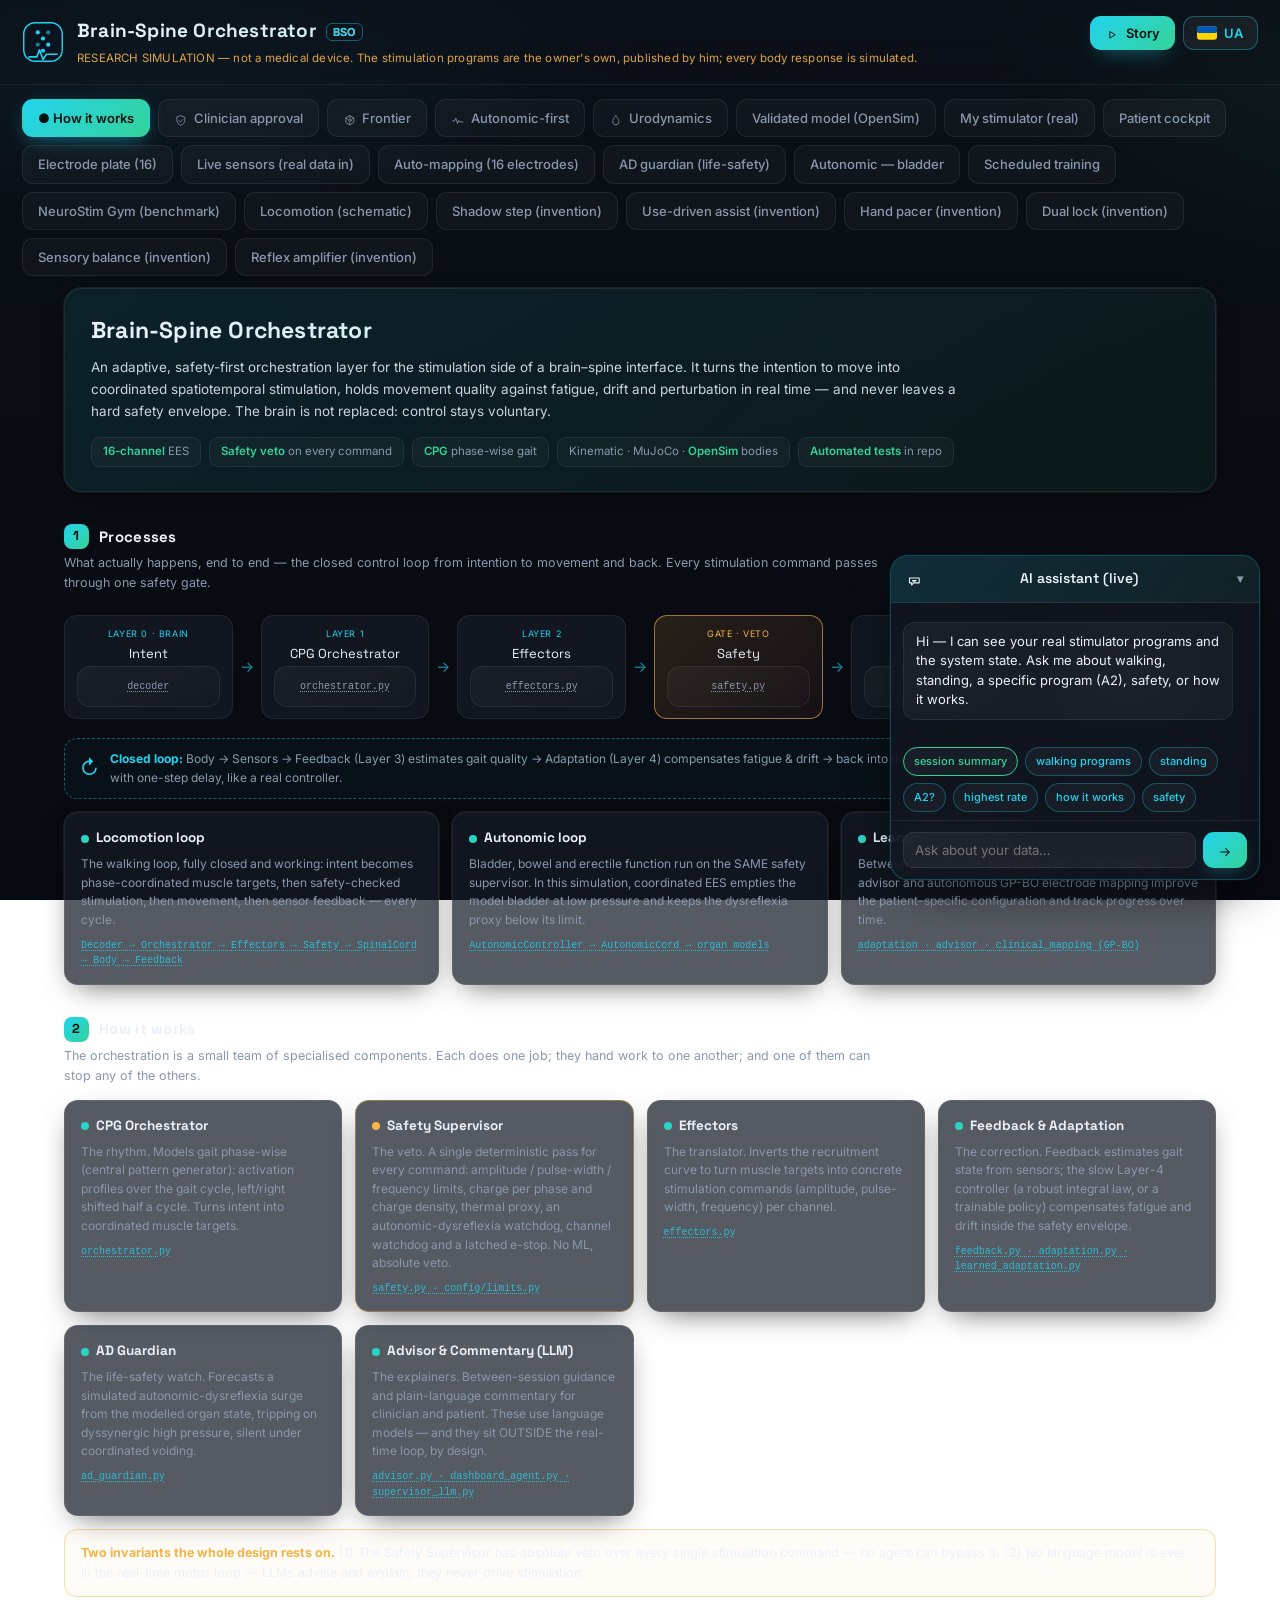
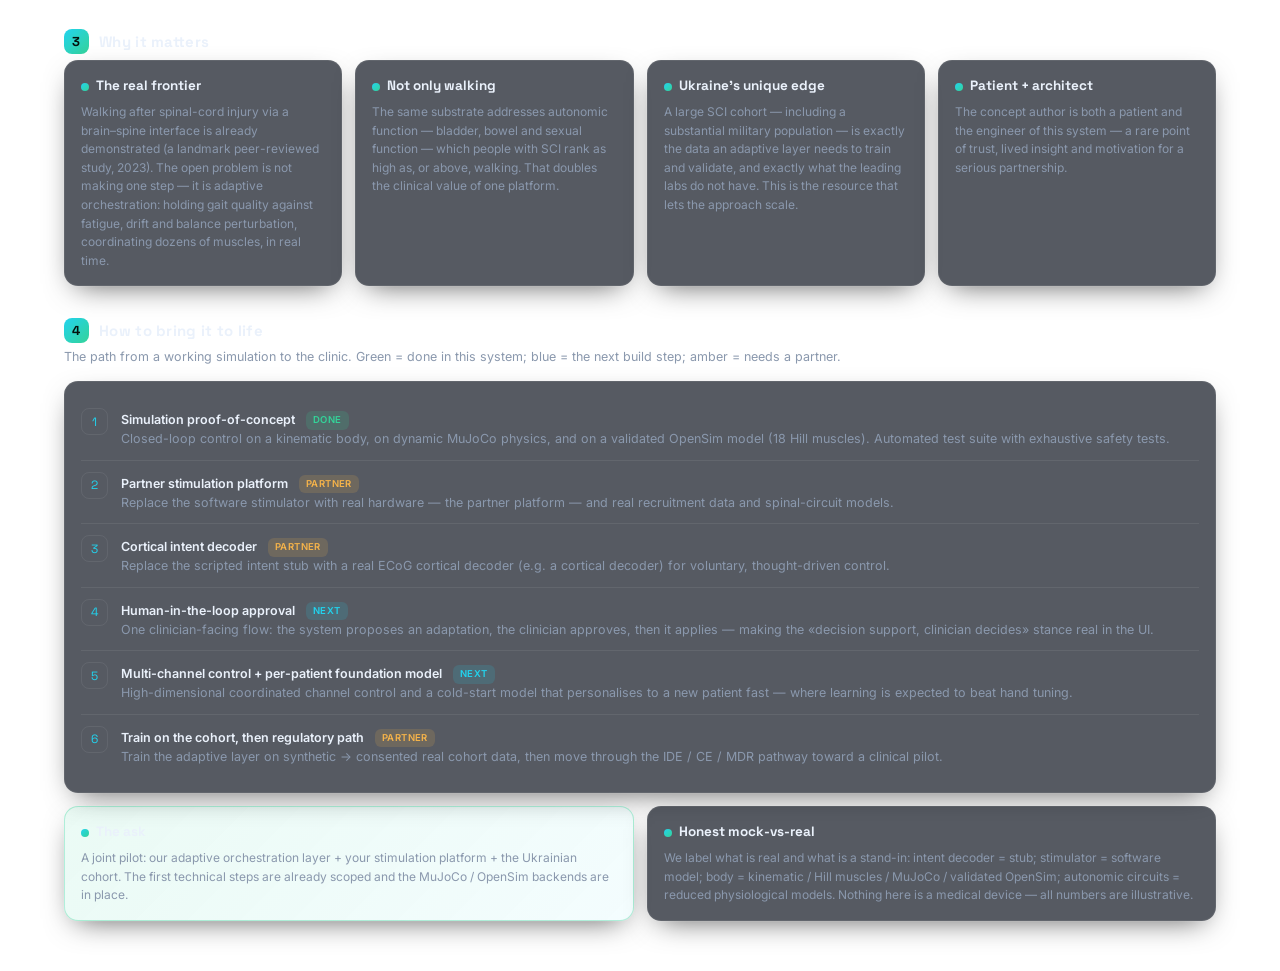
==== commit f1f6a079: "Make public claims and the AD metric truthful Count dysreflexia as episodes with duration, convergin" ====
--- a/web/index.html
+++ b/web/index.html
@@ -191,7 +191,7 @@
       <h1>Brain-Spine Orchestrator <span style="font-family:Inter;font-weight:600;font-size:11px;
         color:var(--acc2);border:1px solid rgba(34,211,238,.4);border-radius:6px;padding:1px 6px;
         -webkit-text-fill-color:var(--acc2);vertical-align:middle;margin-left:4px">BSO</span></h1>
-      <div class="banner">RESEARCH SIMULATION — ILLUSTRATIVE values, not a medical device, no patient data.</div>
+      <div class="banner">RESEARCH SIMULATION — not a medical device. The stimulation programs are the owner's own, published by him; every body response is simulated.</div>
     </div>
   </div>
   <div style="display:flex;gap:8px">
@@ -290,7 +290,7 @@
       <span class="fl-badge" data-en="<b>Safety veto</b> on every command" data-ua="<b>Вето безпеки</b> на кожну команду"><b>Safety veto</b> on every command</span>
       <span class="fl-badge" data-en="<b>CPG</b> phase-wise gait" data-ua="<b>CPG</b> — фазова хода"><b>CPG</b> phase-wise gait</span>
       <span class="fl-badge" data-en="Kinematic · MuJoCo · <b>OpenSim</b> bodies" data-ua="Тіла: кінематика · MuJoCo · <b>OpenSim</b>">Kinematic · MuJoCo · <b>OpenSim</b> bodies</span>
-      <span class="fl-badge" data-en="<b>84 tests</b> green" data-ua="<b>84 тести</b> зелені"><b>84 tests</b> green</span>
+      <span class="fl-badge" data-en="<b>Automated tests</b> in repo" data-ua="<b>Автотести</b> в репозиторії"><b>Automated tests</b> in repo</span>
     </div>
   </div>
 
@@ -320,7 +320,7 @@
       <p data-en="The walking loop, fully closed and working: intent becomes phase-coordinated muscle targets, then safety-checked stimulation, then movement, then sensor feedback — every cycle." data-ua="Контур ходи — повністю замкнутий і робочий: намір стає фазово-скоординованими цілями мʼязів, далі — перевірена безпекою стимуляція, далі рух, далі сенсорний зворотний звʼязок — щоцикл.">The walking loop, fully closed and working: intent becomes phase-coordinated muscle targets, then safety-checked stimulation, then movement, then sensor feedback — every cycle.</p>
       <span class="mod">Decoder → Orchestrator → Effectors → Safety → SpinalCord → Body → Feedback</span></div>
     <div class="fl-card"><h3><span class="d"></span><span data-en="Autonomic loop" data-ua="Автономний контур">Autonomic loop</span></h3>
-      <p data-en="Bladder, bowel and erectile function run on the SAME safety supervisor. Coordinated EES restores low-pressure, complete bladder emptying and prevents autonomic dysreflexia — outcomes patients rank as high as walking." data-ua="Сечовий міхур, кишківник і еректильна функція працюють на ТОМУ Ж safety-супервізорі. Скоординована EES відновлює спорожнення міхура за низького тиску й запобігає автономній дисрефлексії — результати, які пацієнти цінують не нижче за ходьбу.">Bladder, bowel and erectile function run on the SAME safety supervisor. Coordinated EES restores low-pressure, complete bladder emptying and prevents autonomic dysreflexia — outcomes patients rank as high as walking.</p>
+      <p data-en="Bladder, bowel and erectile function run on the SAME safety supervisor. In this simulation, coordinated EES empties the model bladder at low pressure and keeps the dysreflexia proxy below its limit." data-ua="Сечовий міхур, кишківник і еректильна функція працюють на ТОМУ Ж safety-супервізорі. У цій симуляції скоординована EES спорожнює модель міхура за низького тиску й тримає проксі дисрефлексії нижче межі.">Bladder, bowel and erectile function run on the SAME safety supervisor. In this simulation, coordinated EES empties the model bladder at low pressure and keeps the dysreflexia proxy below its limit.</p>
       <span class="mod">AutonomicController → AutonomicCord → organ models</span></div>
     <div class="fl-card"><h3><span class="d"></span><span data-en="Learning &amp; recovery" data-ua="Навчання й відновлення">Learning &amp; recovery</span></h3>
       <p data-en="Between sessions: the adaptive Layer-4 controller, the advisor and autonomous GP-BO electrode mapping improve the patient-specific configuration and track progress over time." data-ua="Між сесіями: адаптивний контролер Шару 4, радник (advisor) і автономне GP-BO мапування електродів покращують індивідуальну конфігурацію й відстежують прогрес у часі.">Between sessions: the adaptive Layer-4 controller, the advisor and autonomous GP-BO electrode mapping improve the patient-specific configuration and track progress over time.</p>
@@ -349,7 +349,7 @@
       <p data-en="The correction. Feedback estimates gait state from sensors; the slow Layer-4 controller (a robust integral law, or a trainable policy) compensates fatigue and drift inside the safety envelope." data-ua="Корекція. Зворотний зв’язок оцінює стан ходи із сенсорів; повільний контролер Шару 4 (надійний інтегральний закон або научувана політика) компенсує втому й дрейф у межах безпеки.">The correction. Feedback estimates gait state from sensors; the slow Layer-4 controller (a robust integral law, or a trainable policy) compensates fatigue and drift inside the safety envelope.</p>
       <span class="mod">feedback.py · adaptation.py · learned_adaptation.py</span></div>
     <div class="fl-card"><h3><span class="d"></span><span data-en="AD Guardian" data-ua="Вартовий АД">AD Guardian</span></h3>
-      <p data-en="The life-safety watch. Predicts and prevents autonomic dysreflexia — a dangerous blood-pressure surge — driven by real organ state, tripping on dyssynergic high pressure, silent under coordinated voiding." data-ua="Сторож життєвої безпеки. Передбачає й запобігає автономній дисрефлексії — небезпечному стрибку тиску — на основі реального стану органів: спрацьовує на дисинергічному високому тиску, мовчить за скоординованого спорожнення.">The life-safety watch. Predicts and prevents autonomic dysreflexia — a dangerous blood-pressure surge — driven by real organ state, tripping on dyssynergic high pressure, silent under coordinated voiding.</p>
+      <p data-en="The life-safety watch. Forecasts a simulated autonomic-dysreflexia surge from the modelled organ state, tripping on dyssynergic high pressure, silent under coordinated voiding." data-ua="Сторож життєвої безпеки. Прогнозує змодельований стрибок тиску за станом моделі органів: спрацьовує на дисинергічному високому тиску, мовчить за скоординованого спорожнення.">The life-safety watch. Forecasts a simulated autonomic-dysreflexia surge from the modelled organ state, tripping on dyssynergic high pressure, silent under coordinated voiding.</p>
       <span class="mod">ad_guardian.py</span></div>
     <div class="fl-card"><h3><span class="d"></span><span data-en="Advisor &amp; Commentary (LLM)" data-ua="Радник і пояснення (LLM)">Advisor &amp; Commentary (LLM)</span></h3>
       <p data-en="The explainers. Between-session guidance and plain-language commentary for clinician and patient. These use language models — and they sit OUTSIDE the real-time loop, by design." data-ua="Пояснювачі. Поради між сесіями і коментар простою мовою для клініциста й пацієнта. Вони використовують мовні моделі — і стоять ПОЗА контуром реального часу, за задумом.">The explainers. Between-session guidance and plain-language commentary for clinician and patient. These use language models — and they sit OUTSIDE the real-time loop, by design.</p>
@@ -376,7 +376,7 @@
   <p class="sub" data-en="The path from a working simulation to the clinic. Green = done in this system; blue = the next build step; amber = needs a partner."
      data-ua="Шлях від робочої симуляції до клініки. Зелене — вже зроблено в цій системі; синє — наступний крок розробки; бурштинове — потребує партнера.">The path from a working simulation to the clinic. Green = done in this system; blue = the next build step; amber = needs a partner.</p>
   <div class="fl-card">
-    <div class="fl-step"><div class="s">1</div><div class="b"><b data-en="Simulation proof-of-concept" data-ua="Доказ концепції (симуляція)">Simulation proof-of-concept</b> <span class="fl-tag have" data-en="DONE" data-ua="ЗРОБЛЕНО">DONE</span><br><span data-en="Closed-loop control on a kinematic body, on dynamic MuJoCo physics, and on a validated OpenSim model (18 Hill muscles). 84 tests green, 16 exhaustive safety tests." data-ua="Замкнутий контур на кінематичному тілі, на динамічній фізиці MuJoCo і на валідованій моделі OpenSim (18 мʼязів Хілла). 84 тести зелені, 16 вичерпних safety-тестів.">Closed-loop control on a kinematic body, on dynamic MuJoCo physics, and on a validated OpenSim model (18 Hill muscles). 84 tests green, 16 exhaustive safety tests.</span></div></div>
+    <div class="fl-step"><div class="s">1</div><div class="b"><b data-en="Simulation proof-of-concept" data-ua="Доказ концепції (симуляція)">Simulation proof-of-concept</b> <span class="fl-tag have" data-en="DONE" data-ua="ЗРОБЛЕНО">DONE</span><br><span data-en="Closed-loop control on a kinematic body, on dynamic MuJoCo physics, and on a validated OpenSim model (18 Hill muscles). Automated test suite with exhaustive safety tests." data-ua="Замкнутий контур на кінематичному тілі, на динамічній фізиці MuJoCo і на валідованій моделі OpenSim (18 мʼязів Хілла). Автоматичні тести, зокрема вичерпні safety-тести.">Closed-loop control on a kinematic body, on dynamic MuJoCo physics, and on a validated OpenSim model (18 Hill muscles). Automated test suite with exhaustive safety tests.</span></div></div>
     <div class="fl-step"><div class="s">2</div><div class="b"><b data-en="Partner stimulation platform" data-ua="Стимуляційна платформа партнера">Partner stimulation platform</b> <span class="fl-tag need" data-en="PARTNER" data-ua="ПАРТНЕР">PARTNER</span><br><span data-en="Replace the software stimulator with real hardware — the partner platform — and real recruitment data and spinal-circuit models." data-ua="Замінити програмний стимулятор реальним залізом — платформою партнера — і реальними даними рекрутингу та моделями спінальних контурів.">Replace the software stimulator with real hardware — the partner platform — and real recruitment data and spinal-circuit models.</span></div></div>
     <div class="fl-step"><div class="s">3</div><div class="b"><b data-en="Cortical intent decoder" data-ua="Кортикальний декодер наміру">Cortical intent decoder</b> <span class="fl-tag need" data-en="PARTNER" data-ua="ПАРТНЕР">PARTNER</span><br><span data-en="Replace the scripted intent stub with a real ECoG cortical decoder (e.g. a cortical decoder) for voluntary, thought-driven control." data-ua="Замінити скриптовану заглушку наміру реальним кортикальним ECoG-декодером (напр. кортикальний декодер) для волевого, керованого думкою контролю.">Replace the scripted intent stub with a real ECoG cortical decoder (e.g. a cortical decoder) for voluntary, thought-driven control.</span></div></div>
     <div class="fl-step"><div class="s">4</div><div class="b"><b data-en="Human-in-the-loop approval" data-ua="Підтвердження людиною (лікарем)">Human-in-the-loop approval</b> <span class="fl-tag next" data-en="NEXT" data-ua="ДАЛІ">NEXT</span><br><span data-en="One clinician-facing flow: the system proposes an adaptation, the clinician approves, then it applies — making the «decision support, clinician decides» stance real in the UI." data-ua="Один клініцистський потік: система пропонує адаптацію, клініцист підтверджує, тоді вона застосовується — щоб позиція «підтримка рішень, вирішує клініцист» стала реальною в інтерфейсі.">One clinician-facing flow: the system proposes an adaptation, the clinician approves, then it applies — making the «decision support, clinician decides» stance real in the UI.</span></div></div>
@@ -768,8 +768,8 @@
 <div class="wrap hide" id="guard">
   <div class="panel">
     <p style="color:var(--mut)"
-       data-en="UNIQUE (life-safety): <b>autonomic dysreflexia</b> — a sudden, deadly BP surge. The clinic treats it reactively. Our guardian <b>predicts</b> the attack by trend and <b>prevents</b> it early, 24/7."
-       data-ua="УНІКАЛЬНЕ (життя-безпека): <b>автономна дисрефлексія</b> — раптовий смертельний стрибок тиску. У клініці її лікують реактивно. Наш вартовий <b>прогнозує</b> напад і <b>запобігає</b> завчасно, 24/7.">UNIQUE (life-safety): <b>autonomic dysreflexia</b> — a sudden, deadly BP surge. The clinic treats it reactively. Our guardian <b>predicts</b> the attack by trend and <b>prevents</b> it early, 24/7.</p>
+       data-en="Simulation: <b>autonomic dysreflexia</b> is a sudden, dangerous BP surge. This model guardian <b>forecasts</b> the rise from the pressure trend and <b>starts an early void</b> in the model."
+       data-ua="Симуляція: <b>автономна дисрефлексія</b> — раптовий небезпечний стрибок тиску. Модельний вартовий <b>прогнозує</b> його за трендом і <b>запускає раннє спорожнення</b> в моделі.">Simulation: <b>autonomic dysreflexia</b> is a sudden, dangerous BP surge. This model guardian <b>forecasts</b> the rise from the pressure trend and <b>starts an early void</b> in the model.</p>
     <button id="runGuard">Run AD guardian</button>
     <div id="guardStatus" class="legend"></div>
     <div class="metrics" id="guardMetrics"></div>
@@ -839,8 +839,8 @@
 <div class="wrap hide" id="programs">
   <div class="panel">
     <p style="color:var(--mut)"
-       data-en="<b>Your real stimulator programs</b> (the partner stimulator, tuned by the clinical partner). Columns: ↔ pulse width (µs), rate (Hz), amplitude (mA/V). <span style='color:#d29922'>confirm units with the clinical partner.</span>"
-       data-ua="<b>Реальні програми твого стимулятора</b> (the partner stimulator, the clinical partner). Колонки: ↔ тривалість імпульсу (µs), частота (Hz), амплітуда (mA/V). <span style='color:#d29922'>одиниці підтвердити у the clinical partner.</span>"><b>Your real stimulator programs</b> (the partner stimulator, tuned by the clinical partner). Columns: ↔ pulse width (µs), rate (Hz), amplitude (mA/V). <span style="color:#d29922">confirm units with the clinical partner.</span></p>
+       data-en="<b>Your real stimulator programs</b>, published by you. Auto-map uses a synthetic response model. Columns: ↔ pulse width (µs), rate (Hz), amplitude (mA/V). <span style='color:#d29922'>confirm units with the clinical partner.</span>"
+       data-ua="<b>Реальні програми твого стимулятора</b>, опубліковані тобою. Авто-мапінг працює на синтетичній моделі реакції. Колонки: ↔ тривалість імпульсу (µs), частота (Hz), амплітуда (mA/V). <span style='color:#d29922'>одиниці підтвердити у the clinical partner.</span>"><b>Your real stimulator programs</b>, published by you. Auto-map uses a synthetic response model. Columns: ↔ pulse width (µs), rate (Hz), amplitude (mA/V). <span style="color:#d29922">confirm units with the clinical partner.</span></p>
     <button id="runProg">Load my programs</button>
     <button id="runProgMap" style="background:#2b6cb0;color:#fff">Auto-map my programs (GP-BO)</button>
     <div class="metrics" id="progMetrics"></div>
@@ -1203,7 +1203,7 @@
     tw.total_insilico_probes+(L?' проб':' probes'),
     L?('Перед-налаштування програм in-silico ДО клініки — '+tw.programs.length+' цілей, лікар доточнює'):('In-silico pre-optimisation BEFORE the clinic — '+tw.programs.length+' goals, clinician refines'),'neurostim_gym.py');
   if(gu&&gu.none&&gu.predictive) h+=card(ico('autonomic')+' '+(L?'Автономіка-перший':'Autonomic-first'),(L?'АКТИВНО':'LIVE'),'live',
-    (gu.none.metrics.ad_events)+' → '+(gu.predictive.metrics.ad_events),
+    (gu.none.metrics.ad_episodes)+' → '+(gu.predictive.metrics.ad_episodes),
     L?('Предиктивний вартовий автономної дисрефлексії (загроза життю): епізоди без керування → з керуванням. Нарівні з ходьбою'):('Predictive autonomic-dysreflexia guardian (life-threatening): episodes without → with control. On par with walking'),'ad_guardian.py · autonomic.py');
   if(tl) h+=card(ico('telemetry')+' '+(L?'Адаптер телеметрії':'Telemetry adapter'),(L?'ГОТОВО':'READY'),'ready',
     L?'тільки читання':'read-only',
@@ -1450,7 +1450,7 @@
     metricCards($('#autoMetrics'), [
       {k:'peak pressure (cmH₂O)', v:d.metrics.peak_pressure},
       {k:'residual (mL)', v:d.metrics.residual_ml},
-      {k:'autonomic dysreflexia events', v:d.metrics.ad_events} ]);
+      {k:'autonomic dysreflexia episodes', v:d.metrics.ad_events} ]);
     agentTabComment('auto', d.metrics);
   } finally { b.disabled=false; b.textContent=tr('Run bladder simulation'); }
 };
@@ -1840,11 +1840,11 @@
   x.fillStyle=cols.reactive; x.fillText('● '+(ua?'реактивно':'reactive'),px0+150,MT-20);
   x.fillStyle=cols.predictive; x.fillText('● '+(ua?'предиктивний вартовий':'predictive guardian'),px0+270,MT-20);
   metricCards($('#guardMetrics'),[
-    {k:'AD events — none', v:d.none.metrics.ad_events},
-    {k:'AD events — reactive', v:d.reactive.metrics.ad_events},
-    {k:'AD events — predictive', v:d.predictive.metrics.ad_events},
+    {k:'AD episodes — none', v:d.none.metrics.ad_episodes},
+    {k:'AD episodes — reactive', v:d.reactive.metrics.ad_episodes},
+    {k:'AD episodes — predictive', v:d.predictive.metrics.ad_episodes},
     {k:'peak BP rise (predictive)', v:d.predictive.metrics.peak_bp_rise+' mmHg'} ]);
-  $('#guardStatus').textContent='predictive guardian prevents the AD surge (0 events) that reactive care misses';
+  $('#guardStatus').textContent='simulation: episodes above the BP-proxy limit under each policy';
   agentTabComment('guard', {});
 };
 
@@ -2512,8 +2512,8 @@
    en:'<b>Validated model.</b> Not a cartoon — a validated OpenSim musculoskeletal model (18 Hill muscles, real bone). The legs move by muscle forces.',
    ua:'<b>Валідована модель.</b> Не мультик — валідована OpenSim-модель (18 м’язів Хілла, реальна кістка). Ноги рухають сили м’язів.'},
   {tab:'programs', run:()=>$('#runProg').click(),
-   en:'<b>Your real programs.</b> 20 programs from your stimulator (banks A/B/C). Clinician tunes them by hand in ~hours; the agent narrows it to ~minutes.',
-   ua:'<b>Твої реальні програми.</b> 20 програм твого стимулятора (групи A/B/C). Лікар підбирає годинами; агент звужує до хвилин.'},
+   en:'<b>Your real programs.</b> 20 programs from your stimulator (banks A/B/C). Auto-mapping here runs on a synthetic response model, not on your physiology.',
+   ua:'<b>Твої реальні програми.</b> 20 програм твого стимулятора (групи A/B/C). Авто-мапінг тут працює на синтетичній моделі реакції, а не на твоїй фізіології.'},
   {tab:'plate', run:()=>{ loadPlate().then(()=>{ $('#runPlan').click(); setTimeout(()=>$('#view3d').click(),200); }); },
    en:'<b>Electrode plate in 3D.</b> Your the 5-6-5 paddle array in the spine. Pick a goal — the right contacts light up and send a pulse to the legs.',
    ua:'<b>Пластина в 3D.</b> Твій паддл the 5-6-5 paddle array у хребті. Обери ціль — потрібні контакти спалахують і шлють імпульс до ніг.'},
@@ -2521,8 +2521,8 @@
    en:'<b>Autonomous mapping.</b> The agent recovers the contact→muscle map by itself (GP-BO), in tens of probes instead of hundreds.',
    ua:'<b>Автономний мапінг.</b> Агент сам відновлює мапу контакт→м’яз (GP-BO) за десятки проб замість сотень.'},
   {tab:'guard', run:()=>$('#runGuard').click(),
-   en:'<b>Predictive safety.</b> The autonomic-dysreflexia guardian prevents the deadly BP surge: 0 episodes vs 377 uncontrolled. Life-safety, 24/7.',
-   ua:'<b>Предиктивна безпека.</b> Вартовий дисрефлексії запобігає смертельному стрибку тиску: 0 епізодів проти 377. Життя-безпека, 24/7.'},
+   en:'<b>Predictive safety.</b> Simulation: the guardian forecasts the BP-proxy rise and starts an early void in the model.',
+   ua:'<b>Предиктивна безпека.</b> Симуляція: вартовий прогнозує підйом проксі тиску й запускає раннє спорожнення в моделі.'},
   {tab:'autotrain', run:()=>$('#runAutotrain').click(),
    en:'<b>Scheduled training.</b> The stimulator trains the bladder every ~4 h: over 8 weeks residual falls and dysreflexia risk drops. Same idea for bowel & erectile.',
    ua:'<b>Планове тренування.</b> Стимулятор тренує міхур кожні ~4 год: за 8 тижнів залишок падає, ризик дисрефлексії знижується. Так само кишківник і ерекція.'},
@@ -2875,7 +2875,7 @@
     'safety veto on every command':'src/bso/safety.py',
     'cpg phase-wise gait':'src/bso/orchestrator.py',
     'kinematic · mujoco · opensim bodies':'src/bso/biomech/kinematic.py,src/bso/biomech/mujoco_model.py,src/bso/biomech/opensim_model.py',
-    '84 tests green':'tests/test_safety.py',
+    'Automated tests in repo':'tests/test_safety.py',
     'the real frontier':'CLAUDE.md','not only walking':'src/bso/autonomic.py',
     "ukraine's unique edge":'CLAUDE.md','patient + architect':'README.md',
     'the ask':'CLAUDE.md','honest mock-vs-real':'src/bso/api_schema.py',
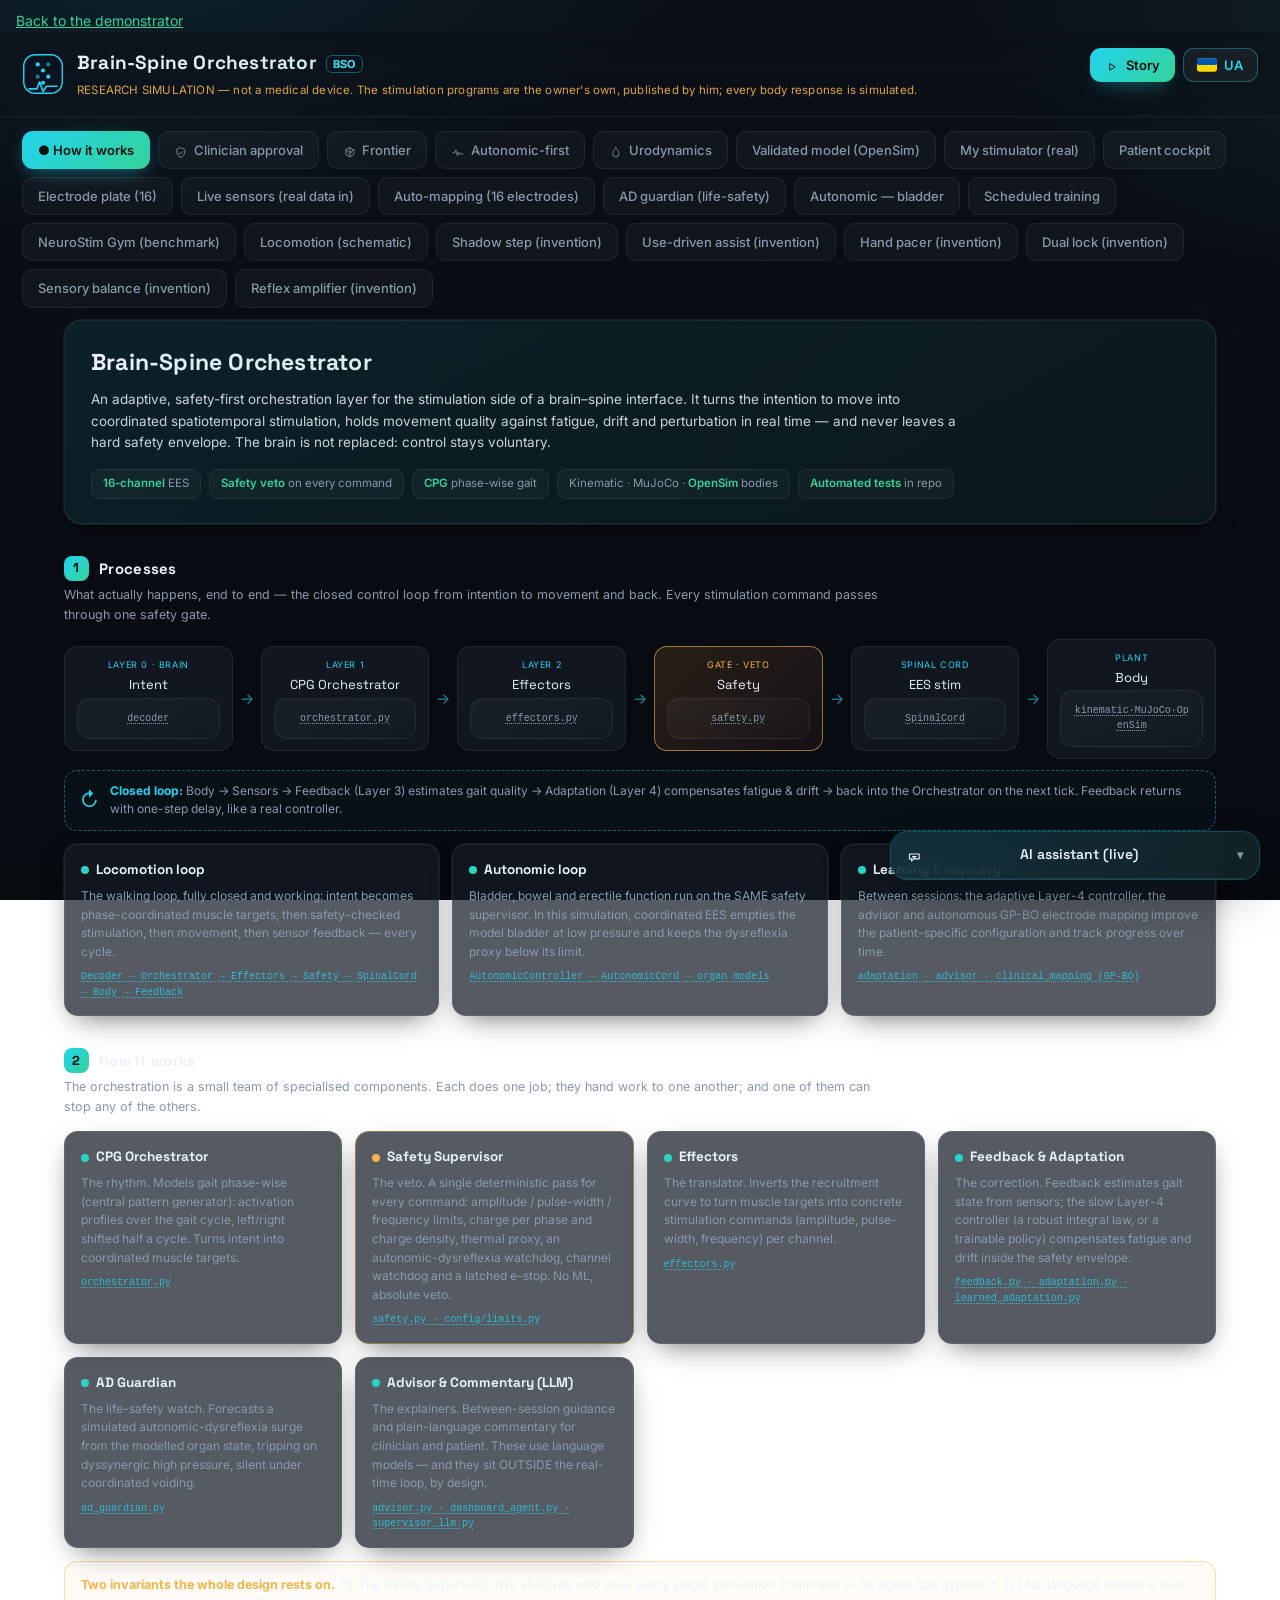
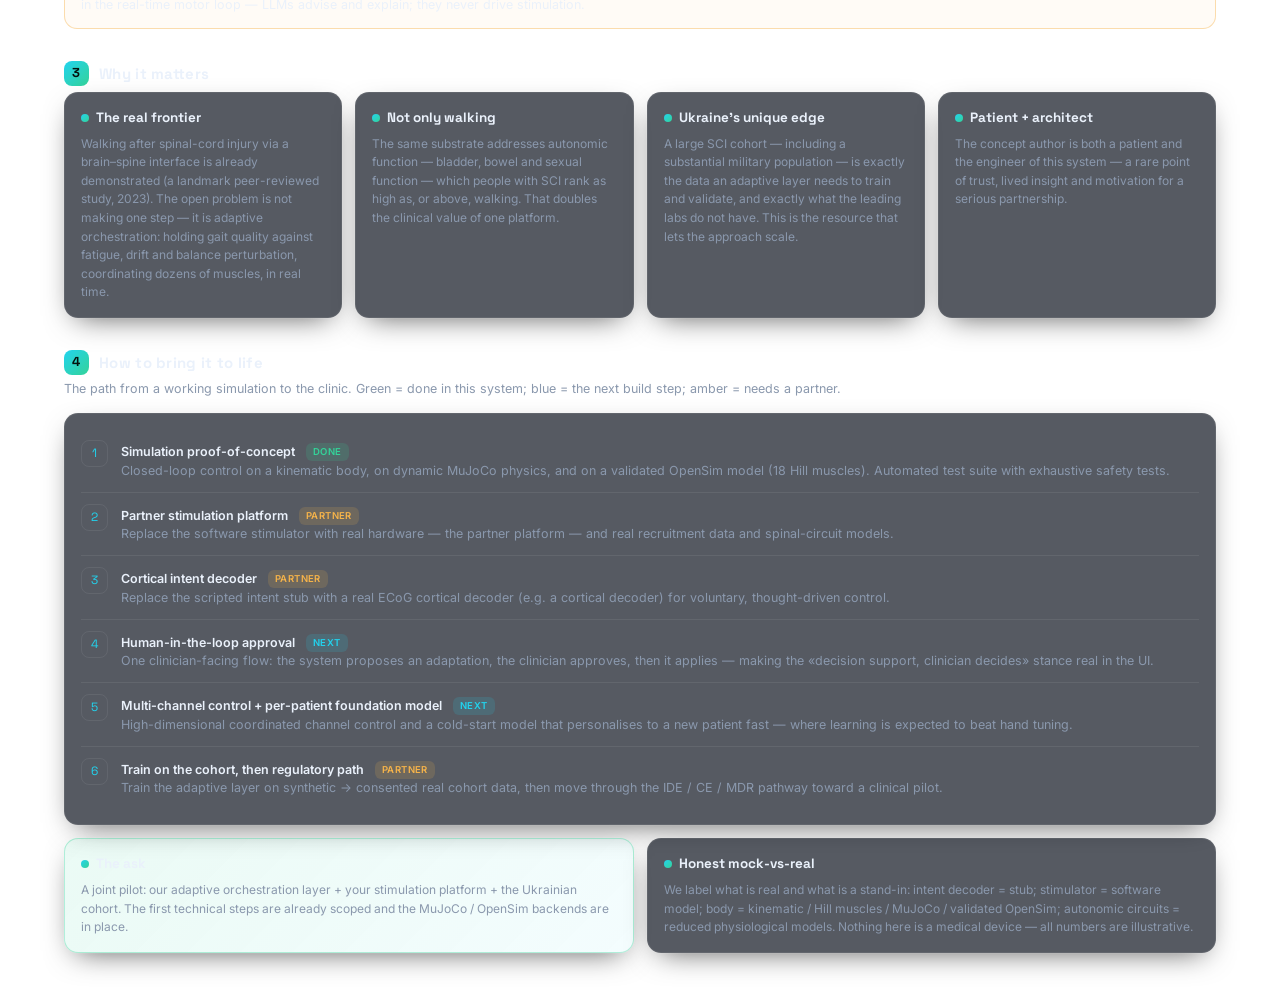
==== commit 8901c929: "Add four-screen demonstrator, simulated patient link and honest OpenSim gait New /app screens: Overv" ====
--- a/web/index.html
+++ b/web/index.html
@@ -169,6 +169,7 @@
 </style>
 </head>
 <body>
+<a href="/" style="display:inline-block;margin:10px 0 0 16px;color:var(--acc);font-size:14px" data-en="Back to the demonstrator" data-ua="Назад до демонстратора">Back to the demonstrator</a>
 <header style="display:flex;justify-content:space-between;align-items:flex-start">
   <div style="display:flex;gap:13px;align-items:center">
     <svg width="42" height="42" viewBox="0 0 48 48" fill="none" aria-label="BSO logo">
@@ -564,9 +565,9 @@
     <p style="color:var(--mut);font-size:11px;margin-top:10px"
        data-en="Two twins: an instant body (no delay → nothing to anticipate) and a Hill-muscle body whose own activation dynamics create a physiological delay — the one the shadow step is built to beat. All numbers ILLUSTRATIVE. Code: src/bso/feedback.py · scenarios/predictive_step.py."
        data-ua="Два двійники: миттєве тіло (нема затримки → нема чого випереджати) і Hill-мʼязове тіло, чия власна активаційна динаміка створює фізіологічну затримку — саме її обходить тіньовий крок. Усі числа ІЛЮСТРАТИВНІ.">Two twins: instant vs Hill-muscle. ILLUSTRATIVE.</p>
-    <div style="margin-top:8px;padding:8px 11px;border:1px solid rgba(52,211,153,.35);background:rgba(52,211,153,.06);border-radius:9px;font-size:11.5px;color:var(--mut)"
-         data-en="Validated on the OpenSim model (18 Hill muscles, real bone): the same shadow-step activations lift the foot higher on real anatomy too — mean toe clearance 4.56 → 4.82 cm. The mechanism holds beyond the simplified twin."
-         data-ua="Перевірено на моделі OpenSim (18 мʼязів Хілла, справжня кістка): ті самі активації тіньового кроку піднімають стопу вище й на реальній анатомії — середній кліренс носка 4.56 → 4.82 см. Механізм тримається не лише на спрощеному двійнику.">Validated on the OpenSim model.</div>
+    <div style="margin-top:8px;padding:8px 11px;border:1px solid rgba(201,120,10,.45);background:rgba(201,120,10,.08);border-radius:9px;font-size:11.5px;color:var(--mut)"
+         data-en="Not confirmed on the OpenSim model (18 Hill muscles, joint stops, no ground contact): the shadow step showed no clearance gain there. Mean toe height of the raised foot was 12.69 cm reactive and 11.83 cm shadow step. The gain appears only on the simplified twin. ILLUSTRATIVE."
+         data-ua="На моделі OpenSim (18 мʼязів Хілла, обмеження суглобів, без контакту з опорою) не підтверджено: тіньовий крок не дав приросту кліренсу. Середня висота носка піднятої стопи: 12.69 см реактивний, 11.83 см тіньовий крок. Приріст видно лише на спрощеному двійнику. ІЛЮСТРАТИВНО.">Not confirmed on the OpenSim model.</div>
     <div style="margin-top:6px;font-size:11px;color:var(--mut)"><span data-en="Source:" data-ua="Джерело:">Source:</span>
       <span class="srclink" data-src="src/bso/feedback.py">feedback.py</span> ·
       <span class="srclink" data-src="src/bso/runtime.py">runtime.py</span> ·
@@ -977,7 +978,7 @@
 </div>
 
 <!-- AI ASSISTANT DOCK (always available) -->
-<div id="asst">
+<div id="asst" class="collapsed">
   <div id="asstHead"><span class="ic" data-ic="assistant"></span> AI assistant (live) <span style="color:var(--mut);font-size:12px">▾</span></div>
   <div id="asstBody">
     <div id="asstMsgs"></div>
@@ -2578,7 +2579,10 @@
   } else if(location.hash==='#spine3d'){
     document.querySelector('.tab[data-tab=plate]').click();
     loadPlate().then(()=>{ $('#runPlan').click(); setTimeout(()=>$('#view3d').click(),200); });
-  } else { $('#runOsimMesh').click(); }  // default: REAL skeleton mesh, never the cylinder sticks
+  } else {
+    const legacy=location.hash.length>1 && document.querySelector('.tab[data-tab="'+CSS.escape(location.hash.slice(1))+'"]');
+    if(legacy) legacy.click(); else $('#runOsimMesh').click();  // default: REAL skeleton mesh, never the cylinder sticks
+  }
 });
 // auto-load the program map the first time its tab is opened
 document.querySelector('.tab[data-tab=programs]').addEventListener('click', ()=>{
